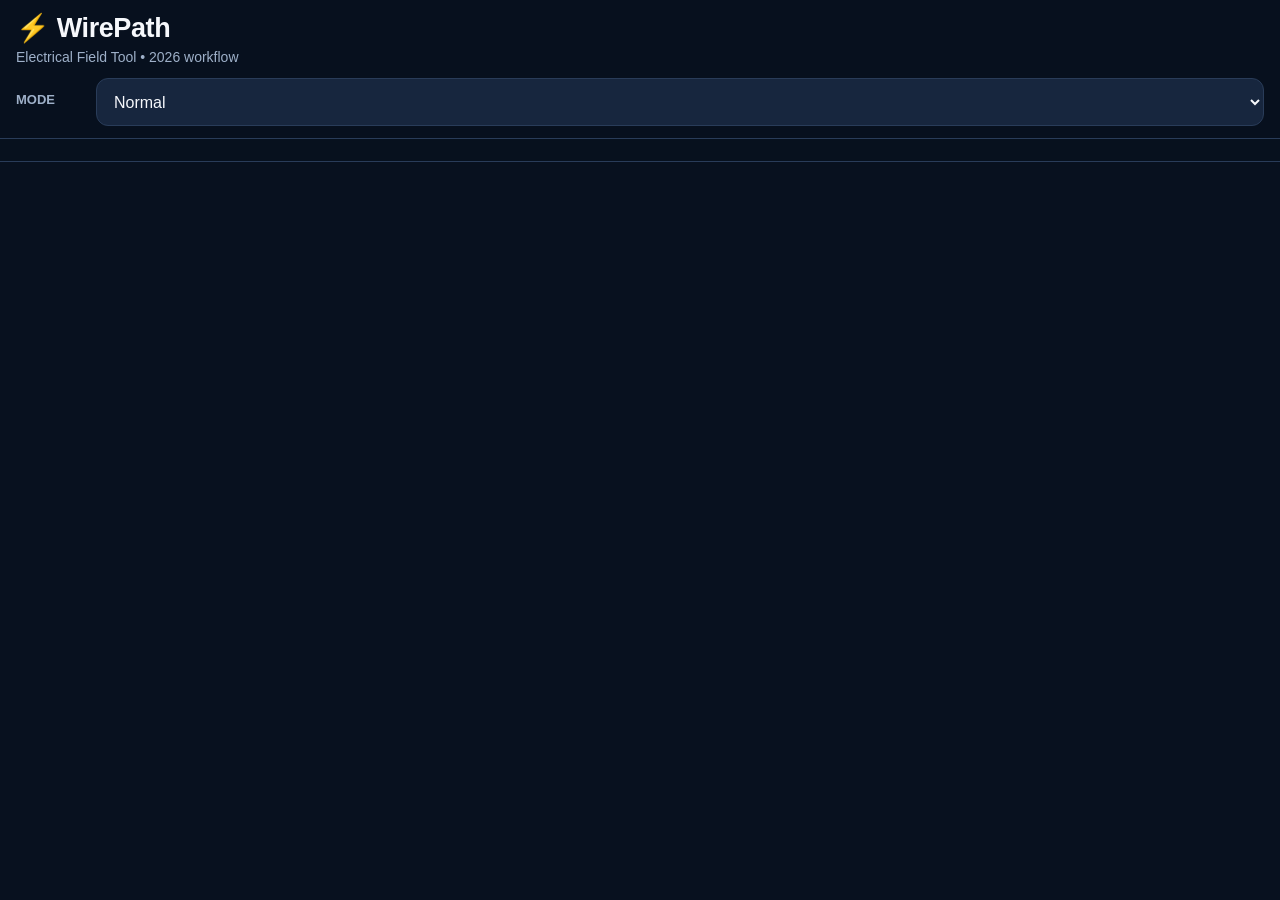
==== index.html @ d935f5e4 "Add files via upload" ====
<!doctype html>
<html lang="en">
<head>
<meta charset="utf-8">
<meta name="viewport" content="width=device-width,initial-scale=1,viewport-fit=cover">
<meta name="theme-color" content="#0b1220">
<meta name="apple-mobile-web-app-capable" content="yes">
<meta name="apple-mobile-web-app-status-bar-style" content="black-translucent">
<meta name="apple-mobile-web-app-title" content="WirePath">
<link rel="manifest" href="manifest.webmanifest">
<title>WirePath • Electrical Field Tool</title>
<style>
:root{--bg:#08111f;--card:#101d31;--card2:#17263e;--text:#f6f8fc;--muted:#9eb0c9;--accent:#4da3ff;--good:#39d98a;--bad:#ff6b6b;--warn:#ffd166;--line:#293c59;--shadow:0 8px 24px rgba(0,0,0,.18)}
*{box-sizing:border-box}
html{scroll-behavior:smooth}
body{margin:0;background:var(--bg);color:var(--text);font-family:-apple-system,BlinkMacSystemFont,"Segoe UI",sans-serif;padding-bottom:40px}
header{position:sticky;top:0;z-index:10;background:rgba(8,17,31,.96);backdrop-filter:blur(16px);padding:calc(12px + env(safe-area-inset-top)) 16px 12px;border-bottom:1px solid var(--line)}
h1{font-size:27px;margin:0 0 5px;letter-spacing:-.4px}.sub{color:var(--muted);font-size:14px}
.mode{display:grid;grid-template-columns:70px 1fr;gap:10px;align-items:center;margin-top:13px}.mode label{font-size:13px;color:var(--muted);font-weight:700}
nav{display:flex;gap:8px;overflow-x:auto;padding:11px 12px;position:sticky;top:112px;z-index:9;background:rgba(8,17,31,.96);border-bottom:1px solid var(--line);-webkit-overflow-scrolling:touch}
nav::-webkit-scrollbar{display:none}
nav button{white-space:nowrap;border:1px solid var(--line);background:var(--card);color:var(--text);padding:10px 14px;border-radius:22px;font-size:14px}
nav button.active{background:var(--accent);color:#00152c;border-color:var(--accent);font-weight:800}
main{padding:12px}
.card{background:var(--card);border:1px solid var(--line);border-radius:18px;padding:17px;margin-bottom:13px;box-shadow:var(--shadow)}
.titleRow{display:flex;justify-content:space-between;gap:10px;align-items:flex-start}
h2{font-size:22px;margin:0 0 5px;letter-spacing:-.2px}.desc{color:var(--muted);font-size:13px;line-height:1.4;margin:0 0 15px}
.badge{font-size:11px;color:var(--muted);border:1px solid var(--line);border-radius:999px;padding:6px 9px;white-space:nowrap}
.grid{display:grid;grid-template-columns:1fr 1fr;gap:12px}
.field{min-width:0}.field.full{grid-column:1/-1}
label{font-size:12px;color:var(--muted);display:block;margin:0 0 6px;font-weight:650}
.control{position:relative}
input,select{width:100%;min-height:48px;padding:12px 13px;border-radius:12px;border:1px solid var(--line);background:var(--card2);color:var(--text);font-size:16px;outline:none}
input:focus,select:focus{border-color:var(--accent);box-shadow:0 0 0 2px rgba(77,163,255,.14)}
input[type=number]{appearance:textfield}
.help{font-size:11px;color:var(--muted);margin-top:5px;line-height:1.3}
.actions{display:grid;grid-template-columns:1fr 110px;gap:9px;margin-top:13px}
button.primary,button.secondary{min-height:49px;border-radius:12px;font-size:16px;font-weight:800}
button.primary{border:0;background:var(--accent);color:#00152c}
button.secondary{border:1px solid var(--line);background:var(--card2);color:var(--text)}
.resultHeader{display:flex;justify-content:space-between;align-items:center;gap:10px}
.resultHeader h2{margin:0}
.result{display:flex;justify-content:space-between;gap:16px;padding:12px 0;border-bottom:1px solid var(--line);font-size:15px}
.result:last-child{border-bottom:0}.result .value{font-weight:850;text-align:right}
.pass{color:var(--good)}.fail{color:var(--bad)}.warn{color:var(--warn)}
.note{font-size:11.5px;color:var(--muted);line-height:1.5;margin:13px 0 0}
.learn{display:none}.learn.show{display:block}
.step{padding:12px 0;border-bottom:1px solid var(--line)}.step:last-child{border-bottom:0}
.step b{display:block;color:var(--text);margin-bottom:5px}.step p{margin:0;color:var(--muted);line-height:1.45;font-size:13px}
.ref{margin-top:12px;padding:10px 12px;background:rgba(77,163,255,.07);border:1px solid var(--line);border-radius:10px;font-size:11.5px;color:var(--muted);line-height:1.4}
.toast{position:fixed;left:14px;right:14px;bottom:18px;z-index:30;background:#17263e;border:1px solid var(--line);padding:12px 14px;border-radius:12px;box-shadow:var(--shadow);display:none;font-size:13px}
.toast.show{display:block}
@media(min-width:700px){main{max-width:860px;margin:auto}.grid{grid-template-columns:repeat(3,1fr)}}
@media(max-width:430px){.grid{grid-template-columns:1fr}.field.full{grid-column:auto}.actions{grid-template-columns:1fr 96px}}
</style>
</head>
<body>
<header>
  <h1>⚡ WirePath</h1>
  <div class="sub">Electrical Field Tool • 2026 workflow</div>
  <div class="mode">
    <label for="mode">MODE</label>
    <select id="mode"><option>Normal</option><option>Learn</option></select>
  </div>
</header>
<nav id="nav"></nav>
<main id="app"></main>
<div id="toast" class="toast"></div>

<script>
const AWG=["14 AWG","12 AWG","10 AWG","8 AWG","6 AWG","4 AWG","3 AWG","2 AWG","1 AWG","1/0 AWG","2/0 AWG","3/0 AWG","4/0 AWG"];
const SIZES=["1/2","3/4","1","1-1/4","1-1/2","2","2-1/2","3","3-1/2","4"];

const data={
 raceway:{title:"Raceway Fill",desc:"Check conductor fill in a selected raceway and trade size.",ref:"Planning workflow: verify the applicable raceway fill rule, conductor dimensions/insulation type, and adopted NEC/AHJ requirements.",calc:"raceway",
  fields:[
   ["type","Raceway","select",["EMT","RMC/IMC","PVC Sch 40","PVC Sch 80"],"Choose raceway type"],
   ["size","Trade size","select",SIZES,"Trade size in inches"],
   ["awg","Conductor","select",AWG,"Conductor size"],
   ["count","Conductors","number",3,"Count of conductors",1]
  ]},
 auto:{title:"Auto Raceway",desc:"Find the smallest listed raceway that meets the selected target fill.",ref:"Planning workflow: final raceway selection must use the actual raceway internal area and conductor dimensions required by the adopted NEC and manufacturer data.",calc:"auto",
  fields:[
   ["type","Raceway","select",["EMT","RMC/IMC","PVC Sch 40","PVC Sch 80"],"Choose raceway type"],
   ["awg","Conductor","select",AWG,"Conductor size"],
   ["count","Conductors","number",3,"Count of conductors",1],
   ["target","Target fill %","number",40,"Typical planning target; verify applicable rule",1]
  ]},
 amp:{title:"Ampacity",desc:"Estimate adjusted conductor ampacity from conductor, material, CCC, and ambient temperature.",ref:"Planning workflow: verify the applicable ampacity table, temperature limitations, adjustment/correction rules, conductor insulation rating, terminations, and OCPD rules before final sizing.",calc:"amp",
  fields:[
   ["awg","Conductor","select",AWG,"Conductor size"],
   ["mat","Material","select",["Copper","Aluminum"],"Conductor material"],
   ["ccc","Current-carrying conductors","number",3,"CCC in the raceway/cable",1],
   ["amb","Ambient °C","number",30,"Ambient temperature",0],
   ["ocpd","OCPD A","number",20,"Breaker/fuse rating",1]
  ]},
 vd:{title:"Voltage Drop",desc:"Calculate voltage drop using automatic conductor resistance values.",ref:"Planning values use stored resistance data at 75°C. Final AC voltage-drop design can require impedance/reactance, conductor temperature, installation method, and equipment data.",calc:"vd",
  fields:[
   ["phase","Phase","select",["Single","Three"],"Circuit phase"],
   ["mat","Material","select",["Copper","Aluminum"],"Conductor material"],
   ["awg","Conductor","select",AWG,"Conductor size"],
   ["v","Voltage","number",120,"System voltage",0],
   ["i","Load current A","number",20,"Load current",0],
   ["len","One-way length ft","number",100,"One-way circuit length",1]
  ]},
 egc:{title:"EGC",desc:"Select a planning equipment grounding conductor size from the circuit OCPD.",ref:"Planning reference: NEC 250.122. Verify adjustment rules and the complete grounding/bonding requirements for the installation.",calc:"egc",
  fields:[["ocpd","OCPD A","number",100,"Circuit overcurrent device",1]]},
 box:{title:"Box Fill",desc:"Estimate box-fill volume from conductor and device counts.",ref:"Planning reference: NEC 314.16. Actual box-fill calculations depend on conductor size, grounding conductors, internal clamps, fittings, devices/yokes, and conductor conditions.",calc:"box",
  fields:[
   ["awg","Conductor","select",["14 AWG","12 AWG","10 AWG","8 AWG","6 AWG","4 AWG"],"Largest conductor size in the box"],
   ["ins","Insulated conductors","number",4,"Insulated conductors",0],
   ["grd","Ground conductors","number",1,"Grounding conductors",0],
   ["clamp","Internal clamps","number",0,"Internal cable/raceway clamps",0],
   ["yoke","Device yokes","number",1,"Device yokes",0]
  ]},
 load:{title:"Load Calculator",desc:"Build a planning load from general, receptacle, continuous, motor, and other loads.",ref:"Planning workflow: verify the applicable 2026 NEC load-calculation provisions, demand factors, continuous-load treatment, dwelling/non-dwelling rules, and service/feeder requirements for the actual project.",calc:"load",
  fields:[
   ["v","Voltage","number",240,"System voltage",0],
   ["phase","Phase","select",["Single","Three"],"System phase"],
   ["general","General / lighting VA","number",3000,"Connected load",0],
   ["rec","Receptacle VA","number",1800,"Connected load",0],
   ["cont","Continuous VA","number",1000,"Continuous portion",0],
   ["motor","Motor VA","number",2400,"Planning motor load",0],
   ["other","Other VA","number",500,"Other connected load",0],
   ["demand","Demand factor","number",1,"Enter 1.00 for no demand reduction",0.01]
  ]},
 motor:{title:"Motor Planner",desc:"Select motor horsepower, phase, and voltage to calculate table FLC, minimum conductor ampacity, and inverse-time breaker size.",ref:"Motor branch-circuit planning uses NEC Article 430. Table 430.248 provides single-phase FLC and Table 430.250 provides three-phase FLC for the covered motor types. NEC 430.22 uses 125% of FLC for a continuous-duty single-motor branch-circuit conductor. Table 430.52 uses 250% of FLC for an inverse-time breaker for the common motor categories shown here. Verify motor type, nameplate, overloads, VFDs, exceptions, and the adopted 2026 NEC before final installation.",calc:"motor",
  fields:[
   ["phase","Phase","select",["Three","Single"],"Select single-phase or three-phase motor"],
   ["voltage","Motor voltage","select",["230","460","575","208","200","115"],"Use the rated motor voltage represented by the applicable NEC table column"],
   ["hp","Horsepower","select",motorHP,"Motor horsepower"],
   ["other","Other motors total FLC A","number",0,"Optional: total FLC of other motors for feeder planning",0]
  ]},
 service:{title:"Service / Feeder",desc:"Convert a planning VA load into current and show continuous-load and largest-motor planning values.",ref:"Planning workflow: service/feeder sizing requires the complete applicable load calculation, demand factors, continuous loads, motor rules, conductor/OCPD rules, and adopted NEC/AHJ requirements.",calc:"service",
  fields:[
   ["load","Base calculated load VA","number",24000,"Before added continuous-load treatment",0],
   ["v","Voltage","number",240,"System voltage",0],
   ["phase","Phase","select",["Single","Three"],"System phase"],
   ["cont","Continuous VA","number",4000,"Continuous load portion",0],
   ["motor","Largest motor FLC A","number",30,"Largest motor FLC",0]
  ]},
 takeoff:{title:"Field Takeoff",desc:"Estimate conductor and raceway footage plus common material counts.",ref:"Takeoff quantities are estimates. Confirm routing, actual run lengths, slack, terminations, waste, fittings, support spacing, and project drawings before ordering material.",calc:"takeoff",
  fields:[
   ["race","Raceway footage","number",100,"Base raceway footage",1],
   ["runs","Conductor runs","number",4,"Number of conductor runs",1],
   ["length","Average run length ft","number",100,"Average one-way conductor run",1],
   ["waste","Waste %","number",10,"Waste allowance",1],
   ["couplings","Couplings","number",8,"Fittings",1],
   ["supports","Supports","number",25,"Supports/hangers",1],
   ["boxes","Boxes","number",6,"Boxes",1]
  ]},
 cost:{title:"Project Cost",desc:"Estimate material supply cost from a takeoff using editable 2026 planning prices.",ref:"Supply-price estimate only. Prices vary by distributor, brand, quantity, region, copper market, account discounts, and project specifications. Use current supplier quotes for a bid.",calc:"cost",
  fields:[
   ["wire12","12 AWG Cu THHN footage","number",1000,"Linear feet of 12 AWG copper THHN",1],
   ["emt12","1/2 EMT sticks (10 ft)","number",10,"Number of 10-ft sticks",1],
   ["emt34","3/4 EMT sticks (10 ft)","number",0,"Number of 10-ft sticks",1],
   ["rec","20A duplex receptacles","number",10,"Standard commercial-grade receptacles",1],
   ["gfci","20A GFCI receptacles","number",2,"GFCI receptacles",1],
   ["switch","Single-pole switches","number",6,"Standard switches",1],
   ["breaker20","20A single-pole breakers","number",4,"Standard breakers",1],
   ["box","Electrical boxes","number",10,"Planning box count",1],
   ["coupling12","1/2 EMT couplings","number",10,"Planning fitting count",1],
   ["strap12","1/2 EMT straps","number",20,"Planning strap count",1],
   ["markup","Material markup %","number",0,"Optional markup applied to material cost",1],
   ["waste","Material waste %","number",10,"Waste allowance applied to quantity-based items",1]
  ]}
};

const area={"1/2":.122,"3/4":.213,"1":.346,"1-1/4":.598,"1-1/2":.814,"2":1.342,"2-1/2":1.874,"3":2.907,"3-1/2":3.788,"4":5.126};
const cond={"14 AWG":.0097,"12 AWG":.0133,"10 AWG":.0181,"8 AWG":.0282,"6 AWG":.0428,"4 AWG":.0588,"3 AWG":.071,"2 AWG":.0837,"1 AWG":.0983,"1/0 AWG":.1158,"2/0 AWG":.1333,"3/0 AWG":.1519,"4/0 AWG":.1715};
const cu={"14 AWG":20,"12 AWG":25,"10 AWG":35,"8 AWG":50,"6 AWG":65,"4 AWG":85,"3 AWG":100,"2 AWG":115,"1 AWG":130,"1/0 AWG":150,"2/0 AWG":175,"3/0 AWG":200,"4/0 AWG":230};
const al={"14 AWG":15,"12 AWG":20,"10 AWG":30,"8 AWG":40,"6 AWG":50,"4 AWG":65,"3 AWG":75,"2 AWG":90,"1 AWG":100,"1/0 AWG":120,"2/0 AWG":135,"3/0 AWG":155,"4/0 AWG":180};
const vdR={
 "Copper":{"14 AWG":3.07,"12 AWG":1.93,"10 AWG":1.21,"8 AWG":0.764,"6 AWG":0.491,"4 AWG":0.308,"3 AWG":0.245,"2 AWG":0.194,"1 AWG":0.154,"1/0 AWG":0.122,"2/0 AWG":0.0967,"3/0 AWG":0.0766,"4/0 AWG":0.0608},
 "Aluminum":{"14 AWG":4.93,"12 AWG":3.10,"10 AWG":1.95,"8 AWG":1.23,"6 AWG":0.808,"4 AWG":0.508,"3 AWG":0.403,"2 AWG":0.319,"1 AWG":0.253,"1/0 AWG":0.203,"2/0 AWG":0.160,"3/0 AWG":0.128,"4/0 AWG":0.102}
};
const egc=[[15,"14 AWG"],[20,"12 AWG"],[30,"10 AWG"],[60,"10 AWG"],[100,"8 AWG"],[200,"6 AWG"],[300,"4 AWG"],[400,"3 AWG"],[500,"2 AWG"],[600,"1 AWG"],[800,"1/0 AWG"],[1000,"2/0 AWG"],[1200,"3/0 AWG"],[1600,"4/0 AWG"]];

const motorHP=["1/6","1/4","1/3","1/2","3/4","1","1-1/2","2","3","5","7-1/2","10","15","20","25","30","40","50","60","75","100","125","150","200"];
const motorFLC1={
 "1/6": {"115":4.4,"200":2.5,"208":2.4,"230":2.2},
 "1/4": {"115":5.8,"200":3.3,"208":3.2,"230":2.9},
 "1/3": {"115":7.2,"200":4.1,"208":4.0,"230":3.6},
 "1/2": {"115":9.8,"200":5.6,"208":5.4,"230":4.9},
 "3/4":{"115":13.8,"200":7.9,"208":7.6,"230":6.9},
 "1":{"115":16,"200":9.2,"208":8.8,"230":8.0},
 "1-1/2":{"115":20,"200":11.5,"208":11.0,"230":10},
 "2":{"115":24,"200":13.8,"208":13.2,"230":12},
 "3":{"115":34,"200":19.6,"208":18.7,"230":17},
 "5":{"115":56,"200":32.2,"208":30.8,"230":28},
 "7-1/2":{"115":80,"200":46,"208":44,"230":40},
 "10":{"115":100,"200":57.5,"208":55,"230":50}
};
const motorFLC3={
 "1/2":{"200":2.5,"208":2.4,"230":2.2,"460":1.1,"575":0.9},
 "3/4":{"200":3.7,"208":3.5,"230":3.2,"460":1.6,"575":1.3},
 "1":{"200":4.8,"208":4.6,"230":4.2,"460":2.1,"575":1.7},
 "1-1/2":{"200":6.9,"208":6.6,"230":6.0,"460":3.0,"575":2.4},
 "2":{"200":7.8,"208":7.5,"230":6.8,"460":3.4,"575":2.7},
 "3":{"200":11.0,"208":10.6,"230":9.6,"460":4.8,"575":3.9},
 "5":{"200":17.5,"208":16.7,"230":15.2,"460":7.6,"575":6.1},
 "7-1/2":{"200":25.3,"208":24.2,"230":22,"460":11,"575":9},
 "10":{"200":32.2,"208":30.8,"230":28,"460":14,"575":11},
 "15":{"200":48.3,"208":46.2,"230":42,"460":21,"575":17},
 "20":{"200":62.1,"208":59.4,"230":54,"460":27,"575":22},
 "25":{"200":78.2,"208":74.8,"230":68,"460":34,"575":27},
 "30":{"200":92,"208":88,"230":80,"460":40,"575":32},
 "40":{"200":120,"208":114,"230":104,"460":52,"575":41},
 "50":{"200":150,"208":143,"230":130,"460":65,"575":52},
 "60":{"200":177,"208":169,"230":154,"460":77,"575":62},
 "75":{"200":221,"208":211,"230":192,"460":96,"575":77},
 "100":{"200":285,"208":273,"230":248,"460":124,"575":99},
 "125":{"200":359,"208":343,"230":312,"460":156,"575":125},
 "150":{"200":414,"208":396,"230":360,"460":180,"575":144},
 "200":{"200":552,"208":528,"230":480,"460":240,"575":192}
};
const standardBreakers=[15,20,25,30,35,40,45,50,60,70,80,90,100,110,125,150,175,200,225,250,300,350,400,450,500,600,700,800];


// Editable 2026 planning supply prices. These are deliberately separate from live retail pricing.
const PRICE={
 wire12:.29,      // $/ft, planning average for 12 AWG Cu THHN
 emt12:8.00,      // $/10-ft stick
 emt34:11.50,     // $/10-ft stick
 rec:4.50,
 gfci:24.00,
 switch:3.50,
 breaker20:13.00,
 box:2.75,
 coupling12:1.15,
 strap12:.35
};

let current="raceway";
const state={};

function fmt(x,d=2){
 if(typeof x==="string") return x;
 if(!Number.isFinite(x)) return "—";
 if(Math.abs(x)>=1000) return x.toLocaleString(undefined,{maximumFractionDigits:0});
 return x.toFixed(d);
}
function esc(v){return String(v).replace(/[&<>"']/g,m=>({"&":"&amp;","<":"&lt;",">":"&gt;",'"':"&quot;","'":"&#39;"}[m]));}
function key(){return "wirepath-"+current;}
function defaults(){
 const d=data[current];
 const o={};
 d.fields.forEach(f=>o[f[0]]=f[2]==="number"?f[3]:f[3][0]);
 return o;
}
function saveState(){
 const o={};
 data[current].fields.forEach(f=>{
   const e=document.getElementById(f[0]);
   if(e)o[f[0]]=f[2]==="number"?Number(e.value):e.value;
 });
 try{localStorage.setItem(key(),JSON.stringify(o));}catch(e){}
}
function loadState(){
 try{
   const x=JSON.parse(localStorage.getItem(key())||"null");
   return x&&typeof x==="object"?x:defaults();
 }catch(e){return defaults();}
}
function get(){
 const o={};
 data[current].fields.forEach(f=>{
   const e=document.getElementById(f[0]);
   o[f[0]]=f[2]==="number"?Number(e.value):e.value;
 });
 return o;
}
function areaFactor(type){
 return type==="EMT"?1:type==="RMC/IMC"?.97:type==="PVC Sch 40"?.92:.88;
}
function results(o){
 const rows=[];
 if(data[current].calc==="raceway"){
   const a=area[o.size]*areaFactor(o.type), c=cond[o.awg]*o.count, p=c/a*100, limit=o.count===1?53:40;
   rows.push(["Raceway internal area",fmt(a,3)+" in²"]);
   rows.push(["Approx. conductor area",fmt(c,3)+" in²"]);
   rows.push(["Calculated fill",fmt(p)+"%"]);
   rows.push(["Planning status",p<=limit?"PASS":"OVERFILL",p<=limit?"pass":"fail"]);
   rows.push(["Applied planning limit",limit+"%"]);
 }
 if(data[current].calc==="auto"){
   const need=cond[o.awg]*o.count, target=Math.max(1,Math.min(100,o.target));
   let found="No listed size";
   for(const k of SIZES){
     const a=area[k]*areaFactor(o.type);
     if(need<=a*(target/100)){found=k;break;}
   }
   rows.push(["Required conductor area",fmt(need,3)+" in²"]);
   rows.push(["Target fill",fmt(target)+"%"]);
   rows.push(["Smallest listed size",found]);
 }
 if(data[current].calc==="amp"){
   const base=(o.mat==="Copper"?cu:al)[o.awg];
   const adj=o.ccc<=3?1:o.ccc<=6?.8:o.ccc<=9?.7:o.ccc<=20?.5:o.ccc<=30?.45:.35;
   const amb=o.amb<=30?1:o.amb<=40?.91:o.amb<=45?.87:o.amb<=50?.82:o.amb<=55?.76:.71;
   const final=base*adj*amb;
   rows.push(["Base ampacity",fmt(base)+" A"]);
   rows.push(["CCC adjustment factor",fmt(adj,2)]);
   rows.push(["Ambient correction factor",fmt(amb,2)]);
   rows.push(["Adjusted ampacity",fmt(final)+" A"]);
   rows.push(["OCPD comparison",o.ocpd<=final?"PASS":"CHECK",o.ocpd<=final?"pass":"fail"]);
 }
 if(data[current].calc==="vd"){
   const r=vdR[o.mat][o.awg];
   const k=o.phase==="Single"?2:Math.sqrt(3);
   const drop=k*o.len*o.i*r/1000, pct=o.v?drop/o.v*100:NaN;
   rows.push(["Conductor",o.mat+" "+o.awg]);
   rows.push(["Stored resistance @ 75°C",fmt(r,4)+" Ω/1000 ft"]);
   rows.push(["Voltage drop",fmt(drop,2)+" V"]);
   rows.push(["Drop percentage",fmt(pct,2)+"%"]);
   rows.push(["Load voltage",fmt(o.v-drop,2)+" V"]);
   rows.push(["3% design check",pct<=3?"PASS":"OVER 3%",pct<=3?"pass":"fail"]);
   rows.push(["5% total-circuit guideline",pct<=5?"PASS":"OVER 5%",pct<=5?"pass":"fail"]);
 }
 if(data[current].calc==="egc"){
   let found="";
   for(const x of egc){if(o.ocpd<=x[0]){found=x[1];break;}}
   rows.push(["Planning EGC",found||"Above listed range"]);
   rows.push(["Reference","NEC 250.122"]);
 }
 if(data[current].calc==="box"){
   const allowance={"14 AWG":2,"12 AWG":2.25,"10 AWG":2.5,"8 AWG":3,"6 AWG":5,"4 AWG":5}. [o.awg] || 2.25;
   const grounded=o.grd>0?Math.max(1,Math.ceil(o.grd)):0;
   const groundAllowance=allowance;
   const clampAllowance=o.clamp>0?allowance:0;
   const yokeAllowance=o.yoke*2*allowance;
   const req=(o.ins*allowance)+(grounded*groundAllowance)+clampAllowance+yokeAllowance;
   rows.push(["Allowance per volume unit",fmt(allowance,2)+" in³"]);
   rows.push(["Insulated conductor allowance",fmt(o.ins*allowance,2)+" in³"]);
   rows.push(["Grounding allowance",fmt(grounded*groundAllowance,2)+" in³"]);
   rows.push(["Clamp allowance",fmt(clampAllowance,2)+" in³"]);
   rows.push(["Device yoke allowance",fmt(yokeAllowance,2)+" in³"]);
   rows.push(["Approx. required box volume",fmt(req,2)+" in³"]);
 }
 if(data[current].calc==="load"){
   const non=o.general+o.rec+o.motor+o.other, cont=o.cont*1.25, total=(non+cont)*o.demand;
   const i=o.phase==="Single"?total/o.v:total/(o.v*Math.sqrt(3));
   rows.push(["Noncontinuous connected VA",fmt(non,0)+" VA"]);
   rows.push(["Continuous load ×125%",fmt(cont,0)+" VA"]);
   rows.push(["Planning calculated VA",fmt(total,0)+" VA"]);
   rows.push(["Planning current",fmt(i,2)+" A"]);
   rows.push(["Demand factor",fmt(o.demand,2)]);
 }
 if(data[current].calc==="motor"){
   const table=o.phase==="Single"?motorFLC1:motorFLC3;
   const flc=table[o.hp] ? table[o.hp][o.voltage] : undefined;
   if(!Number.isFinite(flc)){
     rows.push(["Motor FLC","No value in the selected NEC table for this HP/voltage combination","warn"]);
     rows.push(["Check","Single-phase uses Table 430.248; three-phase uses Table 430.250","warn"]);
   }else{
     const conductor=flc*1.25;
     const breakerCalc=flc*2.50;
     const breaker=standardBreakers.find(x=>x>=breakerCalc) || null;
     const feederMotor=conductor+Math.max(0,o.other);
     rows.push(["NEC table FLC",fmt(flc,2)+" A"]);
     rows.push(["Minimum conductor ampacity (125%)",fmt(conductor,2)+" A","pass"]);
     rows.push(["Inverse-time breaker calculation (250%)",fmt(breakerCalc,2)+" A"]);
     rows.push(["Standard inverse-time breaker",breaker?breaker+" A":"Above listed standard sizes","pass"]);
     rows.push(["Other motors total FLC",fmt(Math.max(0,o.other),2)+" A"]);
     rows.push(["Planning feeder motor ampacity",fmt(feederMotor,2)+" A"]);
     rows.push(["Important","Breaker result is branch-circuit short-circuit/ground-fault protection, not motor overload protection. Use the motor nameplate for overload settings as applicable.","warn"]);
   }
 }
 if(data[current].calc==="service"){
   const cont=o.cont*1.25,total=o.load+cont,i=o.phase==="Single"?total/o.v:total/(o.v*Math.sqrt(3));
   rows.push(["Continuous load ×125%",fmt(cont,0)+" VA"]);
   rows.push(["Planning VA after continuous treatment",fmt(total,0)+" VA"]);
   rows.push(["Planning load current",fmt(i,2)+" A"]);
   rows.push(["Largest motor ×125%",fmt(o.motor*1.25,2)+" A"]);
 }
 if(data[current].calc==="takeoff"){
   const mult=1+Math.max(0,o.waste)/100;
   rows.push(["Conductor footage",fmt(o.runs*o.length*mult,0)+" ft"]);
   rows.push(["Raceway footage",fmt(o.race*mult,0)+" ft"]);
   rows.push(["Waste allowance",fmt(o.waste,1)+"%"]);
   rows.push(["Couplings",fmt(o.couplings,0)]);
   rows.push(["Supports",fmt(o.supports,0)]);
   rows.push(["Boxes",fmt(o.boxes,0)]);
 }
 if(data[current].calc==="cost"){
   const mult=1+Math.max(0,o.waste)/100;
   const items=[
    ["12 AWG Cu THHN",o.wire12*mult,PRICE.wire12,"ft"],
    ["1/2 EMT",o.emt12*mult,PRICE.emt12,"10-ft stick"],
    ["3/4 EMT",o.emt34*mult,PRICE.emt34,"10-ft stick"],
    ["20A duplex receptacle",o.rec*mult,PRICE.rec,"ea"],
    ["20A GFCI receptacle",o.gfci*mult,PRICE.gfci,"ea"],
    ["Single-pole switch",o.switch*mult,PRICE.switch,"ea"],
    ["20A single-pole breaker",o.breaker20*mult,PRICE.breaker20,"ea"],
    ["Electrical box",o.box*mult,PRICE.box,"ea"],
    ["1/2 EMT coupling",o.coupling12*mult,PRICE.coupling12,"ea"],
    ["1/2 EMT strap",o.strap12*mult,PRICE.strap12,"ea"]
   ];
   let subtotal=0;
   items.forEach(x=>{const ext=x[1]*x[2];subtotal+=ext;rows.push([x[0]+" • "+fmt(x[1],x[3]==="ft"?0:1)+" "+x[3],"$"+fmt(ext,2)]);});
   const markup=subtotal*Math.max(0,o.markup)/100, total=subtotal+markup;
   rows.push(["Material subtotal","$"+fmt(subtotal,2)]);
   rows.push(["Material markup",o.markup>0?fmt(o.markup,1)+"% • $"+fmt(markup,2):"None"]);
   rows.push(["Estimated supply cost","$"+fmt(total,2),"pass"]);
   rows.push(["Price basis","Editable 2026 planning price set"]);
 }
 return rows;
}
function steps(){
 const m=data[current].calc;
 const map={
 raceway:[
  ["1 • Determine raceway area","Use the selected raceway type and trade size to obtain a planning internal area."],
  ["2 • Determine conductor area","Multiply the stored approximate conductor area by the number of conductors."],
  ["3 • Calculate fill","Fill % = total conductor area ÷ raceway area × 100."],
  ["4 • Verify the rule","Confirm the applicable NEC fill limit and the actual conductor insulation/dimensions for the installation."]
 ],
 auto:[
  ["1 • Total conductor area","Conductor area × number of conductors."],
  ["2 • Allowable area","Raceway area × the selected target fill percentage."],
  ["3 • Size the raceway","WirePath selects the first listed trade size that has enough planning capacity."],
  ["4 • Verify","Confirm actual raceway internal area and conductor dimensions before final installation."]
 ],
 amp:[
  ["1 • Start with ampacity","Use the selected material and conductor size as the planning base value."],
  ["2 • CCC adjustment","Apply the planning adjustment factor based on current-carrying conductors."],
  ["3 • Ambient correction","Apply the planning ambient-temperature correction."],
  ["4 • Final checks","Verify insulation rating, termination temperature limits, OCPD rules, and all applicable exceptions."]
 ],
 vd:[
  ["1 • Select conductor","Material and AWG automatically select the stored resistance value."],
  ["2 • Use circuit length","Enter one-way length. Single-phase circuits use the outgoing and return path."],
  ["3 • Calculate voltage drop","Single phase: Vd = 2 × L × I × R ÷ 1000. Three phase: Vd = √3 × L × I × R ÷ 1000."],
  ["4 • Calculate percentage","Drop % = voltage drop ÷ system voltage × 100."],
  ["5 • Interpret","A design guideline comparison is not by itself a determination that an installation violates the NEC."]
 ],
 egc:[
  ["1 • Identify OCPD","Enter the circuit overcurrent device rating."],
  ["2 • Select planning size","WirePath finds the first listed EGC size associated with that OCPD range."],
  ["3 • Verify adjustments","If ungrounded conductors are increased in size, verify any applicable EGC adjustment and the complete grounding/bonding requirements."]
 ],
 box:[
  ["1 • Identify conductor size","The conductor size determines the planning volume allowance."],
  ["2 • Count conductors","Enter insulated and grounding conductors present in the box."],
  ["3 • Add devices and clamps","Account for internal clamps and device yokes according to the applicable box-fill rules."],
  ["4 • Verify","Use the actual box volume and complete NEC 314.16 calculation for final work."]
 ],
 load:[
  ["1 • Add connected loads","General/lighting, receptacle, motor, and other VA are combined."],
  ["2 • Treat continuous load","This planning calculator applies 125% to the entered continuous VA."],
  ["3 • Apply demand","The entered demand factor is applied to the planning total."],
  ["4 • Convert to current","Single phase: I = VA ÷ V. Three phase: I = VA ÷ (√3 × V)."],
  ["5 • Verify","Apply the correct 2026 NEC load-calculation provisions and project-specific demand factors."]
 ],
 motor:[
  ["1 • Select the motor","Choose single-phase or three-phase, rated voltage, and horsepower."],
  ["2 • Get table FLC","WirePath looks up the motor full-load current from Table 430.248 for single-phase or Table 430.250 for three-phase."],
  ["3 • Minimum conductor ampacity","For a continuous-duty single motor, calculate 125% × FLC under 430.22."],
  ["4 • Branch-circuit breaker","For the common inverse-time breaker category, calculate 250% × FLC under Table 430.52 and move to the applicable standard size when permitted."],
  ["5 • Don't confuse protection types","The breaker protects against short circuit/ground fault; motor overload protection is a separate calculation based on the motor nameplate and applicable 430.32 rules."],
  ["6 • Verify the complete motor circuit","Check conductor temperature/ampacity, adjustment and correction factors, disconnect, overloads, starter/controller, grounding, voltage, motor type, VFD rules, and any applicable exceptions."]
 ],
 service:[
  ["1 • Start with base load","Enter the calculated load VA before the continuous-load treatment shown here."],
  ["2 • Apply 125%","WirePath applies 125% to the entered continuous VA."],
  ["3 • Convert VA to current","Single phase uses VA ÷ V; three phase uses VA ÷ (√3 × V)."],
  ["4 • Verify","Complete the applicable service/feeder load calculation and conductor/OCPD sizing before installation."]
 ],
 takeoff:[
  ["1 • Raceway quantity","Enter base raceway footage."],
  ["2 • Conductor quantity","Runs × average run length."],
  ["3 • Add waste","WirePath applies the selected waste percentage to conductor and raceway footage."],
  ["4 • Track material","Couplings, supports, and boxes remain separate count quantities."]
 ],
 cost:[
  ["1 • Build the takeoff","Enter quantities for wire, conduit, devices, breakers, boxes, and fittings."],
  ["2 • Apply waste","WirePath increases quantity-based items by the selected material-waste percentage."],
  ["3 • Extend each line","Quantity × stored planning unit price = line-item material cost."],
  ["4 • Add markup","An optional material markup can be applied to the material subtotal."],
  ["5 • Verify supplier pricing","The price database is a planning baseline, not a live quote. Replace the unit prices with your distributor's current quote before bidding."]
 ]};
 return map[m]||[];
}

function render(){
 const d=data[current], saved=loadState();
 document.getElementById("nav").innerHTML="";
 Object.entries(data).forEach(([k,v])=>{
   const b=document.createElement("button");
   b.textContent=v.title;
   b.className=k===current?"active":"";
   b.onclick=()=>{current=k;render();window.scrollTo({top:0,behavior:"smooth"});};
   document.getElementById("nav").appendChild(b);
 });
 const fields=d.fields.map((f,i)=>{
   const value=saved[f[0]]!==undefined?saved[f[0]]:f[3];
   const control=f[2]==="select"
     ?`<select id="${f[0]}">${f[3].map(v=>`<option ${String(v)===String(value)?"selected":""}>${esc(v)}</option>`).join("")}</select>`
     :`<input id="${f[0]}" type="number" inputmode="decimal" step="${f[5]||"any"}" min="0" value="${Number.isFinite(Number(value))?value:""}">`;
   return `<div class="field ${d.fields.length%2===1&&i===d.fields.length-1?"full":""}">
     <label for="${f[0]}">${esc(f[1])}</label>
     <div class="control">${control}</div>
     <div class="help">${esc(f[4]||"")}</div>
   </div>`;
 }).join("");
 document.getElementById("app").innerHTML=`
  <section class="card">
   <div class="titleRow"><div><h2>${esc(d.title)}</h2><p class="desc">${esc(d.desc)}</p></div><span class="badge">2026</span></div>
   <div class="grid">${fields}</div>
   <div class="actions"><button class="primary" id="calcBtn">Calculate</button><button class="secondary" id="resetBtn">Reset</button></div>
  </section>
  <section class="card">
   <div class="resultHeader"><h2>Results</h2><span class="badge">Planning</span></div>
   <div id="rows"></div>
   <div class="ref">${esc(d.ref)}</div>
  </section>
  <section id="learn" class="card learn">
   <h2>📘 Learn Mode</h2>
   <div id="steps"></div>
   <p class="note">WirePath is a field-planning and learning tool. Verify final calculations against the adopted 2026 NEC, local amendments/AHJ requirements, project specifications, and manufacturer instructions.</p>
  </section>`;
 document.getElementById("calcBtn").onclick=()=>calculate(true);
 document.getElementById("resetBtn").onclick=reset;
 d.fields.forEach(f=>{const e=document.getElementById(f[0]);e.addEventListener("input",()=>{saveState();calculate(false)});e.addEventListener("change",()=>{saveState();calculate(false)});});
 calculate(false);applyMode();
}
function calculate(showToast){
 const rows=results(get());
 document.getElementById("rows").innerHTML=rows.map(r=>`<div class="result"><span>${esc(r[0])}</span><span class="value ${r[2]||""}">${esc(r[1])}</span></div>`).join("");
 document.getElementById("steps").innerHTML=steps().map(s=>`<div class="step"><b>${esc(s[0])}</b><p>${esc(s[1])}</p></div>`).join("");
 saveState();
 if(showToast)toast("Calculation updated");
}
function reset(){
 try{localStorage.removeItem(key());}catch(e){}
 render();
 toast("Reset to default values");
}
function applyMode(){
 const learn=document.getElementById("learn");
 if(learn)learn.classList.toggle("show",document.getElementById("mode").value==="Learn");
}
function toast(msg){
 const t=document.getElementById("toast");t.textContent=msg;t.classList.add("show");
 clearTimeout(window._toast);window._toast=setTimeout(()=>t.classList.remove("show"),1200);
}
document.getElementById("mode").onchange=applyMode;
render();
if("serviceWorker" in navigator)navigator.serviceWorker.register("sw.js").catch(()=>{});
</script>
</body>
</html>
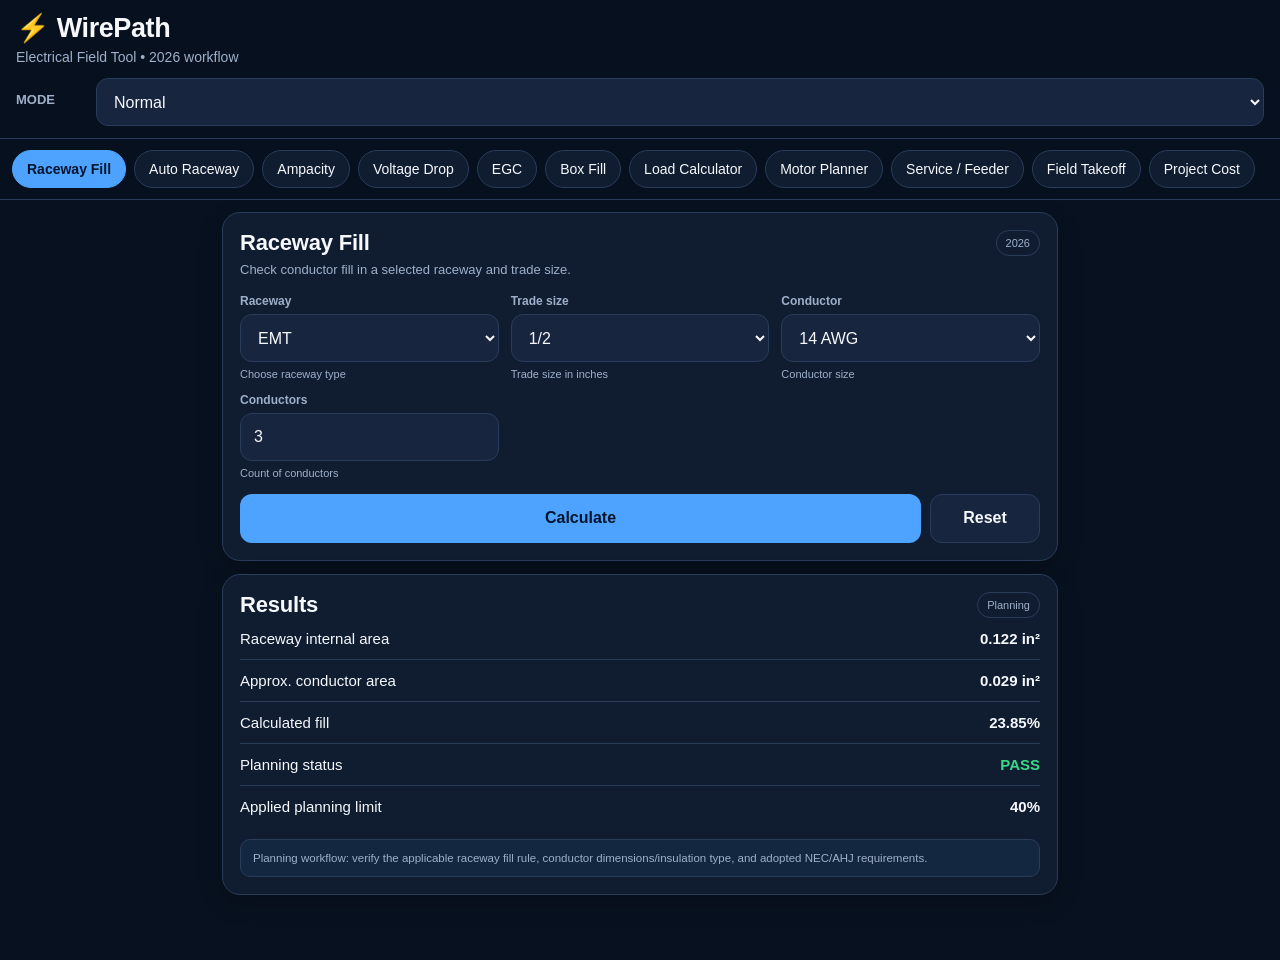
==== commit 0ba50c67: "Add files via upload" ====
--- a/index.html
+++ b/index.html
@@ -71,111 +71,6 @@
 const AWG=["14 AWG","12 AWG","10 AWG","8 AWG","6 AWG","4 AWG","3 AWG","2 AWG","1 AWG","1/0 AWG","2/0 AWG","3/0 AWG","4/0 AWG"];
 const SIZES=["1/2","3/4","1","1-1/4","1-1/2","2","2-1/2","3","3-1/2","4"];
 
-const data={
- raceway:{title:"Raceway Fill",desc:"Check conductor fill in a selected raceway and trade size.",ref:"Planning workflow: verify the applicable raceway fill rule, conductor dimensions/insulation type, and adopted NEC/AHJ requirements.",calc:"raceway",
-  fields:[
-   ["type","Raceway","select",["EMT","RMC/IMC","PVC Sch 40","PVC Sch 80"],"Choose raceway type"],
-   ["size","Trade size","select",SIZES,"Trade size in inches"],
-   ["awg","Conductor","select",AWG,"Conductor size"],
-   ["count","Conductors","number",3,"Count of conductors",1]
-  ]},
- auto:{title:"Auto Raceway",desc:"Find the smallest listed raceway that meets the selected target fill.",ref:"Planning workflow: final raceway selection must use the actual raceway internal area and conductor dimensions required by the adopted NEC and manufacturer data.",calc:"auto",
-  fields:[
-   ["type","Raceway","select",["EMT","RMC/IMC","PVC Sch 40","PVC Sch 80"],"Choose raceway type"],
-   ["awg","Conductor","select",AWG,"Conductor size"],
-   ["count","Conductors","number",3,"Count of conductors",1],
-   ["target","Target fill %","number",40,"Typical planning target; verify applicable rule",1]
-  ]},
- amp:{title:"Ampacity",desc:"Estimate adjusted conductor ampacity from conductor, material, CCC, and ambient temperature.",ref:"Planning workflow: verify the applicable ampacity table, temperature limitations, adjustment/correction rules, conductor insulation rating, terminations, and OCPD rules before final sizing.",calc:"amp",
-  fields:[
-   ["awg","Conductor","select",AWG,"Conductor size"],
-   ["mat","Material","select",["Copper","Aluminum"],"Conductor material"],
-   ["ccc","Current-carrying conductors","number",3,"CCC in the raceway/cable",1],
-   ["amb","Ambient °C","number",30,"Ambient temperature",0],
-   ["ocpd","OCPD A","number",20,"Breaker/fuse rating",1]
-  ]},
- vd:{title:"Voltage Drop",desc:"Calculate voltage drop using automatic conductor resistance values.",ref:"Planning values use stored resistance data at 75°C. Final AC voltage-drop design can require impedance/reactance, conductor temperature, installation method, and equipment data.",calc:"vd",
-  fields:[
-   ["phase","Phase","select",["Single","Three"],"Circuit phase"],
-   ["mat","Material","select",["Copper","Aluminum"],"Conductor material"],
-   ["awg","Conductor","select",AWG,"Conductor size"],
-   ["v","Voltage","number",120,"System voltage",0],
-   ["i","Load current A","number",20,"Load current",0],
-   ["len","One-way length ft","number",100,"One-way circuit length",1]
-  ]},
- egc:{title:"EGC",desc:"Select a planning equipment grounding conductor size from the circuit OCPD.",ref:"Planning reference: NEC 250.122. Verify adjustment rules and the complete grounding/bonding requirements for the installation.",calc:"egc",
-  fields:[["ocpd","OCPD A","number",100,"Circuit overcurrent device",1]]},
- box:{title:"Box Fill",desc:"Estimate box-fill volume from conductor and device counts.",ref:"Planning reference: NEC 314.16. Actual box-fill calculations depend on conductor size, grounding conductors, internal clamps, fittings, devices/yokes, and conductor conditions.",calc:"box",
-  fields:[
-   ["awg","Conductor","select",["14 AWG","12 AWG","10 AWG","8 AWG","6 AWG","4 AWG"],"Largest conductor size in the box"],
-   ["ins","Insulated conductors","number",4,"Insulated conductors",0],
-   ["grd","Ground conductors","number",1,"Grounding conductors",0],
-   ["clamp","Internal clamps","number",0,"Internal cable/raceway clamps",0],
-   ["yoke","Device yokes","number",1,"Device yokes",0]
-  ]},
- load:{title:"Load Calculator",desc:"Build a planning load from general, receptacle, continuous, motor, and other loads.",ref:"Planning workflow: verify the applicable 2026 NEC load-calculation provisions, demand factors, continuous-load treatment, dwelling/non-dwelling rules, and service/feeder requirements for the actual project.",calc:"load",
-  fields:[
-   ["v","Voltage","number",240,"System voltage",0],
-   ["phase","Phase","select",["Single","Three"],"System phase"],
-   ["general","General / lighting VA","number",3000,"Connected load",0],
-   ["rec","Receptacle VA","number",1800,"Connected load",0],
-   ["cont","Continuous VA","number",1000,"Continuous portion",0],
-   ["motor","Motor VA","number",2400,"Planning motor load",0],
-   ["other","Other VA","number",500,"Other connected load",0],
-   ["demand","Demand factor","number",1,"Enter 1.00 for no demand reduction",0.01]
-  ]},
- motor:{title:"Motor Planner",desc:"Select motor horsepower, phase, and voltage to calculate table FLC, minimum conductor ampacity, and inverse-time breaker size.",ref:"Motor branch-circuit planning uses NEC Article 430. Table 430.248 provides single-phase FLC and Table 430.250 provides three-phase FLC for the covered motor types. NEC 430.22 uses 125% of FLC for a continuous-duty single-motor branch-circuit conductor. Table 430.52 uses 250% of FLC for an inverse-time breaker for the common motor categories shown here. Verify motor type, nameplate, overloads, VFDs, exceptions, and the adopted 2026 NEC before final installation.",calc:"motor",
-  fields:[
-   ["phase","Phase","select",["Three","Single"],"Select single-phase or three-phase motor"],
-   ["voltage","Motor voltage","select",["230","460","575","208","200","115"],"Use the rated motor voltage represented by the applicable NEC table column"],
-   ["hp","Horsepower","select",motorHP,"Motor horsepower"],
-   ["other","Other motors total FLC A","number",0,"Optional: total FLC of other motors for feeder planning",0]
-  ]},
- service:{title:"Service / Feeder",desc:"Convert a planning VA load into current and show continuous-load and largest-motor planning values.",ref:"Planning workflow: service/feeder sizing requires the complete applicable load calculation, demand factors, continuous loads, motor rules, conductor/OCPD rules, and adopted NEC/AHJ requirements.",calc:"service",
-  fields:[
-   ["load","Base calculated load VA","number",24000,"Before added continuous-load treatment",0],
-   ["v","Voltage","number",240,"System voltage",0],
-   ["phase","Phase","select",["Single","Three"],"System phase"],
-   ["cont","Continuous VA","number",4000,"Continuous load portion",0],
-   ["motor","Largest motor FLC A","number",30,"Largest motor FLC",0]
-  ]},
- takeoff:{title:"Field Takeoff",desc:"Estimate conductor and raceway footage plus common material counts.",ref:"Takeoff quantities are estimates. Confirm routing, actual run lengths, slack, terminations, waste, fittings, support spacing, and project drawings before ordering material.",calc:"takeoff",
-  fields:[
-   ["race","Raceway footage","number",100,"Base raceway footage",1],
-   ["runs","Conductor runs","number",4,"Number of conductor runs",1],
-   ["length","Average run length ft","number",100,"Average one-way conductor run",1],
-   ["waste","Waste %","number",10,"Waste allowance",1],
-   ["couplings","Couplings","number",8,"Fittings",1],
-   ["supports","Supports","number",25,"Supports/hangers",1],
-   ["boxes","Boxes","number",6,"Boxes",1]
-  ]},
- cost:{title:"Project Cost",desc:"Estimate material supply cost from a takeoff using editable 2026 planning prices.",ref:"Supply-price estimate only. Prices vary by distributor, brand, quantity, region, copper market, account discounts, and project specifications. Use current supplier quotes for a bid.",calc:"cost",
-  fields:[
-   ["wire12","12 AWG Cu THHN footage","number",1000,"Linear feet of 12 AWG copper THHN",1],
-   ["emt12","1/2 EMT sticks (10 ft)","number",10,"Number of 10-ft sticks",1],
-   ["emt34","3/4 EMT sticks (10 ft)","number",0,"Number of 10-ft sticks",1],
-   ["rec","20A duplex receptacles","number",10,"Standard commercial-grade receptacles",1],
-   ["gfci","20A GFCI receptacles","number",2,"GFCI receptacles",1],
-   ["switch","Single-pole switches","number",6,"Standard switches",1],
-   ["breaker20","20A single-pole breakers","number",4,"Standard breakers",1],
-   ["box","Electrical boxes","number",10,"Planning box count",1],
-   ["coupling12","1/2 EMT couplings","number",10,"Planning fitting count",1],
-   ["strap12","1/2 EMT straps","number",20,"Planning strap count",1],
-   ["markup","Material markup %","number",0,"Optional markup applied to material cost",1],
-   ["waste","Material waste %","number",10,"Waste allowance applied to quantity-based items",1]
-  ]}
-};
-
-const area={"1/2":.122,"3/4":.213,"1":.346,"1-1/4":.598,"1-1/2":.814,"2":1.342,"2-1/2":1.874,"3":2.907,"3-1/2":3.788,"4":5.126};
-const cond={"14 AWG":.0097,"12 AWG":.0133,"10 AWG":.0181,"8 AWG":.0282,"6 AWG":.0428,"4 AWG":.0588,"3 AWG":.071,"2 AWG":.0837,"1 AWG":.0983,"1/0 AWG":.1158,"2/0 AWG":.1333,"3/0 AWG":.1519,"4/0 AWG":.1715};
-const cu={"14 AWG":20,"12 AWG":25,"10 AWG":35,"8 AWG":50,"6 AWG":65,"4 AWG":85,"3 AWG":100,"2 AWG":115,"1 AWG":130,"1/0 AWG":150,"2/0 AWG":175,"3/0 AWG":200,"4/0 AWG":230};
-const al={"14 AWG":15,"12 AWG":20,"10 AWG":30,"8 AWG":40,"6 AWG":50,"4 AWG":65,"3 AWG":75,"2 AWG":90,"1 AWG":100,"1/0 AWG":120,"2/0 AWG":135,"3/0 AWG":155,"4/0 AWG":180};
-const vdR={
- "Copper":{"14 AWG":3.07,"12 AWG":1.93,"10 AWG":1.21,"8 AWG":0.764,"6 AWG":0.491,"4 AWG":0.308,"3 AWG":0.245,"2 AWG":0.194,"1 AWG":0.154,"1/0 AWG":0.122,"2/0 AWG":0.0967,"3/0 AWG":0.0766,"4/0 AWG":0.0608},
- "Aluminum":{"14 AWG":4.93,"12 AWG":3.10,"10 AWG":1.95,"8 AWG":1.23,"6 AWG":0.808,"4 AWG":0.508,"3 AWG":0.403,"2 AWG":0.319,"1 AWG":0.253,"1/0 AWG":0.203,"2/0 AWG":0.160,"3/0 AWG":0.128,"4/0 AWG":0.102}
-};
-const egc=[[15,"14 AWG"],[20,"12 AWG"],[30,"10 AWG"],[60,"10 AWG"],[100,"8 AWG"],[200,"6 AWG"],[300,"4 AWG"],[400,"3 AWG"],[500,"2 AWG"],[600,"1 AWG"],[800,"1/0 AWG"],[1000,"2/0 AWG"],[1200,"3/0 AWG"],[1600,"4/0 AWG"]];
-
 const motorHP=["1/6","1/4","1/3","1/2","3/4","1","1-1/2","2","3","5","7-1/2","10","15","20","25","30","40","50","60","75","100","125","150","200"];
 const motorFLC1={
  "1/6": {"115":4.4,"200":2.5,"208":2.4,"230":2.2},
@@ -216,6 +111,112 @@
 };
 const standardBreakers=[15,20,25,30,35,40,45,50,60,70,80,90,100,110,125,150,175,200,225,250,300,350,400,450,500,600,700,800];
 
+const data={
+ raceway:{title:"Raceway Fill",desc:"Check conductor fill in a selected raceway and trade size.",ref:"Planning workflow: verify the applicable raceway fill rule, conductor dimensions/insulation type, and adopted NEC/AHJ requirements.",calc:"raceway",
+  fields:[
+   ["type","Raceway","select",["EMT","RMC/IMC","PVC Sch 40","PVC Sch 80"],"Choose raceway type"],
+   ["size","Trade size","select",SIZES,"Trade size in inches"],
+   ["awg","Conductor","select",AWG,"Conductor size"],
+   ["count","Conductors","number",3,"Count of conductors",1]
+  ]},
+ auto:{title:"Auto Raceway",desc:"Find the smallest listed raceway that meets the selected target fill.",ref:"Planning workflow: final raceway selection must use the actual raceway internal area and conductor dimensions required by the adopted NEC and manufacturer data.",calc:"auto",
+  fields:[
+   ["type","Raceway","select",["EMT","RMC/IMC","PVC Sch 40","PVC Sch 80"],"Choose raceway type"],
+   ["awg","Conductor","select",AWG,"Conductor size"],
+   ["count","Conductors","number",3,"Count of conductors",1],
+   ["target","Target fill %","number",40,"Typical planning target; verify applicable rule",1]
+  ]},
+ amp:{title:"Ampacity",desc:"Estimate adjusted conductor ampacity from conductor, material, CCC, and ambient temperature.",ref:"Planning workflow: verify the applicable ampacity table, temperature limitations, adjustment/correction rules, conductor insulation rating, terminations, and OCPD rules before final sizing.",calc:"amp",
+  fields:[
+   ["awg","Conductor","select",AWG,"Conductor size"],
+   ["mat","Material","select",["Copper","Aluminum"],"Conductor material"],
+   ["ccc","Current-carrying conductors","number",3,"CCC in the raceway/cable",1],
+   ["amb","Ambient °C","number",30,"Ambient temperature",0],
+   ["ocpd","OCPD A","number",20,"Breaker/fuse rating",1]
+  ]},
+ vd:{title:"Voltage Drop",desc:"Calculate voltage drop using automatic conductor resistance values.",ref:"Planning values use stored resistance data at 75°C. Final AC voltage-drop design can require impedance/reactance, conductor temperature, installation method, and equipment data.",calc:"vd",
+  fields:[
+   ["phase","Phase","select",["Single","Three"],"Circuit phase"],
+   ["mat","Material","select",["Copper","Aluminum"],"Conductor material"],
+   ["awg","Conductor","select",AWG,"Conductor size"],
+   ["v","Voltage","number",120,"System voltage",0],
+   ["i","Load current A","number",20,"Load current",0],
+   ["len","One-way length ft","number",100,"One-way circuit length",1]
+  ]},
+ egc:{title:"EGC",desc:"Select a planning equipment grounding conductor size from the circuit OCPD.",ref:"Planning reference: NEC 250.122. Verify adjustment rules and the complete grounding/bonding requirements for the installation.",calc:"egc",
+  fields:[["ocpd","OCPD A","number",100,"Circuit overcurrent device",1]]},
+ box:{title:"Box Fill",desc:"Estimate box-fill volume from conductor and device counts.",ref:"Planning reference: NEC 314.16. Actual box-fill calculations depend on conductor size, grounding conductors, internal clamps, fittings, devices/yokes, and conductor conditions.",calc:"box",
+  fields:[
+   ["awg","Conductor","select",["14 AWG","12 AWG","10 AWG","8 AWG","6 AWG","4 AWG"],"Largest conductor size in the box"],
+   ["ins","Insulated conductors","number",4,"Insulated conductors",0],
+   ["grd","Ground conductors","number",1,"Grounding conductors",0],
+   ["clamp","Internal clamps","number",0,"Internal cable/raceway clamps",0],
+   ["yoke","Device yokes","number",1,"Device yokes",0]
+  ]},
+ load:{title:"Load Calculator",desc:"Build a planning load from general, receptacle, continuous, motor, and other loads.",ref:"Planning workflow: verify the applicable 2026 NEC load-calculation provisions, demand factors, continuous-load treatment, dwelling/non-dwelling rules, and service/feeder requirements for the actual project.",calc:"load",
+  fields:[
+   ["v","Voltage","number",240,"System voltage",0],
+   ["phase","Phase","select",["Single","Three"],"System phase"],
+   ["general","General / lighting VA","number",3000,"Connected load",0],
+   ["rec","Receptacle VA","number",1800,"Connected load",0],
+   ["cont","Continuous VA","number",1000,"Continuous portion",0],
+   ["motor","Motor VA","number",2400,"Planning motor load",0],
+   ["other","Other VA","number",500,"Other connected load",0],
+   ["demand","Demand factor","number",1,"Enter 1.00 for no demand reduction",0.01]
+  ]},
+ motor:{title:"Motor Planner",desc:"Select motor horsepower, phase, and voltage to calculate table FLC, minimum conductor ampacity, and inverse-time breaker size.",ref:"Motor branch-circuit planning uses NEC Article 430. Table 430.248 provides single-phase FLC and Table 430.250 provides three-phase FLC for the covered motor types. NEC 430.22 uses 125% of FLC for a continuous-duty single-motor branch-circuit conductor. Table 430.52 uses 250% of FLC for an inverse-time breaker for the common motor categories shown here. Verify motor type, nameplate, overloads, VFDs, exceptions, and the adopted 2026 NEC before final installation.",calc:"motor",
+  fields:[
+   ["phase","Phase","select",["Three","Single"],"Select single-phase or three-phase motor"],
+   ["voltage","Motor voltage","select",["230","460","575","208","200","115"],"Use the rated motor voltage represented by the applicable NEC table column"],
+   ["hp","Horsepower","select",motorHP,"Motor horsepower"],
+   ["other","Other motors total FLC A","number",0,"Optional: total FLC of other motors for feeder planning",0]
+  ]},
+ service:{title:"Service / Feeder",desc:"Convert a planning VA load into current and show continuous-load and largest-motor planning values.",ref:"Planning workflow: service/feeder sizing requires the complete applicable load calculation, demand factors, continuous loads, motor rules, conductor/OCPD rules, and adopted NEC/AHJ requirements.",calc:"service",
+  fields:[
+   ["load","Base calculated load VA","number",24000,"Before added continuous-load treatment",0],
+   ["v","Voltage","number",240,"System voltage",0],
+   ["phase","Phase","select",["Single","Three"],"System phase"],
+   ["cont","Continuous VA","number",4000,"Continuous load portion",0],
+   ["motor","Largest motor FLC A","number",30,"Largest motor FLC",0]
+  ]},
+ takeoff:{title:"Field Takeoff",desc:"Estimate conductor and raceway footage plus common material counts.",ref:"Takeoff quantities are estimates. Confirm routing, actual run lengths, slack, terminations, waste, fittings, support spacing, and project drawings before ordering material.",calc:"takeoff",
+  fields:[
+   ["race","Raceway footage","number",100,"Base raceway footage",1],
+   ["runs","Conductor runs","number",4,"Number of conductor runs",1],
+   ["length","Average run length ft","number",100,"Average one-way conductor run",1],
+   ["waste","Waste %","number",10,"Waste allowance",1],
+   ["couplings","Couplings","number",8,"Fittings",1],
+   ["supports","Supports","number",25,"Supports/hangers",1],
+   ["boxes","Boxes","number",6,"Boxes",1]
+  ]},
+ cost:{title:"Project Cost",desc:"Estimate material supply cost from a takeoff using editable 2026 planning prices.",ref:"Supply-price estimate only. Prices vary by distributor, brand, quantity, region, copper market, account discounts, and project specifications. Use current supplier quotes for a bid.",calc:"cost",
+  fields:[
+   ["wire12","12 AWG Cu THHN footage","number",1000,"Linear feet of 12 AWG copper THHN",1],
+   ["emt12","1/2 EMT sticks (10 ft)","number",10,"Number of 10-ft sticks",1],
+   ["emt34","3/4 EMT sticks (10 ft)","number",0,"Number of 10-ft sticks",1],
+   ["rec","20A duplex receptacles","number",10,"Standard commercial-grade receptacles",1],
+   ["gfci","20A GFCI receptacles","number",2,"GFCI receptacles",1],
+   ["switch","Single-pole switches","number",6,"Standard switches",1],
+   ["breaker20","20A single-pole breakers","number",4,"Standard breakers",1],
+   ["box","Electrical boxes","number",10,"Planning box count",1],
+   ["coupling12","1/2 EMT couplings","number",10,"Planning fitting count",1],
+   ["strap12","1/2 EMT straps","number",20,"Planning strap count",1],
+   ["markup","Material markup %","number",0,"Optional markup applied to material cost",1],
+   ["waste","Material waste %","number",10,"Waste allowance applied to quantity-based items",1]
+  ]}
+};
+
+const area={"1/2":.122,"3/4":.213,"1":.346,"1-1/4":.598,"1-1/2":.814,"2":1.342,"2-1/2":1.874,"3":2.907,"3-1/2":3.788,"4":5.126};
+const cond={"14 AWG":.0097,"12 AWG":.0133,"10 AWG":.0181,"8 AWG":.0282,"6 AWG":.0428,"4 AWG":.0588,"3 AWG":.071,"2 AWG":.0837,"1 AWG":.0983,"1/0 AWG":.1158,"2/0 AWG":.1333,"3/0 AWG":.1519,"4/0 AWG":.1715};
+const cu={"14 AWG":20,"12 AWG":25,"10 AWG":35,"8 AWG":50,"6 AWG":65,"4 AWG":85,"3 AWG":100,"2 AWG":115,"1 AWG":130,"1/0 AWG":150,"2/0 AWG":175,"3/0 AWG":200,"4/0 AWG":230};
+const al={"14 AWG":15,"12 AWG":20,"10 AWG":30,"8 AWG":40,"6 AWG":50,"4 AWG":65,"3 AWG":75,"2 AWG":90,"1 AWG":100,"1/0 AWG":120,"2/0 AWG":135,"3/0 AWG":155,"4/0 AWG":180};
+const vdR={
+ "Copper":{"14 AWG":3.07,"12 AWG":1.93,"10 AWG":1.21,"8 AWG":0.764,"6 AWG":0.491,"4 AWG":0.308,"3 AWG":0.245,"2 AWG":0.194,"1 AWG":0.154,"1/0 AWG":0.122,"2/0 AWG":0.0967,"3/0 AWG":0.0766,"4/0 AWG":0.0608},
+ "Aluminum":{"14 AWG":4.93,"12 AWG":3.10,"10 AWG":1.95,"8 AWG":1.23,"6 AWG":0.808,"4 AWG":0.508,"3 AWG":0.403,"2 AWG":0.319,"1 AWG":0.253,"1/0 AWG":0.203,"2/0 AWG":0.160,"3/0 AWG":0.128,"4/0 AWG":0.102}
+};
+const egc=[[15,"14 AWG"],[20,"12 AWG"],[30,"10 AWG"],[60,"10 AWG"],[100,"8 AWG"],[200,"6 AWG"],[300,"4 AWG"],[400,"3 AWG"],[500,"2 AWG"],[600,"1 AWG"],[800,"1/0 AWG"],[1000,"2/0 AWG"],[1200,"3/0 AWG"],[1600,"4/0 AWG"]];
+
+
 
 // Editable 2026 planning supply prices. These are deliberately separate from live retail pricing.
 const PRICE={
@@ -324,7 +325,7 @@
    rows.push(["Reference","NEC 250.122"]);
  }
  if(data[current].calc==="box"){
-   const allowance={"14 AWG":2,"12 AWG":2.25,"10 AWG":2.5,"8 AWG":3,"6 AWG":5,"4 AWG":5}. [o.awg] || 2.25;
+   const allowance={"14 AWG":2,"12 AWG":2.25,"10 AWG":2.5,"8 AWG":3,"6 AWG":5,"4 AWG":5}[o.awg] || 2.25;
    const grounded=o.grd>0?Math.max(1,Math.ceil(o.grd)):0;
    const groundAllowance=allowance;
    const clampAllowance=o.clamp>0?allowance:0;
@@ -544,9 +545,24 @@
  const t=document.getElementById("toast");t.textContent=msg;t.classList.add("show");
  clearTimeout(window._toast);window._toast=setTimeout(()=>t.classList.remove("show"),1200);
 }
-document.getElementById("mode").onchange=applyMode;
-render();
-if("serviceWorker" in navigator)navigator.serviceWorker.register("sw.js").catch(()=>{});
+function bootWirePath(){
+ try{
+   const modeEl=document.getElementById("mode");
+   if(modeEl) modeEl.onchange=applyMode;
+   render();
+   if("serviceWorker" in navigator){
+     navigator.serviceWorker.register("sw.js?v=2").catch(()=>{});
+   }
+ }catch(err){
+   const nav=document.getElementById("nav");
+   const app=document.getElementById("app");
+   if(nav) nav.innerHTML='<div style="padding:18px;color:#ffcc66">WirePath loading…</div>';
+   if(app) app.innerHTML='<section class="card"><h2>WirePath</h2><p class="desc">The app encountered a startup error. Refresh once after the new GitHub Pages version is deployed.</p></section>';
+   console.error("WirePath startup error:",err);
+ }
+}
+if(document.readyState==="loading") document.addEventListener("DOMContentLoaded",bootWirePath);
+else bootWirePath();
 </script>
 </body>
 </html>
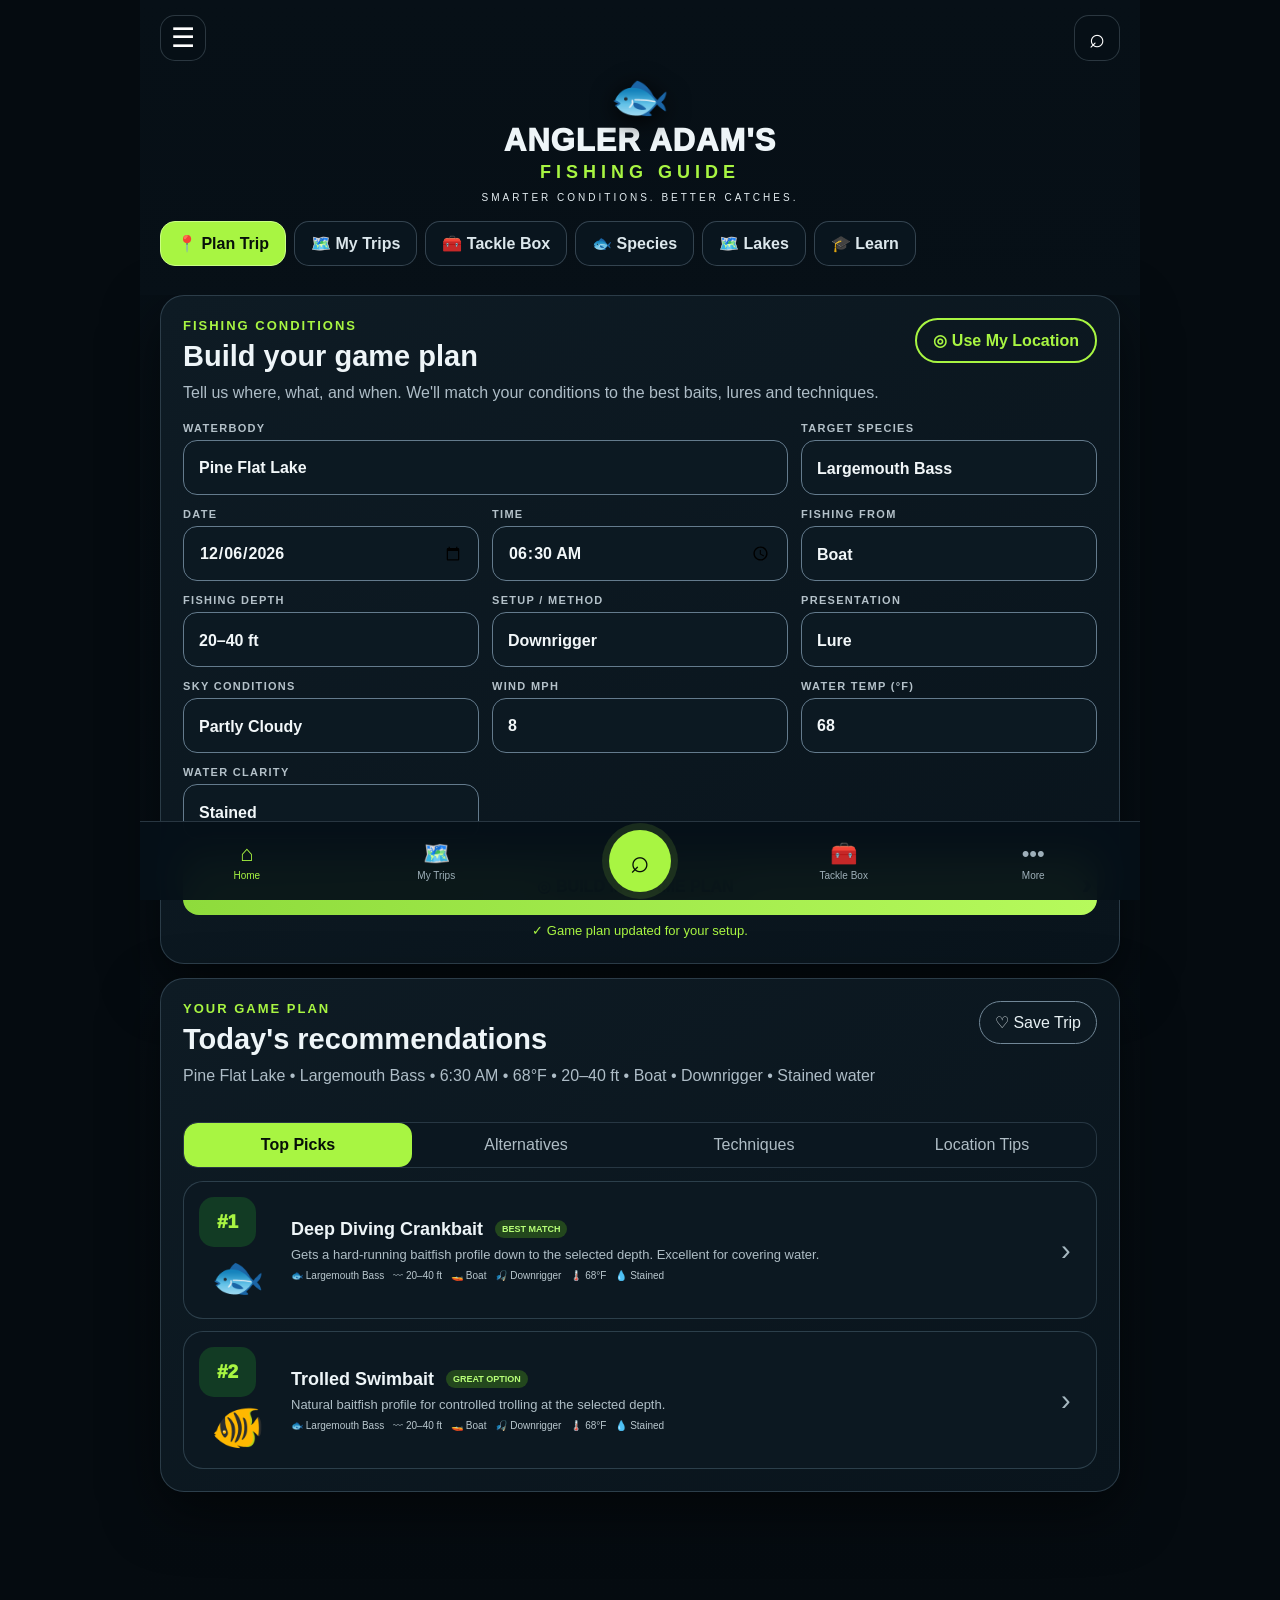
==== commit eefd1995: "Add files via upload" ====
--- a/index.html
+++ b/index.html
@@ -2,567 +2,153 @@
 <html lang="en">
 <head>
 <meta charset="utf-8">
-<meta name="viewport" content="width=device-width,initial-scale=1,viewport-fit=cover">
-<meta name="theme-color" content="#0b1220">
+<meta name="viewport" content="width=device-width, initial-scale=1, viewport-fit=cover">
+<meta name="theme-color" content="#061018">
 <meta name="apple-mobile-web-app-capable" content="yes">
-<meta name="apple-mobile-web-app-status-bar-style" content="black-translucent">
-<meta name="apple-mobile-web-app-title" content="WirePath">
-<link rel="manifest" href="manifest.webmanifest">
-<title>WirePath • Electrical Field Tool</title>
-<style>
-:root{--bg:#08111f;--card:#101d31;--card2:#17263e;--text:#f6f8fc;--muted:#9eb0c9;--accent:#4da3ff;--good:#39d98a;--bad:#ff6b6b;--warn:#ffd166;--line:#293c59;--shadow:0 8px 24px rgba(0,0,0,.18)}
-*{box-sizing:border-box}
-html{scroll-behavior:smooth}
-body{margin:0;background:var(--bg);color:var(--text);font-family:-apple-system,BlinkMacSystemFont,"Segoe UI",sans-serif;padding-bottom:40px}
-header{position:sticky;top:0;z-index:10;background:rgba(8,17,31,.96);backdrop-filter:blur(16px);padding:calc(12px + env(safe-area-inset-top)) 16px 12px;border-bottom:1px solid var(--line)}
-h1{font-size:27px;margin:0 0 5px;letter-spacing:-.4px}.sub{color:var(--muted);font-size:14px}
-.mode{display:grid;grid-template-columns:70px 1fr;gap:10px;align-items:center;margin-top:13px}.mode label{font-size:13px;color:var(--muted);font-weight:700}
-nav{display:flex;gap:8px;overflow-x:auto;padding:11px 12px;position:sticky;top:112px;z-index:9;background:rgba(8,17,31,.96);border-bottom:1px solid var(--line);-webkit-overflow-scrolling:touch}
-nav::-webkit-scrollbar{display:none}
-nav button{white-space:nowrap;border:1px solid var(--line);background:var(--card);color:var(--text);padding:10px 14px;border-radius:22px;font-size:14px}
-nav button.active{background:var(--accent);color:#00152c;border-color:var(--accent);font-weight:800}
-main{padding:12px}
-.card{background:var(--card);border:1px solid var(--line);border-radius:18px;padding:17px;margin-bottom:13px;box-shadow:var(--shadow)}
-.titleRow{display:flex;justify-content:space-between;gap:10px;align-items:flex-start}
-h2{font-size:22px;margin:0 0 5px;letter-spacing:-.2px}.desc{color:var(--muted);font-size:13px;line-height:1.4;margin:0 0 15px}
-.badge{font-size:11px;color:var(--muted);border:1px solid var(--line);border-radius:999px;padding:6px 9px;white-space:nowrap}
-.grid{display:grid;grid-template-columns:1fr 1fr;gap:12px}
-.field{min-width:0}.field.full{grid-column:1/-1}
-label{font-size:12px;color:var(--muted);display:block;margin:0 0 6px;font-weight:650}
-.control{position:relative}
-input,select{width:100%;min-height:48px;padding:12px 13px;border-radius:12px;border:1px solid var(--line);background:var(--card2);color:var(--text);font-size:16px;outline:none}
-input:focus,select:focus{border-color:var(--accent);box-shadow:0 0 0 2px rgba(77,163,255,.14)}
-input[type=number]{appearance:textfield}
-.help{font-size:11px;color:var(--muted);margin-top:5px;line-height:1.3}
-.actions{display:grid;grid-template-columns:1fr 110px;gap:9px;margin-top:13px}
-button.primary,button.secondary{min-height:49px;border-radius:12px;font-size:16px;font-weight:800}
-button.primary{border:0;background:var(--accent);color:#00152c}
-button.secondary{border:1px solid var(--line);background:var(--card2);color:var(--text)}
-.resultHeader{display:flex;justify-content:space-between;align-items:center;gap:10px}
-.resultHeader h2{margin:0}
-.result{display:flex;justify-content:space-between;gap:16px;padding:12px 0;border-bottom:1px solid var(--line);font-size:15px}
-.result:last-child{border-bottom:0}.result .value{font-weight:850;text-align:right}
-.pass{color:var(--good)}.fail{color:var(--bad)}.warn{color:var(--warn)}
-.note{font-size:11.5px;color:var(--muted);line-height:1.5;margin:13px 0 0}
-.learn{display:none}.learn.show{display:block}
-.step{padding:12px 0;border-bottom:1px solid var(--line)}.step:last-child{border-bottom:0}
-.step b{display:block;color:var(--text);margin-bottom:5px}.step p{margin:0;color:var(--muted);line-height:1.45;font-size:13px}
-.ref{margin-top:12px;padding:10px 12px;background:rgba(77,163,255,.07);border:1px solid var(--line);border-radius:10px;font-size:11.5px;color:var(--muted);line-height:1.4}
-.toast{position:fixed;left:14px;right:14px;bottom:18px;z-index:30;background:#17263e;border:1px solid var(--line);padding:12px 14px;border-radius:12px;box-shadow:var(--shadow);display:none;font-size:13px}
-.toast.show{display:block}
-@media(min-width:700px){main{max-width:860px;margin:auto}.grid{grid-template-columns:repeat(3,1fr)}}
-@media(max-width:430px){.grid{grid-template-columns:1fr}.field.full{grid-column:auto}.actions{grid-template-columns:1fr 96px}}
-</style>
+<title>Angler Adam's Fishing Guide</title>
+<link rel="stylesheet" href="styles.css">
 </head>
 <body>
-<header>
-  <h1>⚡ WirePath</h1>
-  <div class="sub">Electrical Field Tool • 2026 workflow</div>
-  <div class="mode">
-    <label for="mode">MODE</label>
-    <select id="mode"><option>Normal</option><option>Learn</option></select>
+<div class="app">
+<header class="hero">
+  <div class="hero-image"></div>
+  <div class="hero-overlay"></div>
+  <div class="topbar">
+    <button class="round-btn" id="menuBtn">☰</button>
+    <button class="round-btn" id="searchBtn">⌕</button>
   </div>
+  <div class="brand">
+    <div class="fish-mark">🐟</div>
+    <h1>ANGLER ADAM'S</h1>
+    <div class="brand-name">FISHING GUIDE</div>
+    <p>SMARTER CONDITIONS. BETTER CATCHES.</p>
+  </div>
+  <nav class="quick-nav">
+    <button class="quick active" data-section="plan">📍 Plan Trip</button>
+    <button class="quick" data-section="trips">🗺️ My Trips</button>
+    <button class="quick" data-section="tackle">🧰 Tackle Box</button>
+    <button class="quick" data-section="species">🐟 Species</button>
+    <button class="quick" data-section="lakes">🗺️ Lakes</button>
+    <button class="quick" data-section="learn">🎓 Learn</button>
+  </nav>
 </header>
-<nav id="nav"></nav>
-<main id="app"></main>
-<div id="toast" class="toast"></div>
 
-<script>
-const AWG=["14 AWG","12 AWG","10 AWG","8 AWG","6 AWG","4 AWG","3 AWG","2 AWG","1 AWG","1/0 AWG","2/0 AWG","3/0 AWG","4/0 AWG"];
-const SIZES=["1/2","3/4","1","1-1/4","1-1/2","2","2-1/2","3","3-1/2","4"];
+<main>
+<section id="plan" class="section active">
+  <div class="card planner">
+    <div class="planner-head">
+      <div>
+        <div class="eyebrow">FISHING CONDITIONS</div>
+        <h2>Build your game plan</h2>
+        <p>Tell us where, what, and when. We'll match your conditions to the best baits, lures and techniques.</p>
+      </div>
+      <button class="location" id="locationBtn">◎ Use My Location</button>
+    </div>
 
-const motorHP=["1/6","1/4","1/3","1/2","3/4","1","1-1/2","2","3","5","7-1/2","10","15","20","25","30","40","50","60","75","100","125","150","200"];
-const motorFLC1={
- "1/6": {"115":4.4,"200":2.5,"208":2.4,"230":2.2},
- "1/4": {"115":5.8,"200":3.3,"208":3.2,"230":2.9},
- "1/3": {"115":7.2,"200":4.1,"208":4.0,"230":3.6},
- "1/2": {"115":9.8,"200":5.6,"208":5.4,"230":4.9},
- "3/4":{"115":13.8,"200":7.9,"208":7.6,"230":6.9},
- "1":{"115":16,"200":9.2,"208":8.8,"230":8.0},
- "1-1/2":{"115":20,"200":11.5,"208":11.0,"230":10},
- "2":{"115":24,"200":13.8,"208":13.2,"230":12},
- "3":{"115":34,"200":19.6,"208":18.7,"230":17},
- "5":{"115":56,"200":32.2,"208":30.8,"230":28},
- "7-1/2":{"115":80,"200":46,"208":44,"230":40},
- "10":{"115":100,"200":57.5,"208":55,"230":50}
-};
-const motorFLC3={
- "1/2":{"200":2.5,"208":2.4,"230":2.2,"460":1.1,"575":0.9},
- "3/4":{"200":3.7,"208":3.5,"230":3.2,"460":1.6,"575":1.3},
- "1":{"200":4.8,"208":4.6,"230":4.2,"460":2.1,"575":1.7},
- "1-1/2":{"200":6.9,"208":6.6,"230":6.0,"460":3.0,"575":2.4},
- "2":{"200":7.8,"208":7.5,"230":6.8,"460":3.4,"575":2.7},
- "3":{"200":11.0,"208":10.6,"230":9.6,"460":4.8,"575":3.9},
- "5":{"200":17.5,"208":16.7,"230":15.2,"460":7.6,"575":6.1},
- "7-1/2":{"200":25.3,"208":24.2,"230":22,"460":11,"575":9},
- "10":{"200":32.2,"208":30.8,"230":28,"460":14,"575":11},
- "15":{"200":48.3,"208":46.2,"230":42,"460":21,"575":17},
- "20":{"200":62.1,"208":59.4,"230":54,"460":27,"575":22},
- "25":{"200":78.2,"208":74.8,"230":68,"460":34,"575":27},
- "30":{"200":92,"208":88,"230":80,"460":40,"575":32},
- "40":{"200":120,"208":114,"230":104,"460":52,"575":41},
- "50":{"200":150,"208":143,"230":130,"460":65,"575":52},
- "60":{"200":177,"208":169,"230":154,"460":77,"575":62},
- "75":{"200":221,"208":211,"230":192,"460":96,"575":77},
- "100":{"200":285,"208":273,"230":248,"460":124,"575":99},
- "125":{"200":359,"208":343,"230":312,"460":156,"575":125},
- "150":{"200":414,"208":396,"230":360,"460":180,"575":144},
- "200":{"200":552,"208":528,"230":480,"460":240,"575":192}
-};
-const standardBreakers=[15,20,25,30,35,40,45,50,60,70,80,90,100,110,125,150,175,200,225,250,300,350,400,450,500,600,700,800];
+    <div class="form-grid">
+      <label class="wide">WATERBODY
+        <input id="waterbody" value="Pine Flat Lake" autocomplete="off">
+      </label>
+      <label>TARGET SPECIES
+        <select id="species"></select>
+      </label>
+      <label>DATE
+        <input id="date" type="date">
+      </label>
+      <label>TIME
+        <input id="time" type="time" value="06:30">
+      </label>
+      <label>FISHING FROM
+        <select id="platform"><option>Boat</option><option>Shoreline</option></select>
+      </label>
+      <label>FISHING DEPTH
+        <select id="depth">
+          <option>0–5 ft</option><option>5–10 ft</option><option selected>20–40 ft</option><option>10–20 ft</option><option>40+ ft</option>
+        </select>
+      </label>
+      <label>SETUP / METHOD
+        <select id="setup"><option>Baitcasting</option><option>Spinning</option><option selected>Downrigger</option><option>Trolling</option><option>Fly Fishing</option></select>
+      </label>
+      <label>PRESENTATION
+        <select id="presentation"><option>Lure</option><option>Bait</option><option>Live Bait</option><option>Artificial</option></select>
+      </label>
+      <label>SKY CONDITIONS
+        <select id="sky"><option>Partly Cloudy</option><option>Sunny</option><option>Overcast</option><option>Rain</option></select>
+      </label>
+      <label>WIND MPH
+        <input id="wind" type="number" min="0" max="100" value="8" inputmode="decimal">
+      </label>
+      <label>WATER TEMP (°F)
+        <input id="waterTemp" type="number" min="32" max="100" value="68" inputmode="decimal">
+      </label>
+      <label>WATER CLARITY
+        <select id="clarity"><option>Stained</option><option>Clear</option><option>Muddy</option></select>
+      </label>
+    </div>
 
-const data={
- raceway:{title:"Raceway Fill",desc:"Check conductor fill in a selected raceway and trade size.",ref:"Planning workflow: verify the applicable raceway fill rule, conductor dimensions/insulation type, and adopted NEC/AHJ requirements.",calc:"raceway",
-  fields:[
-   ["type","Raceway","select",["EMT","RMC/IMC","PVC Sch 40","PVC Sch 80"],"Choose raceway type"],
-   ["size","Trade size","select",SIZES,"Trade size in inches"],
-   ["awg","Conductor","select",AWG,"Conductor size"],
-   ["count","Conductors","number",3,"Count of conductors",1]
-  ]},
- auto:{title:"Auto Raceway",desc:"Find the smallest listed raceway that meets the selected target fill.",ref:"Planning workflow: final raceway selection must use the actual raceway internal area and conductor dimensions required by the adopted NEC and manufacturer data.",calc:"auto",
-  fields:[
-   ["type","Raceway","select",["EMT","RMC/IMC","PVC Sch 40","PVC Sch 80"],"Choose raceway type"],
-   ["awg","Conductor","select",AWG,"Conductor size"],
-   ["count","Conductors","number",3,"Count of conductors",1],
-   ["target","Target fill %","number",40,"Typical planning target; verify applicable rule",1]
-  ]},
- amp:{title:"Ampacity",desc:"Estimate adjusted conductor ampacity from conductor, material, CCC, and ambient temperature.",ref:"Planning workflow: verify the applicable ampacity table, temperature limitations, adjustment/correction rules, conductor insulation rating, terminations, and OCPD rules before final sizing.",calc:"amp",
-  fields:[
-   ["awg","Conductor","select",AWG,"Conductor size"],
-   ["mat","Material","select",["Copper","Aluminum"],"Conductor material"],
-   ["ccc","Current-carrying conductors","number",3,"CCC in the raceway/cable",1],
-   ["amb","Ambient °C","number",30,"Ambient temperature",0],
-   ["ocpd","OCPD A","number",20,"Breaker/fuse rating",1]
-  ]},
- vd:{title:"Voltage Drop",desc:"Calculate voltage drop using automatic conductor resistance values.",ref:"Planning values use stored resistance data at 75°C. Final AC voltage-drop design can require impedance/reactance, conductor temperature, installation method, and equipment data.",calc:"vd",
-  fields:[
-   ["phase","Phase","select",["Single","Three"],"Circuit phase"],
-   ["mat","Material","select",["Copper","Aluminum"],"Conductor material"],
-   ["awg","Conductor","select",AWG,"Conductor size"],
-   ["v","Voltage","number",120,"System voltage",0],
-   ["i","Load current A","number",20,"Load current",0],
-   ["len","One-way length ft","number",100,"One-way circuit length",1]
-  ]},
- egc:{title:"EGC",desc:"Select a planning equipment grounding conductor size from the circuit OCPD.",ref:"Planning reference: NEC 250.122. Verify adjustment rules and the complete grounding/bonding requirements for the installation.",calc:"egc",
-  fields:[["ocpd","OCPD A","number",100,"Circuit overcurrent device",1]]},
- box:{title:"Box Fill",desc:"Estimate box-fill volume from conductor and device counts.",ref:"Planning reference: NEC 314.16. Actual box-fill calculations depend on conductor size, grounding conductors, internal clamps, fittings, devices/yokes, and conductor conditions.",calc:"box",
-  fields:[
-   ["awg","Conductor","select",["14 AWG","12 AWG","10 AWG","8 AWG","6 AWG","4 AWG"],"Largest conductor size in the box"],
-   ["ins","Insulated conductors","number",4,"Insulated conductors",0],
-   ["grd","Ground conductors","number",1,"Grounding conductors",0],
-   ["clamp","Internal clamps","number",0,"Internal cable/raceway clamps",0],
-   ["yoke","Device yokes","number",1,"Device yokes",0]
-  ]},
- load:{title:"Load Calculator",desc:"Build a planning load from general, receptacle, continuous, motor, and other loads.",ref:"Planning workflow: verify the applicable 2026 NEC load-calculation provisions, demand factors, continuous-load treatment, dwelling/non-dwelling rules, and service/feeder requirements for the actual project.",calc:"load",
-  fields:[
-   ["v","Voltage","number",240,"System voltage",0],
-   ["phase","Phase","select",["Single","Three"],"System phase"],
-   ["general","General / lighting VA","number",3000,"Connected load",0],
-   ["rec","Receptacle VA","number",1800,"Connected load",0],
-   ["cont","Continuous VA","number",1000,"Continuous portion",0],
-   ["motor","Motor VA","number",2400,"Planning motor load",0],
-   ["other","Other VA","number",500,"Other connected load",0],
-   ["demand","Demand factor","number",1,"Enter 1.00 for no demand reduction",0.01]
-  ]},
- motor:{title:"Motor Planner",desc:"Select motor horsepower, phase, and voltage to calculate table FLC, minimum conductor ampacity, and inverse-time breaker size.",ref:"Motor branch-circuit planning uses NEC Article 430. Table 430.248 provides single-phase FLC and Table 430.250 provides three-phase FLC for the covered motor types. NEC 430.22 uses 125% of FLC for a continuous-duty single-motor branch-circuit conductor. Table 430.52 uses 250% of FLC for an inverse-time breaker for the common motor categories shown here. Verify motor type, nameplate, overloads, VFDs, exceptions, and the adopted 2026 NEC before final installation.",calc:"motor",
-  fields:[
-   ["phase","Phase","select",["Three","Single"],"Select single-phase or three-phase motor"],
-   ["voltage","Motor voltage","select",["230","460","575","208","200","115"],"Use the rated motor voltage represented by the applicable NEC table column"],
-   ["hp","Horsepower","select",motorHP,"Motor horsepower"],
-   ["other","Other motors total FLC A","number",0,"Optional: total FLC of other motors for feeder planning",0]
-  ]},
- service:{title:"Service / Feeder",desc:"Convert a planning VA load into current and show continuous-load and largest-motor planning values.",ref:"Planning workflow: service/feeder sizing requires the complete applicable load calculation, demand factors, continuous loads, motor rules, conductor/OCPD rules, and adopted NEC/AHJ requirements.",calc:"service",
-  fields:[
-   ["load","Base calculated load VA","number",24000,"Before added continuous-load treatment",0],
-   ["v","Voltage","number",240,"System voltage",0],
-   ["phase","Phase","select",["Single","Three"],"System phase"],
-   ["cont","Continuous VA","number",4000,"Continuous load portion",0],
-   ["motor","Largest motor FLC A","number",30,"Largest motor FLC",0]
-  ]},
- takeoff:{title:"Field Takeoff",desc:"Estimate conductor and raceway footage plus common material counts.",ref:"Takeoff quantities are estimates. Confirm routing, actual run lengths, slack, terminations, waste, fittings, support spacing, and project drawings before ordering material.",calc:"takeoff",
-  fields:[
-   ["race","Raceway footage","number",100,"Base raceway footage",1],
-   ["runs","Conductor runs","number",4,"Number of conductor runs",1],
-   ["length","Average run length ft","number",100,"Average one-way conductor run",1],
-   ["waste","Waste %","number",10,"Waste allowance",1],
-   ["couplings","Couplings","number",8,"Fittings",1],
-   ["supports","Supports","number",25,"Supports/hangers",1],
-   ["boxes","Boxes","number",6,"Boxes",1]
-  ]},
- cost:{title:"Project Cost",desc:"Estimate material supply cost from a takeoff using editable 2026 planning prices.",ref:"Supply-price estimate only. Prices vary by distributor, brand, quantity, region, copper market, account discounts, and project specifications. Use current supplier quotes for a bid.",calc:"cost",
-  fields:[
-   ["wire12","12 AWG Cu THHN footage","number",1000,"Linear feet of 12 AWG copper THHN",1],
-   ["emt12","1/2 EMT sticks (10 ft)","number",10,"Number of 10-ft sticks",1],
-   ["emt34","3/4 EMT sticks (10 ft)","number",0,"Number of 10-ft sticks",1],
-   ["rec","20A duplex receptacles","number",10,"Standard commercial-grade receptacles",1],
-   ["gfci","20A GFCI receptacles","number",2,"GFCI receptacles",1],
-   ["switch","Single-pole switches","number",6,"Standard switches",1],
-   ["breaker20","20A single-pole breakers","number",4,"Standard breakers",1],
-   ["box","Electrical boxes","number",10,"Planning box count",1],
-   ["coupling12","1/2 EMT couplings","number",10,"Planning fitting count",1],
-   ["strap12","1/2 EMT straps","number",20,"Planning strap count",1],
-   ["markup","Material markup %","number",0,"Optional markup applied to material cost",1],
-   ["waste","Material waste %","number",10,"Waste allowance applied to quantity-based items",1]
-  ]}
-};
+    <button class="build" id="buildBtn">◎ BUILD MY GAME PLAN <span>›</span></button>
+    <div class="status" id="status"></div>
+  </div>
 
-const area={"1/2":.122,"3/4":.213,"1":.346,"1-1/4":.598,"1-1/2":.814,"2":1.342,"2-1/2":1.874,"3":2.907,"3-1/2":3.788,"4":5.126};
-const cond={"14 AWG":.0097,"12 AWG":.0133,"10 AWG":.0181,"8 AWG":.0282,"6 AWG":.0428,"4 AWG":.0588,"3 AWG":.071,"2 AWG":.0837,"1 AWG":.0983,"1/0 AWG":.1158,"2/0 AWG":.1333,"3/0 AWG":.1519,"4/0 AWG":.1715};
-const cu={"14 AWG":20,"12 AWG":25,"10 AWG":35,"8 AWG":50,"6 AWG":65,"4 AWG":85,"3 AWG":100,"2 AWG":115,"1 AWG":130,"1/0 AWG":150,"2/0 AWG":175,"3/0 AWG":200,"4/0 AWG":230};
-const al={"14 AWG":15,"12 AWG":20,"10 AWG":30,"8 AWG":40,"6 AWG":50,"4 AWG":65,"3 AWG":75,"2 AWG":90,"1 AWG":100,"1/0 AWG":120,"2/0 AWG":135,"3/0 AWG":155,"4/0 AWG":180};
-const vdR={
- "Copper":{"14 AWG":3.07,"12 AWG":1.93,"10 AWG":1.21,"8 AWG":0.764,"6 AWG":0.491,"4 AWG":0.308,"3 AWG":0.245,"2 AWG":0.194,"1 AWG":0.154,"1/0 AWG":0.122,"2/0 AWG":0.0967,"3/0 AWG":0.0766,"4/0 AWG":0.0608},
- "Aluminum":{"14 AWG":4.93,"12 AWG":3.10,"10 AWG":1.95,"8 AWG":1.23,"6 AWG":0.808,"4 AWG":0.508,"3 AWG":0.403,"2 AWG":0.319,"1 AWG":0.253,"1/0 AWG":0.203,"2/0 AWG":0.160,"3/0 AWG":0.128,"4/0 AWG":0.102}
-};
-const egc=[[15,"14 AWG"],[20,"12 AWG"],[30,"10 AWG"],[60,"10 AWG"],[100,"8 AWG"],[200,"6 AWG"],[300,"4 AWG"],[400,"3 AWG"],[500,"2 AWG"],[600,"1 AWG"],[800,"1/0 AWG"],[1000,"2/0 AWG"],[1200,"3/0 AWG"],[1600,"4/0 AWG"]];
+  <div class="card recommendations">
+    <div class="results-head">
+      <div>
+        <div class="eyebrow">YOUR GAME PLAN</div>
+        <h2>Today's recommendations</h2>
+        <p id="summary"></p>
+      </div>
+      <button class="save" id="saveTripBtn">♡ Save Trip</button>
+    </div>
+    <div class="tabs">
+      <button class="tab active" data-result="top">Top Picks</button>
+      <button class="tab" data-result="alternative">Alternatives</button>
+      <button class="tab" data-result="technique">Techniques</button>
+      <button class="tab" data-result="location">Location Tips</button>
+    </div>
+    <div id="recommendations" class="rec-list"></div>
+    <div id="extraContent"></div>
+  </div>
+</section>
 
+<section id="trips" class="section">
+  <div class="card"><div class="eyebrow">MY TRIPS</div><h2>Saved fishing trips</h2><p>Your saved plans stay on this device.</p><div id="tripList"></div></div>
+</section>
 
+<section id="tackle" class="section">
+  <div class="card"><div class="eyebrow">MY TACKLE</div><h2>Tackle box</h2><p>Add gear you already own and the guide can prioritize compatible choices.</p>
+    <div id="tackleList"></div>
+    <div class="add-row"><input id="tackleInput" placeholder="Add lure, bait or setup" autocomplete="off"><button id="addTackleBtn">Add</button></div>
+  </div>
+</section>
 
-// Editable 2026 planning supply prices. These are deliberately separate from live retail pricing.
-const PRICE={
- wire12:.29,      // $/ft, planning average for 12 AWG Cu THHN
- emt12:8.00,      // $/10-ft stick
- emt34:11.50,     // $/10-ft stick
- rec:4.50,
- gfci:24.00,
- switch:3.50,
- breaker20:13.00,
- box:2.75,
- coupling12:1.15,
- strap12:.35
-};
+<section id="species" class="section">
+  <div class="card"><div class="eyebrow">SPECIES GUIDE</div><h2>Target species</h2><p>Choose a species to load it into your game plan.</p><div id="speciesGrid" class="grid"></div></div>
+</section>
 
-let current="raceway";
-const state={};
+<section id="lakes" class="section">
+  <div class="card"><div class="eyebrow">WATERBODY GUIDE</div><h2>Quick lake setup</h2><p>Select a waterbody to load it into the planner.</p><div id="lakeGrid" class="grid"></div></div>
+</section>
 
-function fmt(x,d=2){
- if(typeof x==="string") return x;
- if(!Number.isFinite(x)) return "—";
- if(Math.abs(x)>=1000) return x.toLocaleString(undefined,{maximumFractionDigits:0});
- return x.toFixed(d);
-}
-function esc(v){return String(v).replace(/[&<>"']/g,m=>({"&":"&amp;","<":"&lt;",">":"&gt;",'"':"&quot;","'":"&#39;"}[m]));}
-function key(){return "wirepath-"+current;}
-function defaults(){
- const d=data[current];
- const o={};
- d.fields.forEach(f=>o[f[0]]=f[2]==="number"?f[3]:f[3][0]);
- return o;
-}
-function saveState(){
- const o={};
- data[current].fields.forEach(f=>{
-   const e=document.getElementById(f[0]);
-   if(e)o[f[0]]=f[2]==="number"?Number(e.value):e.value;
- });
- try{localStorage.setItem(key(),JSON.stringify(o));}catch(e){}
-}
-function loadState(){
- try{
-   const x=JSON.parse(localStorage.getItem(key())||"null");
-   return x&&typeof x==="object"?x:defaults();
- }catch(e){return defaults();}
-}
-function get(){
- const o={};
- data[current].fields.forEach(f=>{
-   const e=document.getElementById(f[0]);
-   o[f[0]]=f[2]==="number"?Number(e.value):e.value;
- });
- return o;
-}
-function areaFactor(type){
- return type==="EMT"?1:type==="RMC/IMC"?.97:type==="PVC Sch 40"?.92:.88;
-}
-function results(o){
- const rows=[];
- if(data[current].calc==="raceway"){
-   const a=area[o.size]*areaFactor(o.type), c=cond[o.awg]*o.count, p=c/a*100, limit=o.count===1?53:40;
-   rows.push(["Raceway internal area",fmt(a,3)+" in²"]);
-   rows.push(["Approx. conductor area",fmt(c,3)+" in²"]);
-   rows.push(["Calculated fill",fmt(p)+"%"]);
-   rows.push(["Planning status",p<=limit?"PASS":"OVERFILL",p<=limit?"pass":"fail"]);
-   rows.push(["Applied planning limit",limit+"%"]);
- }
- if(data[current].calc==="auto"){
-   const need=cond[o.awg]*o.count, target=Math.max(1,Math.min(100,o.target));
-   let found="No listed size";
-   for(const k of SIZES){
-     const a=area[k]*areaFactor(o.type);
-     if(need<=a*(target/100)){found=k;break;}
-   }
-   rows.push(["Required conductor area",fmt(need,3)+" in²"]);
-   rows.push(["Target fill",fmt(target)+"%"]);
-   rows.push(["Smallest listed size",found]);
- }
- if(data[current].calc==="amp"){
-   const base=(o.mat==="Copper"?cu:al)[o.awg];
-   const adj=o.ccc<=3?1:o.ccc<=6?.8:o.ccc<=9?.7:o.ccc<=20?.5:o.ccc<=30?.45:.35;
-   const amb=o.amb<=30?1:o.amb<=40?.91:o.amb<=45?.87:o.amb<=50?.82:o.amb<=55?.76:.71;
-   const final=base*adj*amb;
-   rows.push(["Base ampacity",fmt(base)+" A"]);
-   rows.push(["CCC adjustment factor",fmt(adj,2)]);
-   rows.push(["Ambient correction factor",fmt(amb,2)]);
-   rows.push(["Adjusted ampacity",fmt(final)+" A"]);
-   rows.push(["OCPD comparison",o.ocpd<=final?"PASS":"CHECK",o.ocpd<=final?"pass":"fail"]);
- }
- if(data[current].calc==="vd"){
-   const r=vdR[o.mat][o.awg];
-   const k=o.phase==="Single"?2:Math.sqrt(3);
-   const drop=k*o.len*o.i*r/1000, pct=o.v?drop/o.v*100:NaN;
-   rows.push(["Conductor",o.mat+" "+o.awg]);
-   rows.push(["Stored resistance @ 75°C",fmt(r,4)+" Ω/1000 ft"]);
-   rows.push(["Voltage drop",fmt(drop,2)+" V"]);
-   rows.push(["Drop percentage",fmt(pct,2)+"%"]);
-   rows.push(["Load voltage",fmt(o.v-drop,2)+" V"]);
-   rows.push(["3% design check",pct<=3?"PASS":"OVER 3%",pct<=3?"pass":"fail"]);
-   rows.push(["5% total-circuit guideline",pct<=5?"PASS":"OVER 5%",pct<=5?"pass":"fail"]);
- }
- if(data[current].calc==="egc"){
-   let found="";
-   for(const x of egc){if(o.ocpd<=x[0]){found=x[1];break;}}
-   rows.push(["Planning EGC",found||"Above listed range"]);
-   rows.push(["Reference","NEC 250.122"]);
- }
- if(data[current].calc==="box"){
-   const allowance={"14 AWG":2,"12 AWG":2.25,"10 AWG":2.5,"8 AWG":3,"6 AWG":5,"4 AWG":5}[o.awg] || 2.25;
-   const grounded=o.grd>0?Math.max(1,Math.ceil(o.grd)):0;
-   const groundAllowance=allowance;
-   const clampAllowance=o.clamp>0?allowance:0;
-   const yokeAllowance=o.yoke*2*allowance;
-   const req=(o.ins*allowance)+(grounded*groundAllowance)+clampAllowance+yokeAllowance;
-   rows.push(["Allowance per volume unit",fmt(allowance,2)+" in³"]);
-   rows.push(["Insulated conductor allowance",fmt(o.ins*allowance,2)+" in³"]);
-   rows.push(["Grounding allowance",fmt(grounded*groundAllowance,2)+" in³"]);
-   rows.push(["Clamp allowance",fmt(clampAllowance,2)+" in³"]);
-   rows.push(["Device yoke allowance",fmt(yokeAllowance,2)+" in³"]);
-   rows.push(["Approx. required box volume",fmt(req,2)+" in³"]);
- }
- if(data[current].calc==="load"){
-   const non=o.general+o.rec+o.motor+o.other, cont=o.cont*1.25, total=(non+cont)*o.demand;
-   const i=o.phase==="Single"?total/o.v:total/(o.v*Math.sqrt(3));
-   rows.push(["Noncontinuous connected VA",fmt(non,0)+" VA"]);
-   rows.push(["Continuous load ×125%",fmt(cont,0)+" VA"]);
-   rows.push(["Planning calculated VA",fmt(total,0)+" VA"]);
-   rows.push(["Planning current",fmt(i,2)+" A"]);
-   rows.push(["Demand factor",fmt(o.demand,2)]);
- }
- if(data[current].calc==="motor"){
-   const table=o.phase==="Single"?motorFLC1:motorFLC3;
-   const flc=table[o.hp] ? table[o.hp][o.voltage] : undefined;
-   if(!Number.isFinite(flc)){
-     rows.push(["Motor FLC","No value in the selected NEC table for this HP/voltage combination","warn"]);
-     rows.push(["Check","Single-phase uses Table 430.248; three-phase uses Table 430.250","warn"]);
-   }else{
-     const conductor=flc*1.25;
-     const breakerCalc=flc*2.50;
-     const breaker=standardBreakers.find(x=>x>=breakerCalc) || null;
-     const feederMotor=conductor+Math.max(0,o.other);
-     rows.push(["NEC table FLC",fmt(flc,2)+" A"]);
-     rows.push(["Minimum conductor ampacity (125%)",fmt(conductor,2)+" A","pass"]);
-     rows.push(["Inverse-time breaker calculation (250%)",fmt(breakerCalc,2)+" A"]);
-     rows.push(["Standard inverse-time breaker",breaker?breaker+" A":"Above listed standard sizes","pass"]);
-     rows.push(["Other motors total FLC",fmt(Math.max(0,o.other),2)+" A"]);
-     rows.push(["Planning feeder motor ampacity",fmt(feederMotor,2)+" A"]);
-     rows.push(["Important","Breaker result is branch-circuit short-circuit/ground-fault protection, not motor overload protection. Use the motor nameplate for overload settings as applicable.","warn"]);
-   }
- }
- if(data[current].calc==="service"){
-   const cont=o.cont*1.25,total=o.load+cont,i=o.phase==="Single"?total/o.v:total/(o.v*Math.sqrt(3));
-   rows.push(["Continuous load ×125%",fmt(cont,0)+" VA"]);
-   rows.push(["Planning VA after continuous treatment",fmt(total,0)+" VA"]);
-   rows.push(["Planning load current",fmt(i,2)+" A"]);
-   rows.push(["Largest motor ×125%",fmt(o.motor*1.25,2)+" A"]);
- }
- if(data[current].calc==="takeoff"){
-   const mult=1+Math.max(0,o.waste)/100;
-   rows.push(["Conductor footage",fmt(o.runs*o.length*mult,0)+" ft"]);
-   rows.push(["Raceway footage",fmt(o.race*mult,0)+" ft"]);
-   rows.push(["Waste allowance",fmt(o.waste,1)+"%"]);
-   rows.push(["Couplings",fmt(o.couplings,0)]);
-   rows.push(["Supports",fmt(o.supports,0)]);
-   rows.push(["Boxes",fmt(o.boxes,0)]);
- }
- if(data[current].calc==="cost"){
-   const mult=1+Math.max(0,o.waste)/100;
-   const items=[
-    ["12 AWG Cu THHN",o.wire12*mult,PRICE.wire12,"ft"],
-    ["1/2 EMT",o.emt12*mult,PRICE.emt12,"10-ft stick"],
-    ["3/4 EMT",o.emt34*mult,PRICE.emt34,"10-ft stick"],
-    ["20A duplex receptacle",o.rec*mult,PRICE.rec,"ea"],
-    ["20A GFCI receptacle",o.gfci*mult,PRICE.gfci,"ea"],
-    ["Single-pole switch",o.switch*mult,PRICE.switch,"ea"],
-    ["20A single-pole breaker",o.breaker20*mult,PRICE.breaker20,"ea"],
-    ["Electrical box",o.box*mult,PRICE.box,"ea"],
-    ["1/2 EMT coupling",o.coupling12*mult,PRICE.coupling12,"ea"],
-    ["1/2 EMT strap",o.strap12*mult,PRICE.strap12,"ea"]
-   ];
-   let subtotal=0;
-   items.forEach(x=>{const ext=x[1]*x[2];subtotal+=ext;rows.push([x[0]+" • "+fmt(x[1],x[3]==="ft"?0:1)+" "+x[3],"$"+fmt(ext,2)]);});
-   const markup=subtotal*Math.max(0,o.markup)/100, total=subtotal+markup;
-   rows.push(["Material subtotal","$"+fmt(subtotal,2)]);
-   rows.push(["Material markup",o.markup>0?fmt(o.markup,1)+"% • $"+fmt(markup,2):"None"]);
-   rows.push(["Estimated supply cost","$"+fmt(total,2),"pass"]);
-   rows.push(["Price basis","Editable 2026 planning price set"]);
- }
- return rows;
-}
-function steps(){
- const m=data[current].calc;
- const map={
- raceway:[
-  ["1 • Determine raceway area","Use the selected raceway type and trade size to obtain a planning internal area."],
-  ["2 • Determine conductor area","Multiply the stored approximate conductor area by the number of conductors."],
-  ["3 • Calculate fill","Fill % = total conductor area ÷ raceway area × 100."],
-  ["4 • Verify the rule","Confirm the applicable NEC fill limit and the actual conductor insulation/dimensions for the installation."]
- ],
- auto:[
-  ["1 • Total conductor area","Conductor area × number of conductors."],
-  ["2 • Allowable area","Raceway area × the selected target fill percentage."],
-  ["3 • Size the raceway","WirePath selects the first listed trade size that has enough planning capacity."],
-  ["4 • Verify","Confirm actual raceway internal area and conductor dimensions before final installation."]
- ],
- amp:[
-  ["1 • Start with ampacity","Use the selected material and conductor size as the planning base value."],
-  ["2 • CCC adjustment","Apply the planning adjustment factor based on current-carrying conductors."],
-  ["3 • Ambient correction","Apply the planning ambient-temperature correction."],
-  ["4 • Final checks","Verify insulation rating, termination temperature limits, OCPD rules, and all applicable exceptions."]
- ],
- vd:[
-  ["1 • Select conductor","Material and AWG automatically select the stored resistance value."],
-  ["2 • Use circuit length","Enter one-way length. Single-phase circuits use the outgoing and return path."],
-  ["3 • Calculate voltage drop","Single phase: Vd = 2 × L × I × R ÷ 1000. Three phase: Vd = √3 × L × I × R ÷ 1000."],
-  ["4 • Calculate percentage","Drop % = voltage drop ÷ system voltage × 100."],
-  ["5 • Interpret","A design guideline comparison is not by itself a determination that an installation violates the NEC."]
- ],
- egc:[
-  ["1 • Identify OCPD","Enter the circuit overcurrent device rating."],
-  ["2 • Select planning size","WirePath finds the first listed EGC size associated with that OCPD range."],
-  ["3 • Verify adjustments","If ungrounded conductors are increased in size, verify any applicable EGC adjustment and the complete grounding/bonding requirements."]
- ],
- box:[
-  ["1 • Identify conductor size","The conductor size determines the planning volume allowance."],
-  ["2 • Count conductors","Enter insulated and grounding conductors present in the box."],
-  ["3 • Add devices and clamps","Account for internal clamps and device yokes according to the applicable box-fill rules."],
-  ["4 • Verify","Use the actual box volume and complete NEC 314.16 calculation for final work."]
- ],
- load:[
-  ["1 • Add connected loads","General/lighting, receptacle, motor, and other VA are combined."],
-  ["2 • Treat continuous load","This planning calculator applies 125% to the entered continuous VA."],
-  ["3 • Apply demand","The entered demand factor is applied to the planning total."],
-  ["4 • Convert to current","Single phase: I = VA ÷ V. Three phase: I = VA ÷ (√3 × V)."],
-  ["5 • Verify","Apply the correct 2026 NEC load-calculation provisions and project-specific demand factors."]
- ],
- motor:[
-  ["1 • Select the motor","Choose single-phase or three-phase, rated voltage, and horsepower."],
-  ["2 • Get table FLC","WirePath looks up the motor full-load current from Table 430.248 for single-phase or Table 430.250 for three-phase."],
-  ["3 • Minimum conductor ampacity","For a continuous-duty single motor, calculate 125% × FLC under 430.22."],
-  ["4 • Branch-circuit breaker","For the common inverse-time breaker category, calculate 250% × FLC under Table 430.52 and move to the applicable standard size when permitted."],
-  ["5 • Don't confuse protection types","The breaker protects against short circuit/ground fault; motor overload protection is a separate calculation based on the motor nameplate and applicable 430.32 rules."],
-  ["6 • Verify the complete motor circuit","Check conductor temperature/ampacity, adjustment and correction factors, disconnect, overloads, starter/controller, grounding, voltage, motor type, VFD rules, and any applicable exceptions."]
- ],
- service:[
-  ["1 • Start with base load","Enter the calculated load VA before the continuous-load treatment shown here."],
-  ["2 • Apply 125%","WirePath applies 125% to the entered continuous VA."],
-  ["3 • Convert VA to current","Single phase uses VA ÷ V; three phase uses VA ÷ (√3 × V)."],
-  ["4 • Verify","Complete the applicable service/feeder load calculation and conductor/OCPD sizing before installation."]
- ],
- takeoff:[
-  ["1 • Raceway quantity","Enter base raceway footage."],
-  ["2 • Conductor quantity","Runs × average run length."],
-  ["3 • Add waste","WirePath applies the selected waste percentage to conductor and raceway footage."],
-  ["4 • Track material","Couplings, supports, and boxes remain separate count quantities."]
- ],
- cost:[
-  ["1 • Build the takeoff","Enter quantities for wire, conduit, devices, breakers, boxes, and fittings."],
-  ["2 • Apply waste","WirePath increases quantity-based items by the selected material-waste percentage."],
-  ["3 • Extend each line","Quantity × stored planning unit price = line-item material cost."],
-  ["4 • Add markup","An optional material markup can be applied to the material subtotal."],
-  ["5 • Verify supplier pricing","The price database is a planning baseline, not a live quote. Replace the unit prices with your distributor's current quote before bidding."]
- ]};
- return map[m]||[];
-}
+<section id="learn" class="section">
+  <div class="card"><div class="eyebrow">LEARN</div><h2>Fishing fundamentals</h2>
+    <div class="learn">
+      <article><b>📏 Depth matters</b><p>Start near the depth range where the target species and forage are most likely to overlap.</p></article>
+      <article><b>🚤 Boat vs shoreline</b><p>A boat opens deeper water, trolling lanes and mobile presentations. Shoreline fishing favors reachable structure and fan-casting.</p></article>
+      <article><b>🎣 Match the setup</b><p>The guide filters recommendations to presentations that make sense for your selected method.</p></article>
+      <article><b>🔁 Adapt one variable</b><p>If you aren't getting bites, change depth, speed, color or profile one at a time.</p></article>
+    </div>
+  </div>
+</section>
+</main>
 
-function render(){
- const d=data[current], saved=loadState();
- document.getElementById("nav").innerHTML="";
- Object.entries(data).forEach(([k,v])=>{
-   const b=document.createElement("button");
-   b.textContent=v.title;
-   b.className=k===current?"active":"";
-   b.onclick=()=>{current=k;render();window.scrollTo({top:0,behavior:"smooth"});};
-   document.getElementById("nav").appendChild(b);
- });
- const fields=d.fields.map((f,i)=>{
-   const value=saved[f[0]]!==undefined?saved[f[0]]:f[3];
-   const control=f[2]==="select"
-     ?`<select id="${f[0]}">${f[3].map(v=>`<option ${String(v)===String(value)?"selected":""}>${esc(v)}</option>`).join("")}</select>`
-     :`<input id="${f[0]}" type="number" inputmode="decimal" step="${f[5]||"any"}" min="0" value="${Number.isFinite(Number(value))?value:""}">`;
-   return `<div class="field ${d.fields.length%2===1&&i===d.fields.length-1?"full":""}">
-     <label for="${f[0]}">${esc(f[1])}</label>
-     <div class="control">${control}</div>
-     <div class="help">${esc(f[4]||"")}</div>
-   </div>`;
- }).join("");
- document.getElementById("app").innerHTML=`
-  <section class="card">
-   <div class="titleRow"><div><h2>${esc(d.title)}</h2><p class="desc">${esc(d.desc)}</p></div><span class="badge">2026</span></div>
-   <div class="grid">${fields}</div>
-   <div class="actions"><button class="primary" id="calcBtn">Calculate</button><button class="secondary" id="resetBtn">Reset</button></div>
-  </section>
-  <section class="card">
-   <div class="resultHeader"><h2>Results</h2><span class="badge">Planning</span></div>
-   <div id="rows"></div>
-   <div class="ref">${esc(d.ref)}</div>
-  </section>
-  <section id="learn" class="card learn">
-   <h2>📘 Learn Mode</h2>
-   <div id="steps"></div>
-   <p class="note">WirePath is a field-planning and learning tool. Verify final calculations against the adopted 2026 NEC, local amendments/AHJ requirements, project specifications, and manufacturer instructions.</p>
-  </section>`;
- document.getElementById("calcBtn").onclick=()=>calculate(true);
- document.getElementById("resetBtn").onclick=reset;
- d.fields.forEach(f=>{const e=document.getElementById(f[0]);e.addEventListener("input",()=>{saveState();calculate(false)});e.addEventListener("change",()=>{saveState();calculate(false)});});
- calculate(false);applyMode();
-}
-function calculate(showToast){
- const rows=results(get());
- document.getElementById("rows").innerHTML=rows.map(r=>`<div class="result"><span>${esc(r[0])}</span><span class="value ${r[2]||""}">${esc(r[1])}</span></div>`).join("");
- document.getElementById("steps").innerHTML=steps().map(s=>`<div class="step"><b>${esc(s[0])}</b><p>${esc(s[1])}</p></div>`).join("");
- saveState();
- if(showToast)toast("Calculation updated");
-}
-function reset(){
- try{localStorage.removeItem(key());}catch(e){}
- render();
- toast("Reset to default values");
-}
-function applyMode(){
- const learn=document.getElementById("learn");
- if(learn)learn.classList.toggle("show",document.getElementById("mode").value==="Learn");
-}
-function toast(msg){
- const t=document.getElementById("toast");t.textContent=msg;t.classList.add("show");
- clearTimeout(window._toast);window._toast=setTimeout(()=>t.classList.remove("show"),1200);
-}
-function bootWirePath(){
- try{
-   const modeEl=document.getElementById("mode");
-   if(modeEl) modeEl.onchange=applyMode;
-   render();
-   if("serviceWorker" in navigator){
-     navigator.serviceWorker.register("sw.js?v=2").catch(()=>{});
-   }
- }catch(err){
-   const nav=document.getElementById("nav");
-   const app=document.getElementById("app");
-   if(nav) nav.innerHTML='<div style="padding:18px;color:#ffcc66">WirePath loading…</div>';
-   if(app) app.innerHTML='<section class="card"><h2>WirePath</h2><p class="desc">The app encountered a startup error. Refresh once after the new GitHub Pages version is deployed.</p></section>';
-   console.error("WirePath startup error:",err);
- }
-}
-if(document.readyState==="loading") document.addEventListener("DOMContentLoaded",bootWirePath);
-else bootWirePath();
-</script>
+<nav class="bottom-nav">
+  <button class="bottom active" data-section="plan">⌂<small>Home</small></button>
+  <button class="bottom" data-section="trips">🗺️<small>My Trips</small></button>
+  <button class="bottom center" id="bottomSearch">⌕</button>
+  <button class="bottom" data-section="tackle">🧰<small>Tackle Box</small></button>
+  <button class="bottom" data-section="learn">•••<small>More</small></button>
+</nav>
+<div class="toast" id="toast"></div>
+<script src="main.js"></script>
 </body>
-</html>
+</html>
--- a/styles.css
+++ b/styles.css
@@ -0,0 +1 @@
+*{box-sizing:border-box}html{scroll-behavior:smooth}body{margin:0;background:#050b10;color:#eef5f8;font-family:-apple-system,BlinkMacSystemFont,"SF Pro Display","Segoe UI",sans-serif;-webkit-text-size-adjust:100%}.app{max-width:1000px;margin:auto;min-height:100vh;padding-bottom:96px;background:linear-gradient(180deg,#071017,#050b10)}button,input,select{font:inherit}button{cursor:pointer;-webkit-tap-highlight-color:transparent}.hero{position:relative;min-height:295px;padding:15px 20px 18px;overflow:hidden}.hero-image{position:absolute;inset:0;background-image:url("https://images.unsplash.com/photo-1500530855697-b586d89ba3ee?auto=format&fit=crop&w=1500&q=85");background-size:cover;background-position:center}.hero-overlay{position:absolute;inset:0;background:linear-gradient(180deg,#07101740 0%,#07101780 55%,#071017 100%)}.topbar{position:relative;display:flex;justify-content:space-between}.round-btn{width:46px;height:46px;border:1px solid #93a8b544;border-radius:15px;background:#071017aa;color:white;font-size:27px}.brand{position:relative;text-align:center;margin:8px auto 18px}.fish-mark{font-size:48px;filter:drop-shadow(0 5px 12px #000)}.brand h1{font-size:31px;line-height:1;margin:0;font-weight:950;letter-spacing:1px}.brand-name{color:#a8f542;font-size:18px;font-weight:900;letter-spacing:5px;margin-top:6px}.brand p{font-size:10px;letter-spacing:3px;margin:9px 0;color:#e4edf1}.quick-nav{position:relative;display:flex;gap:8px;overflow-x:auto;scrollbar-width:none}.quick-nav::-webkit-scrollbar{display:none}.quick{flex:0 0 auto;padding:12px 16px;border-radius:15px;border:1px solid #667b8b77;background:#0b1720dd;color:#dce7ec;font-weight:600}.quick.active{background:#a8f542;color:#07100a;border-color:#caff83}.section{display:none;padding:0 20px}.section.active{display:block}.card{border:1px solid #5e758766;border-radius:24px;background:linear-gradient(145deg,#0e1b24,#09141c);box-shadow:0 20px 55px #0008;padding:22px;margin-bottom:14px}.planner-head,.results-head{display:flex;justify-content:space-between;gap:20px;align-items:flex-start}.eyebrow{color:#a8f542;font-weight:900;font-size:13px;letter-spacing:2px}.card h2{font-size:29px;line-height:1.1;margin:8px 0}.card p{color:#aebdc7;line-height:1.45;margin:7px 0 18px}.location{border:2px solid #a8f542;border-radius:25px;background:transparent;color:#a8f542;font-weight:800;padding:11px 16px;white-space:nowrap}.form-grid{display:grid;grid-template-columns:repeat(3,1fr);gap:13px}.form-grid label{color:#b4c1c9;font-size:11px;font-weight:800;letter-spacing:1.3px}.form-grid .wide{grid-column:span 2}.form-grid input,.form-grid select,.add-row input{display:block;width:100%;height:55px;margin-top:6px;border:1px solid #647b8d;background:#0c1922;color:#f2f7f9;border-radius:14px;padding:0 15px;outline:none;font-size:16px;line-height:55px;-webkit-appearance:none;appearance:none}.form-grid input:focus,.form-grid select:focus,.add-row input:focus{border-color:#a8f542;box-shadow:0 0 0 2px #a8f54222}.build{width:100%;height:58px;border:0;border-radius:16px;background:linear-gradient(90deg,#8edb3c,#b6fa5c);color:#061008;font-weight:950;font-size:16px;margin-top:18px}.build span{float:right;font-size:28px;line-height:16px}.status{text-align:center;color:#a8f542;min-height:18px;margin-top:8px;font-size:13px}.save{border:1px solid #718797;background:#0d1a23;color:#e8f1f4;border-radius:23px;padding:11px 15px;white-space:nowrap}.tabs{display:flex;overflow-x:auto;background:#0b1720;border:1px solid #52687966;border-radius:15px;margin:17px 0 13px}.tab{flex:1;min-width:130px;border:0;background:transparent;color:#afbdc5;padding:13px 10px}.tab.active{background:#a8f542;color:#061008;border-radius:13px;font-weight:900}.rec-list{display:grid;gap:12px}.rec{display:grid;grid-template-columns:78px 1fr 20px;gap:14px;align-items:center;border:1px solid #536b7b77;border-radius:20px;background:#0c1821;padding:15px}.rank{width:57px;height:50px;border-radius:15px;background:#123b24;color:#a8f542;display:grid;place-items:center;font-size:19px;font-weight:950}.lure{font-size:43px;text-align:center;margin-top:5px}.rec-title{font-size:18px;font-weight:900}.badge{display:inline-block;margin-left:7px;padding:4px 7px;border-radius:10px;background:#23471d;color:#b8ff78;font-size:9px;vertical-align:3px}.desc{font-size:13px;color:#aebdc5;line-height:1.4;margin:6px 0}.meta{display:flex;gap:9px;flex-wrap:wrap;color:#b9c7ce;font-size:10px}.arrow{font-size:29px;color:#a6b7c0}.info{border:1px solid #52687977;border-radius:17px;padding:17px;background:#0b1720;margin-top:12px}.info h3{margin:0 0 7px}.info p{margin:0}.grid{display:grid;grid-template-columns:repeat(2,1fr);gap:12px}.grid button,.grid article{border:1px solid #52687977;background:#0b1720;color:#edf4f7;border-radius:17px;padding:16px;text-align:left}.grid button b{font-size:15px}.grid button p{font-size:12px;margin:6px 0 0}.add-row{display:flex;gap:10px}.add-row input{flex:1}.add-row button{border:0;border-radius:14px;background:#a8f542;color:#061008;font-weight:900;padding:0 19px}.tackle-item,.trip-item{display:flex;justify-content:space-between;align-items:center;padding:14px 15px;border:1px solid #52687977;background:#0b1720;border-radius:14px;margin:9px 0}.remove{border:0;background:transparent;color:#ff9999}.trip-item{display:block}.trip-item b{display:block;margin-bottom:5px}.trip-item span{color:#aebdc5;font-size:12px}.learn{display:grid;gap:11px}.learn article{padding:17px;background:#0b1720;border:1px solid #52687977;border-radius:17px}.learn p{margin:6px 0 0}.bottom-nav{position:fixed;z-index:50;bottom:0;left:50%;transform:translateX(-50%);width:min(1000px,100%);display:grid;grid-template-columns:1fr 1fr 1.15fr 1fr 1fr;align-items:center;padding:8px 12px calc(8px + env(safe-area-inset-bottom));background:#061018f5;border-top:1px solid #5d728066;backdrop-filter:blur(18px)}.bottom{border:0;background:transparent;color:#9eafb9;font-size:22px;padding:2px}.bottom small{display:block;font-size:10px;margin-top:3px}.bottom.active{color:#a8f542}.bottom.center{width:62px;height:62px;margin:auto;border-radius:50%;background:#a8f542;color:#061008;font-size:33px;box-shadow:0 0 0 7px #a8f5421f}.toast{position:fixed;z-index:100;left:50%;bottom:104px;transform:translate(-50%,20px);opacity:0;pointer-events:none;background:#edf5f8;color:#07100d;padding:12px 17px;border-radius:14px;font-weight:800;transition:.2s;white-space:nowrap}.toast.show{opacity:1;transform:translate(-50%,0)}@media(max-width:720px){.section{padding:0 14px}.card{padding:20px 15px}.form-grid{grid-template-columns:1fr 1fr}.form-grid .wide{grid-column:span 2}.planner-head,.results-head{display:block}.location{margin-top:5px}.save{margin-top:8px}.rec{grid-template-columns:58px 1fr 15px}.rank{width:52px}.grid{grid-template-columns:1fr 1fr}}@media(max-width:470px){.hero{min-height:290px;padding-left:14px;padding-right:14px}.brand h1{font-size:27px}.brand-name{font-size:14px;letter-spacing:4px}.quick{padding:11px 13px}.form-grid{grid-template-columns:1fr}.form-grid .wide{grid-column:auto}.card h2{font-size:27px}.rec-title{font-size:16px}.grid{grid-template-columns:1fr 1fr}}
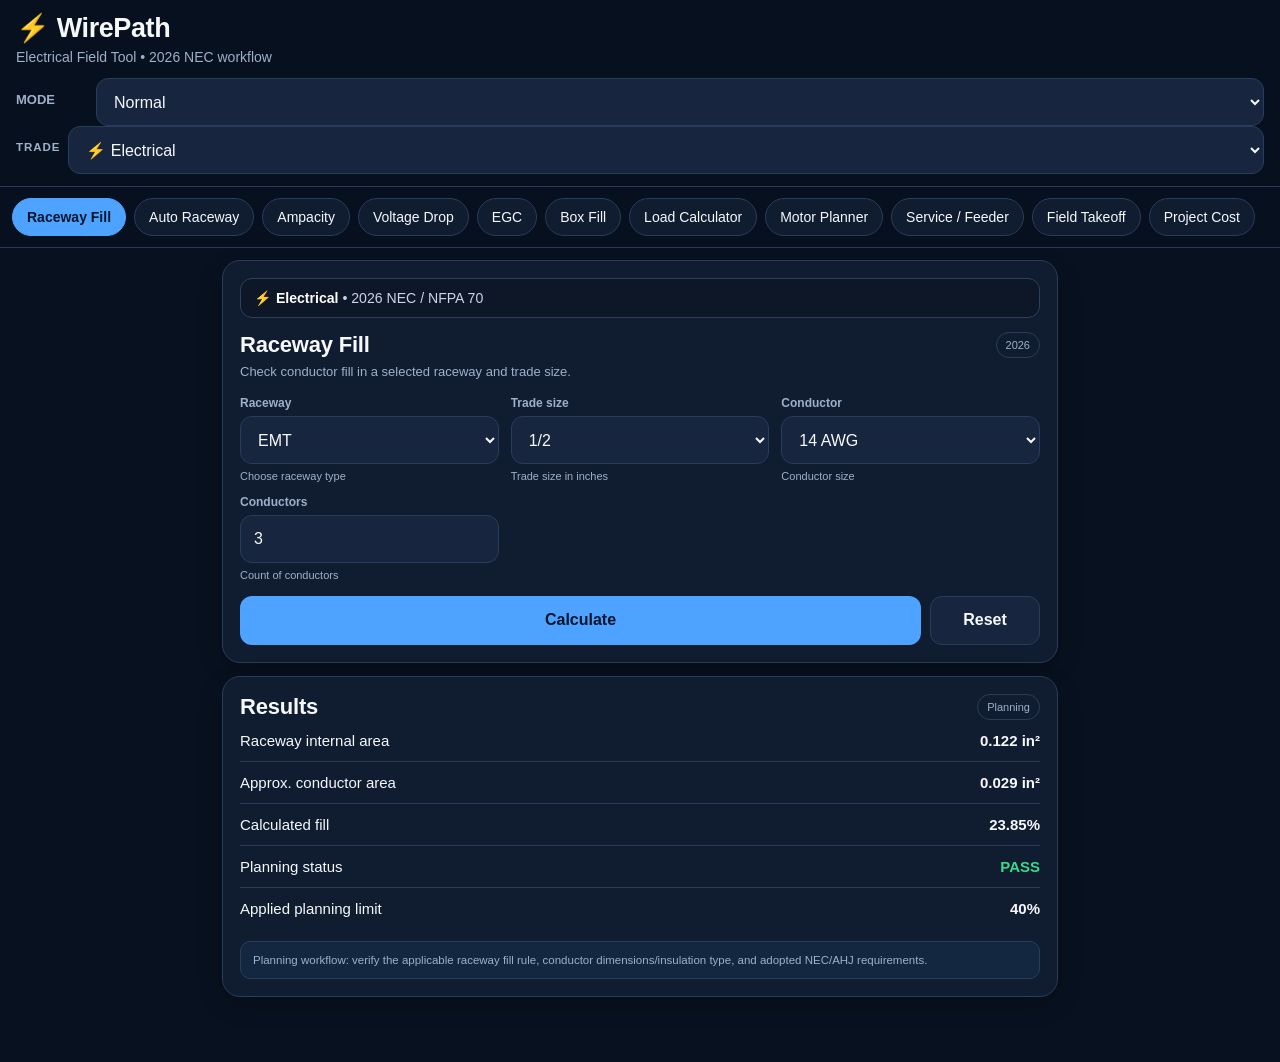
==== commit 48330df6: "Add files via upload" ====
--- a/index.html
+++ b/index.html
@@ -2,153 +2,1025 @@
 <html lang="en">
 <head>
 <meta charset="utf-8">
-<meta name="viewport" content="width=device-width, initial-scale=1, viewport-fit=cover">
-<meta name="theme-color" content="#061018">
+<meta name="viewport" content="width=device-width,initial-scale=1,viewport-fit=cover">
+<meta name="theme-color" content="#0b1220">
+<meta name="description" content="WirePath multi-trade field calculation and code-reference planner.">
 <meta name="apple-mobile-web-app-capable" content="yes">
-<title>Angler Adam's Fishing Guide</title>
-<link rel="stylesheet" href="styles.css">
+<meta name="apple-mobile-web-app-status-bar-style" content="black-translucent">
+<meta name="apple-mobile-web-app-title" content="WirePath">
+<link rel="manifest" href="manifest.webmanifest">
+<title>WirePath • Electrical Field Tool</title>
+<style>
+:root{--bg:#08111f;--card:#101d31;--card2:#17263e;--text:#f6f8fc;--muted:#9eb0c9;--accent:#4da3ff;--good:#39d98a;--bad:#ff6b6b;--warn:#ffd166;--line:#293c59;--shadow:0 8px 24px rgba(0,0,0,.18)}
+*{box-sizing:border-box}
+html{scroll-behavior:smooth}
+body{margin:0;background:var(--bg);color:var(--text);font-family:-apple-system,BlinkMacSystemFont,"Segoe UI",sans-serif;padding-bottom:40px}
+header{position:sticky;top:0;z-index:10;background:rgba(8,17,31,.96);backdrop-filter:blur(16px);padding:calc(12px + env(safe-area-inset-top)) 16px 12px;border-bottom:1px solid var(--line)}
+h1{font-size:27px;margin:0 0 5px;letter-spacing:-.4px}.sub{color:var(--muted);font-size:14px}
+.mode{display:grid;grid-template-columns:70px 1fr;gap:10px;align-items:center;margin-top:13px}.mode label{font-size:13px;color:var(--muted);font-weight:700}
+nav{display:flex;gap:8px;overflow-x:auto;padding:11px 12px;position:sticky;top:112px;z-index:9;background:rgba(8,17,31,.96);border-bottom:1px solid var(--line);-webkit-overflow-scrolling:touch}
+nav::-webkit-scrollbar{display:none}
+nav button{white-space:nowrap;border:1px solid var(--line);background:var(--card);color:var(--text);padding:10px 14px;border-radius:22px;font-size:14px}
+nav button.active{background:var(--accent);color:#00152c;border-color:var(--accent);font-weight:800}
+main{padding:12px}
+.card{background:var(--card);border:1px solid var(--line);border-radius:18px;padding:17px;margin-bottom:13px;box-shadow:var(--shadow)}
+.titleRow{display:flex;justify-content:space-between;gap:10px;align-items:flex-start}
+h2{font-size:22px;margin:0 0 5px;letter-spacing:-.2px}.desc{color:var(--muted);font-size:13px;line-height:1.4;margin:0 0 15px}
+.badge{font-size:11px;color:var(--muted);border:1px solid var(--line);border-radius:999px;padding:6px 9px;white-space:nowrap}
+.grid{display:grid;grid-template-columns:1fr 1fr;gap:12px}
+.field{min-width:0}.field.full{grid-column:1/-1}
+label{font-size:12px;color:var(--muted);display:block;margin:0 0 6px;font-weight:650}
+.control{position:relative}
+input,select{width:100%;min-height:48px;padding:12px 13px;border-radius:12px;border:1px solid var(--line);background:var(--card2);color:var(--text);font-size:16px;outline:none}
+input:focus,select:focus{border-color:var(--accent);box-shadow:0 0 0 2px rgba(77,163,255,.14)}
+input[type=number]{appearance:textfield}
+.help{font-size:11px;color:var(--muted);margin-top:5px;line-height:1.3}
+.actions{display:grid;grid-template-columns:1fr 110px;gap:9px;margin-top:13px}
+button.primary,button.secondary{min-height:49px;border-radius:12px;font-size:16px;font-weight:800}
+button.primary{border:0;background:var(--accent);color:#00152c}
+button.secondary{border:1px solid var(--line);background:var(--card2);color:var(--text)}
+.resultHeader{display:flex;justify-content:space-between;align-items:center;gap:10px}
+.resultHeader h2{margin:0}
+.result{display:flex;justify-content:space-between;gap:16px;padding:12px 0;border-bottom:1px solid var(--line);font-size:15px}
+.result:last-child{border-bottom:0}.result .value{font-weight:850;text-align:right}
+.pass{color:var(--good)}.fail{color:var(--bad)}.warn{color:var(--warn)}
+.note{font-size:11.5px;color:var(--muted);line-height:1.5;margin:13px 0 0}
+.learn{display:none}.learn.show{display:block}
+.step{padding:12px 0;border-bottom:1px solid var(--line)}.step:last-child{border-bottom:0}
+.step b{display:block;color:var(--text);margin-bottom:5px}.step p{margin:0;color:var(--muted);line-height:1.45;font-size:13px}
+.ref{margin-top:12px;padding:10px 12px;background:rgba(77,163,255,.07);border:1px solid var(--line);border-radius:10px;font-size:11.5px;color:var(--muted);line-height:1.4}
+.toast{position:fixed;left:14px;right:14px;bottom:18px;z-index:30;background:#17263e;border:1px solid var(--line);padding:12px 14px;border-radius:12px;box-shadow:var(--shadow);display:none;font-size:13px}
+.toast.show{display:block}
+@media(min-width:700px){main{max-width:860px;margin:auto}.grid{grid-template-columns:repeat(3,1fr)}}
+@media(max-width:430px){.grid{grid-template-columns:1fr}.field.full{grid-column:auto}.actions{grid-template-columns:1fr 96px}}
+ .necRefsBox{margin-top:16px;padding:14px;border:1px solid #29415f;border-radius:14px;background:#0e1828}.necRefsBox h3{margin:0 0 10px}.necRef{display:flex;gap:8px;justify-content:space-between;padding:9px 0;border-bottom:1px solid #22354e}.necRef:last-child{border-bottom:0}.necRef b{color:#fff;min-width:175px}.necRef span{color:#b9c9dd;text-align:right}.necRefsBox .note{margin-top:12px}
+ 
+.tradePicker{margin-left:auto;display:flex;align-items:center;gap:8px}
+.tradePicker label{font-size:.72rem;color:#9fb2ca;letter-spacing:.08em}
+.tradePicker select{min-width:150px}
+.tradeBanner{margin:0 0 14px;padding:11px 13px;border:1px solid #29415f;border-radius:12px;background:#0d1727;color:#c8d6e8;font-size:.88rem}
+.tradeBanner b{color:#fff}
+@media(max-width:760px){
+  header{display:grid;grid-template-columns:1fr auto;gap:4px 10px}
+  header .sub{grid-column:1/-1}
+  .mode{grid-column:2;grid-row:1}
+  .tradePicker{grid-column:1/-1;grid-row:3;justify-content:space-between;margin:8px 0 0}
+  .tradePicker select{flex:1}
+}
+
+.nec-reference-card{margin-top:18px;padding:16px;border:1px solid #29415f;border-radius:14px;background:#0d1727}.nec-reference-card h3{margin:0 0 12px}.nec-ref{display:block;padding:11px 0;border-bottom:1px solid #243850}.nec-ref:last-child{border-bottom:0}.nec-ref strong{display:block;color:#fff;font-size:1.05rem;margin-bottom:4px}.nec-ref span{display:block;color:#b8c8dc;line-height:1.45}
+</style>
 </head>
 <body>
-<div class="app">
-<header class="hero">
-  <div class="hero-image"></div>
-  <div class="hero-overlay"></div>
-  <div class="topbar">
-    <button class="round-btn" id="menuBtn">☰</button>
-    <button class="round-btn" id="searchBtn">⌕</button>
+<header>
+  <div>
+    <h1>⚡ WirePath</h1>
+    <div class="sub" id="tradeSubtitle">Multi-Trade Field Tool • code-based workflow</div>
   </div>
-  <div class="brand">
-    <div class="fish-mark">🐟</div>
-    <h1>ANGLER ADAM'S</h1>
-    <div class="brand-name">FISHING GUIDE</div>
-    <p>SMARTER CONDITIONS. BETTER CATCHES.</p>
+  <div class="mode">
+    <label for="mode">MODE</label>
+    <select id="mode"><option>Normal</option><option>Learn</option></select>
   </div>
-  <nav class="quick-nav">
-    <button class="quick active" data-section="plan">📍 Plan Trip</button>
-    <button class="quick" data-section="trips">🗺️ My Trips</button>
-    <button class="quick" data-section="tackle">🧰 Tackle Box</button>
-    <button class="quick" data-section="species">🐟 Species</button>
-    <button class="quick" data-section="lakes">🗺️ Lakes</button>
-    <button class="quick" data-section="learn">🎓 Learn</button>
-  </nav>
+  <div class="tradePicker">
+    <label for="tradeSelect">TRADE</label>
+    <select id="tradeSelect" aria-label="Select trade">
+      <option value="electrical">⚡ Electrical</option>
+      <option value="hvac">❄️ HVAC</option>
+      <option value="plumbing">🚰 Plumbing</option>
+      <option value="data">🌐 Telecom / Data</option>
+    </select>
+  </div>
 </header>
-
-<main>
-<section id="plan" class="section active">
-  <div class="card planner">
-    <div class="planner-head">
-      <div>
-        <div class="eyebrow">FISHING CONDITIONS</div>
-        <h2>Build your game plan</h2>
-        <p>Tell us where, what, and when. We'll match your conditions to the best baits, lures and techniques.</p>
-      </div>
-      <button class="location" id="locationBtn">◎ Use My Location</button>
-    </div>
-
-    <div class="form-grid">
-      <label class="wide">WATERBODY
-        <input id="waterbody" value="Pine Flat Lake" autocomplete="off">
-      </label>
-      <label>TARGET SPECIES
-        <select id="species"></select>
-      </label>
-      <label>DATE
-        <input id="date" type="date">
-      </label>
-      <label>TIME
-        <input id="time" type="time" value="06:30">
-      </label>
-      <label>FISHING FROM
-        <select id="platform"><option>Boat</option><option>Shoreline</option></select>
-      </label>
-      <label>FISHING DEPTH
-        <select id="depth">
-          <option>0–5 ft</option><option>5–10 ft</option><option selected>20–40 ft</option><option>10–20 ft</option><option>40+ ft</option>
-        </select>
-      </label>
-      <label>SETUP / METHOD
-        <select id="setup"><option>Baitcasting</option><option>Spinning</option><option selected>Downrigger</option><option>Trolling</option><option>Fly Fishing</option></select>
-      </label>
-      <label>PRESENTATION
-        <select id="presentation"><option>Lure</option><option>Bait</option><option>Live Bait</option><option>Artificial</option></select>
-      </label>
-      <label>SKY CONDITIONS
-        <select id="sky"><option>Partly Cloudy</option><option>Sunny</option><option>Overcast</option><option>Rain</option></select>
-      </label>
-      <label>WIND MPH
-        <input id="wind" type="number" min="0" max="100" value="8" inputmode="decimal">
-      </label>
-      <label>WATER TEMP (°F)
-        <input id="waterTemp" type="number" min="32" max="100" value="68" inputmode="decimal">
-      </label>
-      <label>WATER CLARITY
-        <select id="clarity"><option>Stained</option><option>Clear</option><option>Muddy</option></select>
-      </label>
-    </div>
-
-    <button class="build" id="buildBtn">◎ BUILD MY GAME PLAN <span>›</span></button>
-    <div class="status" id="status"></div>
-  </div>
-
-  <div class="card recommendations">
-    <div class="results-head">
-      <div>
-        <div class="eyebrow">YOUR GAME PLAN</div>
-        <h2>Today's recommendations</h2>
-        <p id="summary"></p>
-      </div>
-      <button class="save" id="saveTripBtn">♡ Save Trip</button>
-    </div>
-    <div class="tabs">
-      <button class="tab active" data-result="top">Top Picks</button>
-      <button class="tab" data-result="alternative">Alternatives</button>
-      <button class="tab" data-result="technique">Techniques</button>
-      <button class="tab" data-result="location">Location Tips</button>
-    </div>
-    <div id="recommendations" class="rec-list"></div>
-    <div id="extraContent"></div>
-  </div>
-</section>
-
-<section id="trips" class="section">
-  <div class="card"><div class="eyebrow">MY TRIPS</div><h2>Saved fishing trips</h2><p>Your saved plans stay on this device.</p><div id="tripList"></div></div>
-</section>
-
-<section id="tackle" class="section">
-  <div class="card"><div class="eyebrow">MY TACKLE</div><h2>Tackle box</h2><p>Add gear you already own and the guide can prioritize compatible choices.</p>
-    <div id="tackleList"></div>
-    <div class="add-row"><input id="tackleInput" placeholder="Add lure, bait or setup" autocomplete="off"><button id="addTackleBtn">Add</button></div>
-  </div>
-</section>
-
-<section id="species" class="section">
-  <div class="card"><div class="eyebrow">SPECIES GUIDE</div><h2>Target species</h2><p>Choose a species to load it into your game plan.</p><div id="speciesGrid" class="grid"></div></div>
-</section>
-
-<section id="lakes" class="section">
-  <div class="card"><div class="eyebrow">WATERBODY GUIDE</div><h2>Quick lake setup</h2><p>Select a waterbody to load it into the planner.</p><div id="lakeGrid" class="grid"></div></div>
-</section>
-
-<section id="learn" class="section">
-  <div class="card"><div class="eyebrow">LEARN</div><h2>Fishing fundamentals</h2>
-    <div class="learn">
-      <article><b>📏 Depth matters</b><p>Start near the depth range where the target species and forage are most likely to overlap.</p></article>
-      <article><b>🚤 Boat vs shoreline</b><p>A boat opens deeper water, trolling lanes and mobile presentations. Shoreline fishing favors reachable structure and fan-casting.</p></article>
-      <article><b>🎣 Match the setup</b><p>The guide filters recommendations to presentations that make sense for your selected method.</p></article>
-      <article><b>🔁 Adapt one variable</b><p>If you aren't getting bites, change depth, speed, color or profile one at a time.</p></article>
-    </div>
-  </div>
-</section>
-</main>
-
-<nav class="bottom-nav">
-  <button class="bottom active" data-section="plan">⌂<small>Home</small></button>
-  <button class="bottom" data-section="trips">🗺️<small>My Trips</small></button>
-  <button class="bottom center" id="bottomSearch">⌕</button>
-  <button class="bottom" data-section="tackle">🧰<small>Tackle Box</small></button>
-  <button class="bottom" data-section="learn">•••<small>More</small></button>
-</nav>
-<div class="toast" id="toast"></div>
-<script src="main.js"></script>
+<nav id="nav"></nav>
+<main id="app"></main>
+<div id="toast" class="toast"></div>
+
+<script>
+const AWG=["14 AWG","12 AWG","10 AWG","8 AWG","6 AWG","4 AWG","3 AWG","2 AWG","1 AWG","1/0 AWG","2/0 AWG","3/0 AWG","4/0 AWG"];
+const SIZES=["1/2","3/4","1","1-1/4","1-1/2","2","2-1/2","3","3-1/2","4"];
+
+const motorHP=["1/6","1/4","1/3","1/2","3/4","1","1-1/2","2","3","5","7-1/2","10","15","20","25","30","40","50","60","75","100","125","150","200"];
+const motorFLC1={
+ "1/6": {"115":4.4,"200":2.5,"208":2.4,"230":2.2},
+ "1/4": {"115":5.8,"200":3.3,"208":3.2,"230":2.9},
+ "1/3": {"115":7.2,"200":4.1,"208":4.0,"230":3.6},
+ "1/2": {"115":9.8,"200":5.6,"208":5.4,"230":4.9},
+ "3/4":{"115":13.8,"200":7.9,"208":7.6,"230":6.9},
+ "1":{"115":16,"200":9.2,"208":8.8,"230":8.0},
+ "1-1/2":{"115":20,"200":11.5,"208":11.0,"230":10},
+ "2":{"115":24,"200":13.8,"208":13.2,"230":12},
+ "3":{"115":34,"200":19.6,"208":18.7,"230":17},
+ "5":{"115":56,"200":32.2,"208":30.8,"230":28},
+ "7-1/2":{"115":80,"200":46,"208":44,"230":40},
+ "10":{"115":100,"200":57.5,"208":55,"230":50}
+};
+const motorFLC3={
+ "1/2":{"200":2.5,"208":2.4,"230":2.2,"460":1.1,"575":0.9},
+ "3/4":{"200":3.7,"208":3.5,"230":3.2,"460":1.6,"575":1.3},
+ "1":{"200":4.8,"208":4.6,"230":4.2,"460":2.1,"575":1.7},
+ "1-1/2":{"200":6.9,"208":6.6,"230":6.0,"460":3.0,"575":2.4},
+ "2":{"200":7.8,"208":7.5,"230":6.8,"460":3.4,"575":2.7},
+ "3":{"200":11.0,"208":10.6,"230":9.6,"460":4.8,"575":3.9},
+ "5":{"200":17.5,"208":16.7,"230":15.2,"460":7.6,"575":6.1},
+ "7-1/2":{"200":25.3,"208":24.2,"230":22,"460":11,"575":9},
+ "10":{"200":32.2,"208":30.8,"230":28,"460":14,"575":11},
+ "15":{"200":48.3,"208":46.2,"230":42,"460":21,"575":17},
+ "20":{"200":62.1,"208":59.4,"230":54,"460":27,"575":22},
+ "25":{"200":78.2,"208":74.8,"230":68,"460":34,"575":27},
+ "30":{"200":92,"208":88,"230":80,"460":40,"575":32},
+ "40":{"200":120,"208":114,"230":104,"460":52,"575":41},
+ "50":{"200":150,"208":143,"230":130,"460":65,"575":52},
+ "60":{"200":177,"208":169,"230":154,"460":77,"575":62},
+ "75":{"200":221,"208":211,"230":192,"460":96,"575":77},
+ "100":{"200":285,"208":273,"230":248,"460":124,"575":99},
+ "125":{"200":359,"208":343,"230":312,"460":156,"575":125},
+ "150":{"200":414,"208":396,"230":360,"460":180,"575":144},
+ "200":{"200":552,"208":528,"230":480,"460":240,"575":192}
+};
+const standardBreakers=[15,20,25,30,35,40,45,50,60,70,80,90,100,110,125,150,175,200,225,250,300,350,400,450,500,600,700,800];
+
+const electricalData={
+ raceway:{title:"Raceway Fill",desc:"Check conductor fill in a selected raceway and trade size.",ref:"Planning workflow: verify the applicable raceway fill rule, conductor dimensions/insulation type, and adopted NEC/AHJ requirements.",calc:"raceway",
+  fields:[
+   ["type","Raceway","select",["EMT","RMC/IMC","PVC Sch 40","PVC Sch 80"],"Choose raceway type"],
+   ["size","Trade size","select",SIZES,"Trade size in inches"],
+   ["awg","Conductor","select",AWG,"Conductor size"],
+   ["count","Conductors","number",3,"Count of conductors",1]
+  ]},
+ auto:{title:"Auto Raceway",desc:"Find the smallest listed raceway that meets the selected target fill.",ref:"Planning workflow: final raceway selection must use the actual raceway internal area and conductor dimensions required by the adopted NEC and manufacturer data.",calc:"auto",
+  fields:[
+   ["type","Raceway","select",["EMT","RMC/IMC","PVC Sch 40","PVC Sch 80"],"Choose raceway type"],
+   ["awg","Conductor","select",AWG,"Conductor size"],
+   ["count","Conductors","number",3,"Count of conductors",1],
+   ["target","Target fill %","number",40,"Typical planning target; verify applicable rule",1]
+  ]},
+ amp:{title:"Ampacity",desc:"Estimate adjusted conductor ampacity from conductor, material, CCC, and ambient temperature.",ref:"Planning workflow: verify the applicable ampacity table, temperature limitations, adjustment/correction rules, conductor insulation rating, terminations, and OCPD rules before final sizing.",calc:"amp",
+  fields:[
+   ["awg","Conductor","select",AWG,"Conductor size"],
+   ["mat","Material","select",["Copper","Aluminum"],"Conductor material"],
+   ["ccc","Current-carrying conductors","number",3,"CCC in the raceway/cable",1],
+   ["amb","Ambient °C","number",30,"Ambient temperature",0],
+   ["ocpd","OCPD A","number",20,"Breaker/fuse rating",1]
+  ]},
+ vd:{title:"Voltage Drop",desc:"Calculate voltage drop using automatic conductor resistance values.",ref:"Planning values use stored resistance data at 75°C. Final AC voltage-drop design can require impedance/reactance, conductor temperature, installation method, and equipment data.",calc:"vd",
+  fields:[
+   ["phase","Phase","select",["Single","Three"],"Circuit phase"],
+   ["mat","Material","select",["Copper","Aluminum"],"Conductor material"],
+   ["awg","Conductor","select",AWG,"Conductor size"],
+   ["v","Voltage","number",120,"System voltage",0],
+   ["i","Load current A","number",20,"Load current",0],
+   ["len","One-way length ft","number",100,"One-way circuit length",1]
+  ]},
+ egc:{title:"EGC",desc:"Select a planning equipment grounding conductor size from the circuit OCPD.",ref:"Planning reference: NEC 250.122. Verify adjustment rules and the complete grounding/bonding requirements for the installation.",calc:"egc",
+  fields:[["ocpd","OCPD A","number",100,"Circuit overcurrent device",1]]},
+ box:{title:"Box Fill",desc:"Estimate box-fill volume from conductor and device counts.",ref:"Planning reference: NEC 314.16. Actual box-fill calculations depend on conductor size, grounding conductors, internal clamps, fittings, devices/yokes, and conductor conditions.",calc:"box",
+  fields:[
+   ["awg","Conductor","select",["14 AWG","12 AWG","10 AWG","8 AWG","6 AWG","4 AWG"],"Largest conductor size in the box"],
+   ["ins","Insulated conductors","number",4,"Insulated conductors",0],
+   ["grd","Ground conductors","number",1,"Grounding conductors",0],
+   ["clamp","Internal clamps","number",0,"Internal cable/raceway clamps",0],
+   ["yoke","Device yokes","number",1,"Device yokes",0]
+  ]},
+ load:{title:"Load Calculator",desc:"Build a planning load from general, receptacle, continuous, motor, and other loads.",ref:"Planning workflow: verify the applicable 2026 NEC load-calculation provisions, demand factors, continuous-load treatment, dwelling/non-dwelling rules, and service/feeder requirements for the actual project.",calc:"load",
+  fields:[
+   ["v","Voltage","number",240,"System voltage",0],
+   ["phase","Phase","select",["Single","Three"],"System phase"],
+   ["general","General / lighting VA","number",3000,"Connected load",0],
+   ["rec","Receptacle VA","number",1800,"Connected load",0],
+   ["cont","Continuous VA","number",1000,"Continuous portion",0],
+   ["motor","Motor VA","number",2400,"Planning motor load",0],
+   ["other","Other VA","number",500,"Other connected load",0],
+   ["demand","Demand factor","number",1,"Enter 1.00 for no demand reduction",0.01]
+  ]},
+ motor:{title:"Motor Planner",desc:"Select motor horsepower, phase, and voltage to calculate table FLC, minimum conductor ampacity, and inverse-time breaker size.",ref:"Motor branch-circuit planning uses NEC Article 430. Table 430.248 provides single-phase FLC and Table 430.250 provides three-phase FLC for the covered motor types. NEC 430.22 uses 125% of FLC for a continuous-duty single-motor branch-circuit conductor. Table 430.52 uses 250% of FLC for an inverse-time breaker for the common motor categories shown here. Verify motor type, nameplate, overloads, VFDs, exceptions, and the adopted 2026 NEC before final installation.",calc:"motor",
+  fields:[
+   ["phase","Phase","select",["Three","Single"],"Select single-phase or three-phase motor"],
+   ["voltage","Motor voltage","select",["230","460","575","208","200","115"],"Use the rated motor voltage represented by the applicable NEC table column"],
+   ["hp","Horsepower","select",motorHP,"Motor horsepower"],
+   ["other","Other motors total FLC A","number",0,"Optional: total FLC of other motors for feeder planning",0]
+  ]},
+ service:{title:"Service / Feeder",desc:"Convert a planning VA load into current and show continuous-load and largest-motor planning values.",ref:"Planning workflow: service/feeder sizing requires the complete applicable load calculation, demand factors, continuous loads, motor rules, conductor/OCPD rules, and adopted NEC/AHJ requirements.",calc:"service",
+  fields:[
+   ["load","Base calculated load VA","number",24000,"Before added continuous-load treatment",0],
+   ["v","Voltage","number",240,"System voltage",0],
+   ["phase","Phase","select",["Single","Three"],"System phase"],
+   ["cont","Continuous VA","number",4000,"Continuous load portion",0],
+   ["motor","Largest motor FLC A","number",30,"Largest motor FLC",0]
+  ]},
+ takeoff:{title:"Field Takeoff",desc:"Estimate conductor and raceway footage plus common material counts.",ref:"Takeoff quantities are estimates. Confirm routing, actual run lengths, slack, terminations, waste, fittings, support spacing, and project drawings before ordering material.",calc:"takeoff",
+  fields:[
+   ["race","Raceway footage","number",100,"Base raceway footage",1],
+   ["runs","Conductor runs","number",4,"Number of conductor runs",1],
+   ["length","Average run length ft","number",100,"Average one-way conductor run",1],
+   ["waste","Waste %","number",10,"Waste allowance",1],
+   ["couplings","Couplings","number",8,"Fittings",1],
+   ["supports","Supports","number",25,"Supports/hangers",1],
+   ["boxes","Boxes","number",6,"Boxes",1]
+  ]},
+ cost:{title:"Project Cost",desc:"Estimate material supply cost from a takeoff using editable 2026 planning prices.",ref:"Supply-price estimate only. Prices vary by distributor, brand, quantity, region, copper market, account discounts, and project specifications. Use current supplier quotes for a bid.",calc:"cost",
+  fields:[
+   ["wire12","12 AWG Cu THHN footage","number",1000,"Linear feet of 12 AWG copper THHN",1],
+   ["emt12","1/2 EMT sticks (10 ft)","number",10,"Number of 10-ft sticks",1],
+   ["emt34","3/4 EMT sticks (10 ft)","number",0,"Number of 10-ft sticks",1],
+   ["rec","20A duplex receptacles","number",10,"Standard commercial-grade receptacles",1],
+   ["gfci","20A GFCI receptacles","number",2,"GFCI receptacles",1],
+   ["switch","Single-pole switches","number",6,"Standard switches",1],
+   ["breaker20","20A single-pole breakers","number",4,"Standard breakers",1],
+   ["box","Electrical boxes","number",10,"Planning box count",1],
+   ["coupling12","1/2 EMT couplings","number",10,"Planning fitting count",1],
+   ["strap12","1/2 EMT straps","number",20,"Planning strap count",1],
+   ["markup","Material markup %","number",0,"Optional markup applied to material cost",1],
+   ["waste","Material waste %","number",10,"Waste allowance applied to quantity-based items",1]
+  ]}
+};
+
+
+const tradeMeta={
+ electrical:{label:"⚡ Electrical",subtitle:"Electrical Field Tool • 2026 NEC workflow",code:"2026 NEC / NFPA 70"},
+ hvac:{label:"❄️ HVAC",subtitle:"HVAC Field Tool • mechanical planning workflow",code:"2024 IMC / adopted local code"},
+ plumbing:{label:"🚰 Plumbing",subtitle:"Plumbing Field Tool • plumbing planning workflow",code:"2024 IPC or locally adopted plumbing code"},
+ data:{label:"🌐 Telecom / Data",subtitle:"Telecom & Data Field Tool • structured cabling workflow",code:"TIA cabling standards + applicable NEC"}
+};
+
+const hvacData={
+ duct:{title:"Duct CFM",desc:"Calculate approximate airflow from room area and target air changes per hour.",ref:"Planning calculator. Final HVAC design should use the applicable mechanical code, equipment data, Manual J/S/D or project engineering criteria as required.",calc:"hvacDuct",
+  fields:[
+   ["area","Room area ft²","number",300,"Room floor area",1],
+   ["height","Ceiling height ft","number",8,"Average ceiling height",0.1],
+   ["ach","Air changes / hour","number",6,"Target ACH",0.1]
+ ]},
+ btu:{title:"Cooling Load",desc:"Estimate a preliminary cooling load from floor area, occupancy, envelope, and equipment allowances.",ref:"Planning estimate only. Final HVAC sizing should follow the adopted energy/mechanical requirements and applicable load-calculation method.",calc:"hvacBtu",
+  fields:[
+   ["area","Conditioned area ft²","number",1500,"Floor area",1],
+   ["people","Occupants","number",4,"Design occupants",1],
+   ["sun","Solar / envelope factor BTU/ft²","number",8,"Planning factor",1],
+   ["equip","Equipment / lighting BTU/h","number",3000,"Internal gains allowance",1]
+ ]},
+ refrig:{title:"Refrigerant Line Planner",desc:"Plan line-set size and length from equipment information.",ref:"Planning workflow. Final refrigerant piping must follow the equipment manufacturer, refrigerant type, equivalent length, elevation, oil return, and adopted mechanical code.",calc:"hvacRefrig",
+  fields:[
+   ["suction","Suction line nominal size","select",["3/8 in","1/2 in","5/8 in","3/4 in","7/8 in","1-1/8 in"],"Select from manufacturer-approved sizes"],
+   ["liquid","Liquid line nominal size","select",["1/4 in","3/8 in","1/2 in","5/8 in"],"Select from manufacturer-approved sizes"],
+   ["length","Line-set length ft","number",50,"One-way line-set length",1],
+   ["rise","Vertical rise ft","number",10,"Elevation difference",1]
+ ]},
+ hvacElec:{title:"HVAC Electrical Load",desc:"Convert HVAC equipment watts/VA into approximate current for planning.",ref:"Planning calculator. Verify nameplate MCA/MOCP, NEC requirements, disconnects, conductor sizing, and manufacturer instructions before installation.",calc:"hvacElec",
+  fields:[
+   ["va","Equipment VA","number",4800,"Equipment input VA",0],
+   ["v","Voltage","number",240,"Supply voltage",0],
+   ["phase","Phase","select",["Single","Three"],"Supply phase"],
+   ["count","Equipment count","number",1,"Number of identical units",1]
+ ]}
+};
+
+const plumbingData={
+ water:{title:"Water Pipe Flow",desc:"Estimate flow velocity from pipe diameter and flow rate.",ref:"Planning calculator. Final water-pipe sizing must use the adopted plumbing code, available pressure, developed length, fixture demand, material, and local amendments.",calc:"plumbWater",
+  fields:[
+   ["size","Pipe ID in","number",1,"Approximate inside diameter",0.01],
+   ["gpm","Flow GPM","number",10,"Flow rate",0.1]
+ ]},
+ drainage:{title:"Drainage Fixture Units",desc:"Add fixture-unit values to create a preliminary drainage load.",ref:"Planning calculator. Verify fixture-unit values and sizing against the adopted plumbing code and project fixture schedule.",calc:"plumbDrain",
+  fields:[
+   ["watercloset","Water closets DFU","number",6,"Total fixture units",0],
+   ["lav","Lavatories DFU","number",2,"Total fixture units",0],
+   ["sink","Sinks DFU","number",3,"Total fixture units",0],
+   ["shower","Showers DFU","number",3,"Total fixture units",0],
+   ["other","Other DFU","number",0,"Additional fixture units",0]
+ ]},
+ heater:{title:"Water Heater Load",desc:"Estimate water-heater energy demand from gallons and temperature rise.",ref:"Planning calculator. Final water-heater sizing depends on equipment type, recovery rate, local code, energy source, and manufacturer data.",calc:"plumbHeater",
+  fields:[
+   ["gallons","Water gallons","number",40,"Tank volume / draw",0.1],
+   ["rise","Temperature rise °F","number",70,"Temperature rise",0.1],
+   ["eff","Efficiency","number",0.9,"Planning efficiency",0.01]
+ ]},
+ pressure:{title:"Pressure Loss",desc:"Estimate friction pressure loss from flow, pipe size, and developed length.",ref:"Planning calculator. Final hydraulic design requires the actual pipe material, fitting equivalent lengths, elevation, pressure, and adopted plumbing code.",calc:"plumbPressure",
+  fields:[
+   ["gpm","Flow GPM","number",10,"Flow rate",0.1],
+   ["diam","Pipe ID in","number",1,"Approximate inside diameter",0.01],
+   ["length","Developed length ft","number",100,"Developed length",1]
+ ]}
+};
+
+const dataData={
+ poe:{title:"PoE Budget",desc:"Calculate total PoE demand and compare it with the switch budget.",ref:"Planning calculator. Verify the actual IEEE PoE class/type, switch budget, cable category, temperature, bundle size, and manufacturer specifications.",calc:"dataPoe",
+  fields:[
+   ["devices","PoE devices","number",12,"Number of powered devices",1],
+   ["watts","Average watts/device","number",15,"Average device demand",0.1],
+   ["budget","Switch PoE budget W","number",370,"Available PoE budget",1]
+ ]},
+ cable:{title:"Cable Length",desc:"Estimate total horizontal cable footage with slack and waste.",ref:"Planning calculator. Verify pathway, permanent-link/channel limits, work-area slack, patching, and applicable TIA standards for the installation.",calc:"dataCable",
+  fields:[
+   ["drops","Data drops","number",24,"Number of drops",1],
+   ["avg","Average run ft","number",120,"Average horizontal run",1],
+   ["slack","Slack / service loop ft","number",10,"Per-drop added slack",1],
+   ["waste","Waste %","number",10,"Waste allowance",1]
+ ]},
+ fiber:{title:"Fiber Loss Budget",desc:"Estimate optical loss from fiber length, connectors, and splices.",ref:"Planning calculator. Final optical-loss budget must use the actual fiber type, wavelength, transceivers, connector/splice specifications, and test requirements.",calc:"dataFiber",
+  fields:[
+   ["length","Fiber length km","number",1,"One-way fiber length",0.01],
+   ["atten","Attenuation dB/km","number",0.4,"Use the cable manufacturer's value",0.01],
+   ["connectors","Connector pairs","number",4,"Connector-pair count",1],
+   ["connLoss","Loss / connector pair dB","number",0.75,"Planning connector loss",0.01],
+   ["splices","Splices","number",4,"Splice count",1],
+   ["spliceLoss","Loss / splice dB","number",0.1,"Planning splice loss",0.01]
+ ]},
+ pathway:{title:"Data Pathway Fill",desc:"Estimate cable bundle area against an available pathway area.",ref:"Planning calculator. Verify pathway capacity, bend radius, support, separation, firestopping, and applicable NEC/TIA requirements.",calc:"dataPathway",
+  fields:[
+   ["cables","Cable count","number",24,"Number of cables",1],
+   ["diam","Cable OD in","number",0.22,"Cable outside diameter",0.001],
+   ["path","Pathway area in²","number",1.5,"Available pathway area",0.01],
+   ["target","Target fill %","number",40,"Planning target",1]
+ ]}
+};
+
+const tradeDatasets={electrical:electricalData,hvac:hvacData,plumbing:plumbingData,data:dataData};
+
+const area={"1/2":.122,"3/4":.213,"1":.346,"1-1/4":.598,"1-1/2":.814,"2":1.342,"2-1/2":1.874,"3":2.907,"3-1/2":3.788,"4":5.126};
+const cond={"14 AWG":.0097,"12 AWG":.0133,"10 AWG":.0181,"8 AWG":.0282,"6 AWG":.0428,"4 AWG":.0588,"3 AWG":.071,"2 AWG":.0837,"1 AWG":.0983,"1/0 AWG":.1158,"2/0 AWG":.1333,"3/0 AWG":.1519,"4/0 AWG":.1715};
+const cu={"14 AWG":20,"12 AWG":25,"10 AWG":35,"8 AWG":50,"6 AWG":65,"4 AWG":85,"3 AWG":100,"2 AWG":115,"1 AWG":130,"1/0 AWG":150,"2/0 AWG":175,"3/0 AWG":200,"4/0 AWG":230};
+const al={"14 AWG":15,"12 AWG":20,"10 AWG":30,"8 AWG":40,"6 AWG":50,"4 AWG":65,"3 AWG":75,"2 AWG":90,"1 AWG":100,"1/0 AWG":120,"2/0 AWG":135,"3/0 AWG":155,"4/0 AWG":180};
+const vdR={
+ "Copper":{"14 AWG":3.07,"12 AWG":1.93,"10 AWG":1.21,"8 AWG":0.764,"6 AWG":0.491,"4 AWG":0.308,"3 AWG":0.245,"2 AWG":0.194,"1 AWG":0.154,"1/0 AWG":0.122,"2/0 AWG":0.0967,"3/0 AWG":0.0766,"4/0 AWG":0.0608},
+ "Aluminum":{"14 AWG":4.93,"12 AWG":3.10,"10 AWG":1.95,"8 AWG":1.23,"6 AWG":0.808,"4 AWG":0.508,"3 AWG":0.403,"2 AWG":0.319,"1 AWG":0.253,"1/0 AWG":0.203,"2/0 AWG":0.160,"3/0 AWG":0.128,"4/0 AWG":0.102}
+};
+const egc=[[15,"14 AWG"],[20,"12 AWG"],[30,"10 AWG"],[60,"10 AWG"],[100,"8 AWG"],[200,"6 AWG"],[300,"4 AWG"],[400,"3 AWG"],[500,"2 AWG"],[600,"1 AWG"],[800,"1/0 AWG"],[1000,"2/0 AWG"],[1200,"3/0 AWG"],[1600,"4/0 AWG"]];
+
+
+
+// Editable 2026 planning supply prices. These are deliberately separate from live retail pricing.
+const PRICE={
+ wire12:.29,      // $/ft, planning average for 12 AWG Cu THHN
+ emt12:8.00,      // $/10-ft stick
+ emt34:11.50,     // $/10-ft stick
+ rec:4.50,
+ gfci:24.00,
+ switch:3.50,
+ breaker20:13.00,
+ box:2.75,
+ coupling12:1.15,
+ strap12:.35
+};
+
+let data=electricalData;
+let current="raceway";
+let currentTrade="electrical";
+const state={};
+
+function fmt(x,d=2){
+ if(typeof x==="string") return x;
+ if(!Number.isFinite(x)) return "—";
+ if(Math.abs(x)>=1000) return x.toLocaleString(undefined,{maximumFractionDigits:0});
+ return x.toFixed(d);
+}
+function esc(v){return String(v).replace(/[&<>"']/g,m=>({"&":"&amp;","<":"&lt;",">":"&gt;",'"':"&quot;","'":"&#39;"}[m]));}
+function key(){return "wirepath-"+current;}
+function defaults(){
+ const d=data[current];
+ const o={};
+ d.fields.forEach(f=>o[f[0]]=f[2]==="number"?f[3]:f[3][0]);
+ return o;
+}
+function saveState(){
+ const o={};
+ data[current].fields.forEach(f=>{
+   const e=document.getElementById(f[0]);
+   if(e)o[f[0]]=f[2]==="number"?Number(e.value):e.value;
+ });
+ try{localStorage.setItem(key(),JSON.stringify(o));}catch(e){}
+}
+function loadState(){
+ try{
+   const x=JSON.parse(localStorage.getItem(key())||"null");
+   return x&&typeof x==="object"?x:defaults();
+ }catch(e){return defaults();}
+}
+function get(){
+ const o={};
+ data[current].fields.forEach(f=>{
+   const e=document.getElementById(f[0]);
+   o[f[0]]=f[2]==="number"?Number(e.value):e.value;
+ });
+ return o;
+}
+function areaFactor(type){
+ return type==="EMT"?1:type==="RMC/IMC"?.97:type==="PVC Sch 40"?.92:.88;
+}
+function results(o){
+ const rows=[];
+ if(data[current].calc==="raceway"){
+   const a=area[o.size]*areaFactor(o.type), c=cond[o.awg]*o.count, p=c/a*100, limit=o.count===1?53:40;
+   rows.push(["Raceway internal area",fmt(a,3)+" in²"]);
+   rows.push(["Approx. conductor area",fmt(c,3)+" in²"]);
+   rows.push(["Calculated fill",fmt(p)+"%"]);
+   rows.push(["Planning status",p<=limit?"PASS":"OVERFILL",p<=limit?"pass":"fail"]);
+   rows.push(["Applied planning limit",limit+"%"]);
+ }
+ if(data[current].calc==="auto"){
+   const need=cond[o.awg]*o.count, target=Math.max(1,Math.min(100,o.target));
+   let found="No listed size";
+   for(const k of SIZES){
+     const a=area[k]*areaFactor(o.type);
+     if(need<=a*(target/100)){found=k;break;}
+   }
+   rows.push(["Required conductor area",fmt(need,3)+" in²"]);
+   rows.push(["Target fill",fmt(target)+"%"]);
+   rows.push(["Smallest listed size",found]);
+ }
+ if(data[current].calc==="amp"){
+   const base=(o.mat==="Copper"?cu:al)[o.awg];
+   const adj=o.ccc<=3?1:o.ccc<=6?.8:o.ccc<=9?.7:o.ccc<=20?.5:o.ccc<=30?.45:.35;
+   const amb=o.amb<=30?1:o.amb<=40?.91:o.amb<=45?.87:o.amb<=50?.82:o.amb<=55?.76:.71;
+   const final=base*adj*amb;
+   rows.push(["Base ampacity",fmt(base)+" A"]);
+   rows.push(["CCC adjustment factor",fmt(adj,2)]);
+   rows.push(["Ambient correction factor",fmt(amb,2)]);
+   rows.push(["Adjusted ampacity",fmt(final)+" A"]);
+   rows.push(["OCPD comparison",o.ocpd<=final?"PASS":"CHECK",o.ocpd<=final?"pass":"fail"]);
+ }
+ if(data[current].calc==="vd"){
+   const r=vdR[o.mat][o.awg];
+   const k=o.phase==="Single"?2:Math.sqrt(3);
+   const drop=k*o.len*o.i*r/1000, pct=o.v?drop/o.v*100:NaN;
+   rows.push(["Conductor",o.mat+" "+o.awg]);
+   rows.push(["Stored resistance @ 75°C",fmt(r,4)+" Ω/1000 ft"]);
+   rows.push(["Voltage drop",fmt(drop,2)+" V"]);
+   rows.push(["Drop percentage",fmt(pct,2)+"%"]);
+   rows.push(["Load voltage",fmt(o.v-drop,2)+" V"]);
+   rows.push(["3% design check",pct<=3?"PASS":"OVER 3%",pct<=3?"pass":"fail"]);
+   rows.push(["5% total-circuit guideline",pct<=5?"PASS":"OVER 5%",pct<=5?"pass":"fail"]);
+ }
+ if(data[current].calc==="egc"){
+   let found="";
+   for(const x of egc){if(o.ocpd<=x[0]){found=x[1];break;}}
+   rows.push(["Planning EGC",found||"Above listed range"]);
+   rows.push(["Reference","NEC 250.122"]);
+ }
+ if(data[current].calc==="box"){
+   const allowance={"14 AWG":2,"12 AWG":2.25,"10 AWG":2.5,"8 AWG":3,"6 AWG":5,"4 AWG":5}[o.awg] || 2.25;
+   const grounded=o.grd>0?Math.max(1,Math.ceil(o.grd)):0;
+   const groundAllowance=allowance;
+   const clampAllowance=o.clamp>0?allowance:0;
+   const yokeAllowance=o.yoke*2*allowance;
+   const req=(o.ins*allowance)+(grounded*groundAllowance)+clampAllowance+yokeAllowance;
+   rows.push(["Allowance per volume unit",fmt(allowance,2)+" in³"]);
+   rows.push(["Insulated conductor allowance",fmt(o.ins*allowance,2)+" in³"]);
+   rows.push(["Grounding allowance",fmt(grounded*groundAllowance,2)+" in³"]);
+   rows.push(["Clamp allowance",fmt(clampAllowance,2)+" in³"]);
+   rows.push(["Device yoke allowance",fmt(yokeAllowance,2)+" in³"]);
+   rows.push(["Approx. required box volume",fmt(req,2)+" in³"]);
+ }
+ if(data[current].calc==="load"){
+   const non=o.general+o.rec+o.motor+o.other, cont=o.cont*1.25, total=(non+cont)*o.demand;
+   const i=o.phase==="Single"?total/o.v:total/(o.v*Math.sqrt(3));
+   rows.push(["Noncontinuous connected VA",fmt(non,0)+" VA"]);
+   rows.push(["Continuous load ×125%",fmt(cont,0)+" VA"]);
+   rows.push(["Planning calculated VA",fmt(total,0)+" VA"]);
+   rows.push(["Planning current",fmt(i,2)+" A"]);
+   rows.push(["Demand factor",fmt(o.demand,2)]);
+ }
+ if(data[current].calc==="motor"){
+   const table=o.phase==="Single"?motorFLC1:motorFLC3;
+   const flc=table[o.hp] ? table[o.hp][o.voltage] : undefined;
+   if(!Number.isFinite(flc)){
+     rows.push(["Motor FLC","No value in the selected NEC table for this HP/voltage combination","warn"]);
+     rows.push(["Check","Single-phase uses Table 430.248; three-phase uses Table 430.250","warn"]);
+   }else{
+     const conductor=flc*1.25;
+     const breakerCalc=flc*2.50;
+     const breaker=standardBreakers.find(x=>x>=breakerCalc) || null;
+     const feederMotor=conductor+Math.max(0,o.other);
+     rows.push(["NEC table FLC",fmt(flc,2)+" A"]);
+     rows.push(["Minimum conductor ampacity (125%)",fmt(conductor,2)+" A","pass"]);
+     rows.push(["Inverse-time breaker calculation (250%)",fmt(breakerCalc,2)+" A"]);
+     rows.push(["Standard inverse-time breaker",breaker?breaker+" A":"Above listed standard sizes","pass"]);
+     rows.push(["Other motors total FLC",fmt(Math.max(0,o.other),2)+" A"]);
+     rows.push(["Planning feeder motor ampacity",fmt(feederMotor,2)+" A"]);
+     rows.push(["Important","Breaker result is branch-circuit short-circuit/ground-fault protection, not motor overload protection. Use the motor nameplate for overload settings as applicable.","warn"]);
+   }
+ }
+ if(data[current].calc==="service"){
+   const cont=o.cont*1.25,total=o.load+cont,i=o.phase==="Single"?total/o.v:total/(o.v*Math.sqrt(3));
+   rows.push(["Continuous load ×125%",fmt(cont,0)+" VA"]);
+   rows.push(["Planning VA after continuous treatment",fmt(total,0)+" VA"]);
+   rows.push(["Planning load current",fmt(i,2)+" A"]);
+   rows.push(["Largest motor ×125%",fmt(o.motor*1.25,2)+" A"]);
+ }
+ if(data[current].calc==="takeoff"){
+   const mult=1+Math.max(0,o.waste)/100;
+   rows.push(["Conductor footage",fmt(o.runs*o.length*mult,0)+" ft"]);
+   rows.push(["Raceway footage",fmt(o.race*mult,0)+" ft"]);
+   rows.push(["Waste allowance",fmt(o.waste,1)+"%"]);
+   rows.push(["Couplings",fmt(o.couplings,0)]);
+   rows.push(["Supports",fmt(o.supports,0)]);
+   rows.push(["Boxes",fmt(o.boxes,0)]);
+ }
+ if(data[current].calc==="cost"){
+   const mult=1+Math.max(0,o.waste)/100;
+   const items=[
+    ["12 AWG Cu THHN",o.wire12*mult,PRICE.wire12,"ft"],
+    ["1/2 EMT",o.emt12*mult,PRICE.emt12,"10-ft stick"],
+    ["3/4 EMT",o.emt34*mult,PRICE.emt34,"10-ft stick"],
+    ["20A duplex receptacle",o.rec*mult,PRICE.rec,"ea"],
+    ["20A GFCI receptacle",o.gfci*mult,PRICE.gfci,"ea"],
+    ["Single-pole switch",o.switch*mult,PRICE.switch,"ea"],
+    ["20A single-pole breaker",o.breaker20*mult,PRICE.breaker20,"ea"],
+    ["Electrical box",o.box*mult,PRICE.box,"ea"],
+    ["1/2 EMT coupling",o.coupling12*mult,PRICE.coupling12,"ea"],
+    ["1/2 EMT strap",o.strap12*mult,PRICE.strap12,"ea"]
+   ];
+   let subtotal=0;
+   items.forEach(x=>{const ext=x[1]*x[2];subtotal+=ext;rows.push([x[0]+" • "+fmt(x[1],x[3]==="ft"?0:1)+" "+x[3],"$"+fmt(ext,2)]);});
+   const markup=subtotal*Math.max(0,o.markup)/100, total=subtotal+markup;
+   rows.push(["Material subtotal","$"+fmt(subtotal,2)]);
+   rows.push(["Material markup",o.markup>0?fmt(o.markup,1)+"% • $"+fmt(markup,2):"None"]);
+   rows.push(["Estimated supply cost","$"+fmt(total,2),"pass"]);
+   rows.push(["Price basis","Editable 2026 planning price set"]);
+ }
+
+ if(data[current].calc==="hvacDuct"){
+   const cfm=o.area*o.height*o.ach/60;
+   rows.push(["Approx. room volume",fmt(o.area*o.height,0)+" ft³"]);
+   rows.push(["Target airflow",fmt(cfm,0)+" CFM","pass"]);
+ }
+ if(data[current].calc==="hvacBtu"){
+   const envelope=o.area*o.sun, people=o.people*400, total=envelope+people+o.equip;
+   rows.push(["Envelope / solar allowance",fmt(envelope,0)+" BTU/h"]);
+   rows.push(["Occupant allowance",fmt(people,0)+" BTU/h"]);
+   rows.push(["Equipment / lighting allowance",fmt(o.equip,0)+" BTU/h"]);
+   rows.push(["Preliminary cooling load",fmt(total,0)+" BTU/h","pass"]);
+   rows.push(["Approx. tons",fmt(total/12000,2)]);
+ }
+ if(data[current].calc==="hvacRefrig"){
+   rows.push(["Suction line",o.suction]);
+   rows.push(["Liquid line",o.liquid]);
+   rows.push(["Line-set length",fmt(o.length,0)+" ft"]);
+   rows.push(["Vertical rise",fmt(o.rise,0)+" ft"]);
+   rows.push(["Selection status","VERIFY MANUFACTURER DATA","warn"]);
+ }
+ if(data[current].calc==="hvacElec"){
+   const va=o.va*Math.max(0,o.count), i=o.phase==="Single"?va/o.v:va/(o.v*Math.sqrt(3));
+   rows.push(["Total equipment VA",fmt(va,0)+" VA"]);
+   rows.push(["Approx. current",fmt(i,2)+" A","pass"]);
+   rows.push(["Final sizing","Use equipment MCA/MOCP and applicable code","warn"]);
+ }
+ if(data[current].calc==="plumbWater"){
+   const areaIn=Math.PI*Math.pow(o.size/2,2), areaFt=areaIn/144, velocity=(o.gpm/448.831)/areaFt;
+   rows.push(["Pipe cross-sectional area",fmt(areaIn,3)+" in²"]);
+   rows.push(["Approx. velocity",fmt(velocity,2)+" ft/s","pass"]);
+   rows.push(["Flow",fmt(o.gpm,1)+" GPM"]);
+ }
+ if(data[current].calc==="plumbDrain"){
+   const dfu=o.watercloset+o.lav+o.sink+o.shower+o.other;
+   rows.push(["Total drainage fixture units",fmt(dfu,0)+" DFU","pass"]);
+   rows.push(["Code sizing","Verify adopted plumbing code table","warn"]);
+ }
+ if(data[current].calc==="plumbHeater"){
+   const btu=o.gallons*8.34*o.rise/Math.max(.1,o.eff);
+   rows.push(["Estimated energy input",fmt(btu,0)+" BTU"]);
+   rows.push(["Efficiency factor",fmt(o.eff,2)]);
+   rows.push(["Planning note","Verify recovery rate and manufacturer data","warn"]);
+ }
+ if(data[current].calc==="plumbPressure"){
+   const loss=4.52*Math.pow(o.gpm,1.85)/(Math.pow(Math.max(.1,o.diam),4.87))*o.length/100;
+   rows.push(["Estimated friction loss",fmt(loss,1)+" psi","pass"]);
+   rows.push(["Developed length",fmt(o.length,0)+" ft"]);
+   rows.push(["Planning note","Use actual pipe material and fitting equivalent lengths for final design","warn"]);
+ }
+ if(data[current].calc==="dataPoe"){
+   const total=o.devices*o.watts, margin=o.budget-total;
+   rows.push(["Estimated PoE demand",fmt(total,1)+" W"]);
+   rows.push(["Switch PoE budget",fmt(o.budget,1)+" W"]);
+   rows.push(["Remaining budget",fmt(margin,1)+" W",margin>=0?"pass":"fail"]);
+   rows.push(["Reference framework","Verify IEEE PoE type/class and switch manufacturer data","warn"]);
+ }
+ if(data[current].calc==="dataCable"){
+   const per=o.avg+o.slack, total=o.drops*per*(1+Math.max(0,o.waste)/100);
+   rows.push(["Cable per drop incl. slack",fmt(per,0)+" ft"]);
+   rows.push(["Estimated total cable",fmt(total,0)+" ft","pass"]);
+   rows.push(["Waste allowance",fmt(o.waste,1)+"%"]);
+ }
+ if(data[current].calc==="dataFiber"){
+   const total=o.length*o.atten+o.connectors*o.connLoss+o.splices*o.spliceLoss;
+   rows.push(["Fiber attenuation",fmt(o.length*o.atten,2)+" dB"]);
+   rows.push(["Connector loss",fmt(o.connectors*o.connLoss,2)+" dB"]);
+   rows.push(["Splice loss",fmt(o.splices*o.spliceLoss,2)+" dB"]);
+   rows.push(["Estimated total loss",fmt(total,2)+" dB","pass"]);
+   rows.push(["Reference framework","Verify actual link budget and test limits","warn"]);
+ }
+ if(data[current].calc==="dataPathway"){
+   const cableArea=Math.PI*Math.pow(o.diam/2,2)*o.cables, allowable=o.path*o.target/100, pct=o.path?cableArea/o.path*100:NaN;
+   rows.push(["Estimated cable area",fmt(cableArea,3)+" in²"]);
+   rows.push(["Allowable pathway area",fmt(allowable,3)+" in²"]);
+   rows.push(["Calculated occupancy",fmt(pct,1)+"%"]);
+   rows.push(["Planning status",cableArea<=allowable?"PASS":"OVER TARGET",cableArea<=allowable?"pass":"fail"]);
+ }
+
+ return rows;
+}
+function steps(){
+ const m=data[current].calc;
+ const map={
+
+ hvacDuct:[
+  ["1 • Calculate room volume","Area × ceiling height."],
+  ["2 • Apply target ACH","Volume × air changes per hour ÷ 60 = preliminary CFM."],
+  ["3 • Verify","Final airflow must follow the actual HVAC design method, equipment, duct design, and adopted code."]
+ ],
+ hvacBtu:[
+  ["1 • Estimate envelope load","Area × planning solar/envelope factor."],
+  ["2 • Add internal gains","Occupants and equipment/lighting allowances are added."],
+  ["3 • Verify","Use the required load-calculation method and equipment selection procedure for the project."]
+ ],
+ hvacRefrig:[
+  ["1 • Enter equipment-approved sizes","Use the manufacturer's permitted suction and liquid line sizes."],
+  ["2 • Enter length and rise","Record actual line-set length and elevation difference."],
+  ["3 • Verify","Manufacturer requirements control line sizing, oil return, equivalent length, charge, and elevation limits."]
+ ],
+ hvacElec:[
+  ["1 • Enter equipment VA","Use nameplate or manufacturer data when available."],
+  ["2 • Convert to current","Single phase: VA ÷ V. Three phase: VA ÷ (√3 × V)."],
+  ["3 • Verify","Final HVAC electrical sizing uses MCA/MOCP, applicable electrical code, disconnect rules, and manufacturer instructions."]
+ ],
+ plumbWater:[
+  ["1 • Enter pipe ID and flow","Use actual internal diameter and design flow."],
+  ["2 • Calculate velocity","Flow area is used to estimate water velocity."],
+  ["3 • Verify","Final pipe sizing requires pressure, developed length, fixture demand, material, elevation, and adopted plumbing code."]
+ ],
+ plumbDrain:[
+  ["1 • Enter fixture units","Add the drainage fixture-unit values from the applicable code table."],
+  ["2 • Total DFU","WirePath adds the entered fixture-unit values."],
+  ["3 • Verify","Use the adopted plumbing code's sizing tables and project fixture schedule."]
+ ],
+ plumbHeater:[
+  ["1 • Estimate energy","Gallons × 8.34 × temperature rise ÷ efficiency."],
+  ["2 • Review recovery","Tank volume alone does not determine final equipment size."],
+  ["3 • Verify","Check manufacturer recovery rate, fuel type, local code, and project demand."]
+ ],
+ plumbPressure:[
+  ["1 • Enter flow and pipe size","Use actual design flow and internal diameter."],
+  ["2 • Estimate friction","WirePath provides a preliminary friction-loss estimate."],
+  ["3 • Verify","Include actual pipe material, fittings, elevation and available pressure."]
+ ],
+ dataPoe:[
+  ["1 • Count powered devices","Enter the expected number of PoE endpoints."],
+  ["2 • Estimate demand","Device count × average watts/device."],
+  ["3 • Verify","Check IEEE PoE type/class, switch budget, cable bundle conditions, and manufacturer specifications."]
+ ],
+ dataCable:[
+  ["1 • Estimate average run","Use the actual pathway/routing estimate."],
+  ["2 • Add service slack","Add the intended slack/service-loop amount per drop."],
+  ["3 • Add waste","Apply a planning waste percentage before ordering cable."]
+ ],
+ dataFiber:[
+  ["1 • Calculate fiber attenuation","Length × attenuation per kilometer."],
+  ["2 • Add connector/splice loss","Add the estimated losses for each connection and splice."],
+  ["3 • Verify link budget","Compare against the actual transceiver budget, fiber type, connectors, splices, and test limits."]
+ ],
+ dataPathway:[
+  ["1 • Estimate cable area","Use cable outside diameter and cable count."],
+  ["2 • Determine allowable area","Pathway area × target fill percentage."],
+  ["3 • Verify","Check pathway capacity, bend radius, support, separation, firestopping, and applicable standards."]
+ ],
+ raceway:[
+  ["1 • Determine raceway area","Use the selected raceway type and trade size to obtain a planning internal area."],
+  ["2 • Determine conductor area","Multiply the stored approximate conductor area by the number of conductors."],
+  ["3 • Calculate fill","Fill % = total conductor area ÷ raceway area × 100."],
+  ["4 • Verify the rule","Confirm the applicable NEC fill limit and the actual conductor insulation/dimensions for the installation."]
+ ],
+ auto:[
+  ["1 • Total conductor area","Conductor area × number of conductors."],
+  ["2 • Allowable area","Raceway area × the selected target fill percentage."],
+  ["3 • Size the raceway","WirePath selects the first listed trade size that has enough planning capacity."],
+  ["4 • Verify","Confirm actual raceway internal area and conductor dimensions before final installation."]
+ ],
+ amp:[
+  ["1 • Start with ampacity","Use the selected material and conductor size as the planning base value."],
+  ["2 • CCC adjustment","Apply the planning adjustment factor based on current-carrying conductors."],
+  ["3 • Ambient correction","Apply the planning ambient-temperature correction."],
+  ["4 • Final checks","Verify insulation rating, termination temperature limits, OCPD rules, and all applicable exceptions."]
+ ],
+ vd:[
+  ["1 • Select conductor","Material and AWG automatically select the stored resistance value."],
+  ["2 • Use circuit length","Enter one-way length. Single-phase circuits use the outgoing and return path."],
+  ["3 • Calculate voltage drop","Single phase: Vd = 2 × L × I × R ÷ 1000. Three phase: Vd = √3 × L × I × R ÷ 1000."],
+  ["4 • Calculate percentage","Drop % = voltage drop ÷ system voltage × 100."],
+  ["5 • 2026 NEC Reference","See the NEC section/table references shown below for this calculation. Use them to verify the result in the adopted 2026 NEC and local requirements."]
+ ],
+ egc:[
+  ["1 • Identify OCPD","Enter the circuit overcurrent device rating."],
+  ["2 • Select planning size","WirePath finds the first listed EGC size associated with that OCPD range."],
+  ["3 • Verify adjustments","If ungrounded conductors are increased in size, verify any applicable EGC adjustment and the complete grounding/bonding requirements."]
+ ],
+ box:[
+  ["1 • Identify conductor size","The conductor size determines the planning volume allowance."],
+  ["2 • Count conductors","Enter insulated and grounding conductors present in the box."],
+  ["3 • Add devices and clamps","Account for internal clamps and device yokes according to the applicable box-fill rules."],
+  ["4 • Verify","Use the actual box volume and complete NEC 314.16 calculation for final work."]
+ ],
+ load:[
+  ["1 • Add connected loads","General/lighting, receptacle, motor, and other VA are combined."],
+  ["2 • Treat continuous load","This planning calculator applies 125% to the entered continuous VA."],
+  ["3 • Apply demand","The entered demand factor is applied to the planning total."],
+  ["4 • Convert to current","Single phase: I = VA ÷ V. Three phase: I = VA ÷ (√3 × V)."],
+  ["5 • Verify","Apply the correct 2026 NEC load-calculation provisions and project-specific demand factors."]
+ ],
+ motor:[
+  ["1 • Select the motor","Choose single-phase or three-phase, rated voltage, and horsepower."],
+  ["2 • Get table FLC","WirePath looks up the motor full-load current from Table 430.248 for single-phase or Table 430.250 for three-phase."],
+  ["3 • Minimum conductor ampacity","For a continuous-duty single motor, calculate 125% × FLC under 430.22."],
+  ["4 • Branch-circuit breaker","For the common inverse-time breaker category, calculate 250% × FLC under Table 430.52 and move to the applicable standard size when permitted."],
+  ["5 • Don't confuse protection types","The breaker protects against short circuit/ground fault; motor overload protection is a separate calculation based on the motor nameplate and applicable 430.32 rules."],
+  ["6 • Verify the complete motor circuit","Check conductor temperature/ampacity, adjustment and correction factors, disconnect, overloads, starter/controller, grounding, voltage, motor type, VFD rules, and any applicable exceptions."]
+ ],
+ service:[
+  ["1 • Start with base load","Enter the calculated load VA before the continuous-load treatment shown here."],
+  ["2 • Apply 125%","WirePath applies 125% to the entered continuous VA."],
+  ["3 • Convert VA to current","Single phase uses VA ÷ V; three phase uses VA ÷ (√3 × V)."],
+  ["4 • Verify","Complete the applicable service/feeder load calculation and conductor/OCPD sizing before installation."]
+ ],
+ takeoff:[
+  ["1 • Raceway quantity","Enter base raceway footage."],
+  ["2 • Conductor quantity","Runs × average run length."],
+  ["3 • Add waste","WirePath applies the selected waste percentage to conductor and raceway footage."],
+  ["4 • Track material","Couplings, supports, and boxes remain separate count quantities."]
+ ],
+ cost:[
+  ["1 • Build the takeoff","Enter quantities for wire, conduit, devices, breakers, boxes, and fittings."],
+  ["2 • Apply waste","WirePath increases quantity-based items by the selected material-waste percentage."],
+  ["3 • Extend each line","Quantity × stored planning unit price = line-item material cost."],
+  ["4 • Add markup","An optional material markup can be applied to the material subtotal."],
+  ["5 • Verify supplier pricing","The price database is a planning baseline, not a live quote. Replace the unit prices with your distributor's current quote before bidding."]
+ ]};
+ return map[m]||[];
+}
+
+
+const necRefs={
+ fill:[
+  ["NEC 300.17","Raceway conductor installation requirements."],
+  ["NEC Chapter 9, Table 1","Maximum raceway fill percentages."],
+  ["NEC Chapter 9, Tables 4 & 5","Raceway and conductor dimensions used for fill."],
+ ],
+ auto:[
+  ["NEC Chapter 9, Table 1","Maximum raceway fill percentages."],
+  ["NEC Chapter 9, Table 4","Raceway internal dimensions/area."],
+  ["NEC Chapter 9, Table 5","Conductor dimensions/area."],
+ ],
+ amp:[
+  ["NEC 310.16","Allowable conductor ampacities, where applicable."],
+  ["NEC 310.15","Adjustment/correction factors."],
+  ["NEC 110.14(C)","Termination temperature limitations."],
+  ["NEC 240.4","Conductor overcurrent protection."],
+ ],
+ vd:[
+  ["NEC 210.19(A) Informational Note","Branch-circuit voltage-drop guidance."],
+  ["NEC 215.2(A) Informational Note","Feeder voltage-drop guidance."],
+ ],
+ egc:[
+  ["NEC 250.122","Equipment grounding conductor sizing."],
+  ["NEC 250.122(B)","Proportional EGC increase where applicable."],
+ ],
+ box:[
+  ["NEC 314.16","Box and conduit-body fill."],
+  ["NEC Table 314.16(B)","Conductor volume allowances."],
+ ],
+ load:[
+  ["NEC 120.5","Load-calculation provisions in the 2026 reorganization."],
+  ["NEC 120.42","Non-dwelling lighting load calculation/demand provisions."],
+  ["NEC Table 120.42(A)","Non-dwelling unit lighting load values."],
+  ["NEC 120.52","Small-appliance and related load provisions, where applicable."],
+  ["NEC 120.53","Dwelling demand provisions, where applicable."],
+ ],
+ motor:[
+  ["NEC 430.22","Single-motor branch-circuit conductor ampacity; generally 125% of FLC for continuous-duty motors."],
+  ["NEC Table 430.248","Single-phase motor FLC."],
+  ["NEC Table 430.250","Three-phase motor FLC."],
+  ["NEC Table 430.52","Motor branch-circuit short-circuit/ground-fault protection."],
+  ["NEC 430.32","Motor overload protection."],
+  ["NEC 430.62","Motor feeder OCPD, where applicable."],
+ ],
+ service:[
+  ["NEC 215.2","Feeder conductor ampacity."],
+  ["NEC 215.3","Feeder overcurrent protection."],
+  ["NEC 230.42","Service-entrance conductor ampacity."],
+  ["NEC Article 220 / 120","Load calculation provisions; use the applicable 2026 organization."],
+ ],
+ takeoff:[
+  ["NEC 300.17","Raceway conductor installation."],
+  ["NEC Chapter 9","Raceway/conductor dimensions when applicable."],
+ ],
+ cost:[
+  ["NEC reference","Cost estimating is not itself an NEC calculation."],
+  ["Project documents","Use plans, specifications, manufacturer requirements, and current supplier pricing."],
+ ]};
+
+function renderNecRefs(){
+ const box=document.getElementById("necRefs");
+ if(!box)return;
+ const list=necRefs[current]||[["Verify applicable NEC","Use the adopted 2026 NEC and AHJ requirements for the selected calculation."]];
+ box.innerHTML=list.map(x=>`<div class="necRef"><b>${esc(x[0])}</b><span>${esc(x[1])}</span></div>`).join("");
+}
+
+function render(){
+ const d=data[current], saved=loadState();
+ document.getElementById("tradeSubtitle").textContent=tradeMeta[currentTrade].subtitle;
+ const tradeBanner=document.getElementById("tradeBanner");
+ document.getElementById("nav").innerHTML="";
+ Object.entries(data).forEach(([k,v])=>{
+   const b=document.createElement("button");
+   b.textContent=v.title;
+   b.className=k===current?"active":"";
+   b.onclick=()=>{current=k;render();window.scrollTo({top:0,behavior:"smooth"});};
+   document.getElementById("nav").appendChild(b);
+ });
+ const fields=d.fields.map((f,i)=>{
+   const value=saved[f[0]]!==undefined?saved[f[0]]:f[3];
+   const control=f[2]==="select"
+     ?`<select id="${f[0]}">${f[3].map(v=>`<option ${String(v)===String(value)?"selected":""}>${esc(v)}</option>`).join("")}</select>`
+     :`<input id="${f[0]}" type="number" inputmode="decimal" step="${f[5]||"any"}" min="0" value="${Number.isFinite(Number(value))?value:""}">`;
+   return `<div class="field ${d.fields.length%2===1&&i===d.fields.length-1?"full":""}">
+     <label for="${f[0]}">${esc(f[1])}</label>
+     <div class="control">${control}</div>
+     <div class="help">${esc(f[4]||"")}</div>
+   </div>`;
+ }).join("");
+ document.getElementById("app").innerHTML=`
+  <section class="card">
+   <div id="tradeBanner" class="tradeBanner"><b>${esc(tradeMeta[currentTrade].label)}</b> • ${esc(tradeMeta[currentTrade].code)}</div>
+   <div class="titleRow"><div><h2>${esc(d.title)}</h2><p class="desc">${esc(d.desc)}</p></div><span class="badge">2026</span></div>
+   <div class="grid">${fields}</div>
+   <div class="actions"><button class="primary" id="calcBtn">Calculate</button><button class="secondary" id="resetBtn">Reset</button></div>
+  </section>
+  <section class="card">
+   <div class="resultHeader"><h2>Results</h2><span class="badge">Planning</span></div>
+   <div id="rows"></div>
+   <div class="ref">${esc(d.ref)}</div>
+  </section>
+  <section id="learn" class="card learn">
+   <h2>📘 Learn Mode</h2>
+   <div id="steps"></div>
+   <div class="nec-reference-card">
+    <h3>📖 2026 NEC sections & tables</h3>
+    <div id="necReferenceList"></div>
+    <p class="note">References are for navigation and learning. Verify the complete requirement in your adopted 2026 NEC, local amendments/AHJ requirements, project specifications, and manufacturer instructions.</p>
+   </div>
+
+  </section>`;
+ const tradeEl=document.getElementById("tradeSelect");
+ if(tradeEl){
+   tradeEl.value=currentTrade;
+   tradeEl.onchange=()=>{
+     currentTrade=tradeEl.value;
+     try{localStorage.setItem("wirepath-trade",currentTrade)}catch(e){}
+     data=tradeDatasets[currentTrade];
+     current=Object.keys(data)[0];
+     render();
+     window.scrollTo({top:0,behavior:"smooth"});
+   };
+ }
+ document.getElementById("calcBtn").onclick=()=>calculate(true);
+ document.getElementById("resetBtn").onclick=reset;
+ d.fields.forEach(f=>{const e=document.getElementById(f[0]);e.addEventListener("input",()=>{saveState();calculate(false)});e.addEventListener("change",()=>{saveState();calculate(false)});});
+ calculate(false);applyMode();
+}
+
+const necReferenceMap = {
+  raceway: [
+    ["300.17", "Raceway conductor installation requirements."],
+    ["Chapter 9, Table 1", "Maximum permitted raceway fill percentage."],
+    ["Chapter 9, Table 4", "Raceway dimensions and internal areas."],
+    ["Chapter 9, Table 5", "Conductor dimensions used for fill calculations."],
+  ],
+  vd: [
+    ["210.19(A)", "Branch-circuit conductor sizing; voltage-drop guidance is in the Informational Note."],
+    ["215.2(A)", "Feeder conductor sizing; voltage-drop guidance is in the Informational Note."],
+  ],
+  fill: [
+    ["300.17", "Raceway conductor installation requirements."],
+    ["Chapter 9, Table 1", "Percent of raceway fill permitted."],
+    ["Chapter 9, Table 4", "Raceway dimensions and internal areas."],
+    ["Chapter 9, Table 5", "Conductor dimensions used for fill."],
+  ],
+  auto: [
+    ["300.17", "Raceway conductor installation requirements."],
+    ["Chapter 9, Table 1", "Percent of raceway fill permitted."],
+    ["Chapter 9, Table 4", "Raceway dimensions and internal areas."],
+    ["Chapter 9, Table 5", "Conductor dimensions used for fill."],
+  ],
+  amp: [
+    ["310.16", "Allowable ampacities of insulated conductors, where applicable."],
+    ["310.15", "Adjustment and correction factors."],
+    ["110.14(C)", "Equipment termination temperature limitations."],
+    ["240.4", "Protection of conductors by overcurrent devices."],
+  ],
+  egc: [
+    ["250.122", "Equipment grounding conductor sizing."],
+    ["250.122(B)", "Proportional increase of EGC size where applicable."],
+    ["250.118", "Recognized types of equipment grounding conductors."],
+  ],
+  box: [
+    ["314.16", "Box and conduit-body fill calculations."],
+    ["Table 314.16(A)", "Metal box volume allowances."],
+    ["Table 314.16(B)", "Conductor volume allowances."],
+  ],
+  load: [
+    ["120.5", "Load-calculation provisions in the 2026 reorganization."],
+    ["120.42", "Non-dwelling lighting load calculation/demand provisions."],
+    ["Table 120.42(A)", "Non-dwelling unit lighting load values."],
+    ["120.52", "Small-appliance and related load provisions, where applicable."],
+    ["120.53", "Dwelling demand provisions, where applicable."],
+  ],
+  motor: [
+    ["430.22", "Single-motor branch-circuit conductor sizing; generally 125% of FLC for continuous-duty motors."],
+    ["Table 430.248", "Single-phase motor full-load currents."],
+    ["Table 430.250", "Three-phase motor full-load currents."],
+    ["Table 430.52", "Branch-circuit short-circuit and ground-fault protective-device sizing."],
+    ["430.32", "Motor overload protection."],
+    ["430.62", "Feeder overcurrent protection for motor loads, where applicable."],
+  ],
+  service: [
+    ["215.2", "Feeder conductor ampacity."],
+    ["215.3", "Feeder overcurrent protection."],
+    ["230.42", "Service-entrance conductor ampacity."],
+    ["120.5 / applicable Article 120 sections", "2026 load-calculation organization; select the applicable load type."],
+  ],
+  cost: [
+    ["Project documents", "Use plans, specifications, manufacturer requirements, and current supplier pricing."],
+    ["NEC note", "Cost estimating is not itself an NEC compliance calculation."],
+  ],
+  takeoff: [
+    ["300.17", "Raceway conductor installation."],
+    ["Chapter 9", "Raceway and conductor dimensions used when applicable."],
+  ],
+
+  hvacDuct:[["2024 IMC Chapter 6","Duct systems; verify the applicable duct design provisions."],["Project load method","Use the required HVAC load/design procedure and manufacturer data."]],
+  hvacBtu:[["2024 IMC / adopted energy code","Mechanical and energy requirements vary by jurisdiction."],["Project load method","Use the applicable approved load-calculation method."]],
+  hvacRefrig:[["2024 IMC Chapter 11","Refrigeration provisions; verify manufacturer requirements and referenced standards."]],
+  hvacElec:[["NEC Article 440","Air-conditioning and refrigerating equipment; verify MCA/MOCP and equipment-specific requirements."]],
+  plumbWater:[["2024 IPC Chapter 6","Water supply and distribution; verify adopted sizing provisions."],["Adopted plumbing code","Local amendments may change the applicable sizing method."]],
+  plumbDrain:[["2024 IPC Chapter 7","Sanitary drainage; verify fixture-unit and pipe-sizing tables."]],
+  plumbHeater:[["2024 IPC Chapter 5","Water heaters; verify installation and sizing provisions."],["Manufacturer instructions","Final equipment sizing and installation requirements."]],
+  plumbPressure:[["2024 IPC Chapter 6","Water distribution and sizing; verify actual material and pressure-loss method."]],
+  dataPoe:[["IEEE 802.3 PoE family","Verify the actual PoE type/class and equipment specifications."],["TIA structured cabling standards","Verify cabling and pathway requirements for the project."]],
+  dataCable:[["ANSI/TIA-568 series","Structured cabling performance, topology and installation framework."],["ANSI/TIA-569","Pathways and spaces; verify the applicable edition/project requirements."]],
+  dataFiber:[["ANSI/TIA-568 series","Optical-fiber cabling framework."],["Manufacturer/test requirements","Verify actual link budget and acceptance-test criteria."]],
+  dataPathway:[["ANSI/TIA-569","Telecommunications pathways and spaces."],["NEC Article 800 / applicable articles","Verify raceway, separation, firestopping and communications-circuit requirements where applicable."]]
+
+};
+
+function renderNecReferences(){
+  const el=document.getElementById("necReferenceList");
+  if(!el) return;
+  const calc=data[current]?.calc || current;
+  const refs=necReferenceMap[calc] || [["Verify applicable standard","Use the adopted code/standard, local amendments, project specifications, and manufacturer instructions."]];
+  el.innerHTML=refs.map(r=>`<div class="nec-ref"><strong>${esc(r[0].startsWith("NEC ")||r[0].startsWith("2024")||r[0].startsWith("ANSI")||r[0].startsWith("IEEE")||r[0].startsWith("TIA")||r[0].startsWith("Project")||r[0].startsWith("Manufacturer")||r[0].startsWith("Adopted")?r[0]:"NEC "+r[0])}</strong><span>${esc(r[1])}</span></div>`).join("");
+}
+function calculate(showToast){
+ const rows=results(get());
+ document.getElementById("rows").innerHTML=rows.map(r=>`<div class="result"><span>${esc(r[0])}</span><span class="value ${r[2]||""}">${esc(r[1])}</span></div>`).join("");
+ document.getElementById("steps").innerHTML=steps().map(s=>`<div class="step"><b>${esc(s[0])}</b><p>${esc(s[1])}</p></div>`).join("");
+ renderNecReferences();
+ renderNecRefs();
+ saveState();
+ if(showToast)toast("Calculation updated");
+}
+function reset(){
+ try{localStorage.removeItem(key());}catch(e){}
+ render();
+ toast("Reset to default values");
+}
+function applyMode(){
+ const learn=document.getElementById("learn");
+ if(learn)learn.classList.toggle("show",document.getElementById("mode").value==="Learn");
+}
+function toast(msg){
+ const t=document.getElementById("toast");t.textContent=msg;t.classList.add("show");
+ clearTimeout(window._toast);window._toast=setTimeout(()=>t.classList.remove("show"),1200);
+}
+function bootWirePath(){
+ try{
+   const modeEl=document.getElementById("mode");
+   const tradeEl=document.getElementById("tradeSelect");
+   try{
+     currentTrade=localStorage.getItem("wirepath-trade")||"electrical";
+   }catch(e){currentTrade="electrical";}
+   if(!tradeDatasets[currentTrade]) currentTrade="electrical";
+   data=tradeDatasets[currentTrade];
+   current=Object.keys(data)[0];
+   if(modeEl) modeEl.onchange=applyMode;
+   render();
+   if("serviceWorker" in navigator){
+     navigator.serviceWorker.register("sw.js?v=2").catch(()=>{});
+   }
+ }catch(err){
+   const nav=document.getElementById("nav");
+   const app=document.getElementById("app");
+   if(nav) nav.innerHTML='<div style="padding:18px;color:#ffcc66">WirePath loading…</div>';
+   if(app) app.innerHTML='<section class="card"><h2>WirePath</h2><p class="desc">The app encountered a startup error. Refresh once after the new GitHub Pages version is deployed.</p></section>';
+   console.error("WirePath startup error:",err);
+ }
+}
+if(document.readyState==="loading") document.addEventListener("DOMContentLoaded",bootWirePath);
+else bootWirePath();
+</script>
 </body>
-</html>+</html>
